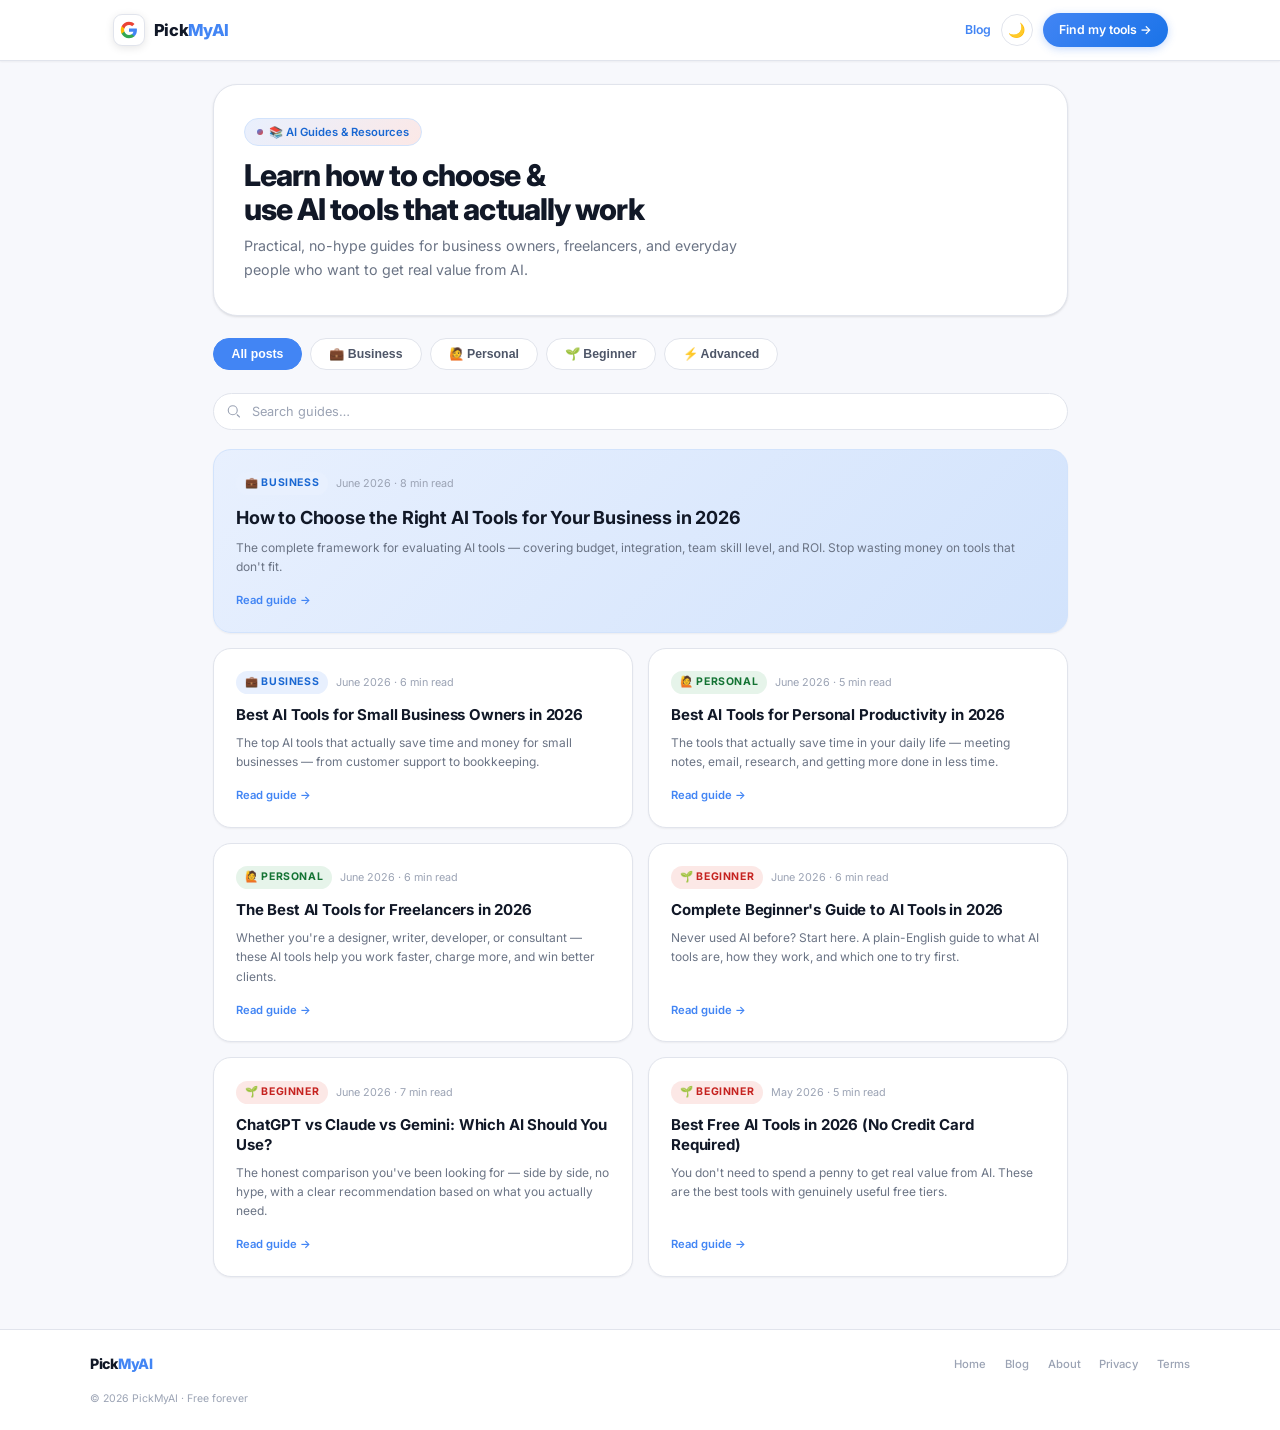
==== blog/index.html @ e5485ba3 "fixes" ====
<!DOCTYPE html>
<html lang="en">
<head>
<meta charset="UTF-8"/>
<meta name="viewport" content="width=device-width,initial-scale=1.0"/>
<title>AI Tools Blog — Business & Personal AI Guides | PickMyAI</title>
<meta name="description" content="Practical guides on choosing and using AI tools for business and personal productivity. Real advice, no hype."/>
<meta name="keywords" content="AI tools for business, best AI tools 2026, how to use AI, AI for productivity, AI for small business"/>
<link rel="canonical" href="https://pickmyai.vercel.app/blog/"/>
<meta property="og:title" content="AI Tools Blog — PickMyAI"/>
<meta property="og:description" content="Practical guides on choosing and using AI tools for business and personal productivity."/>
<meta property="og:type" content="website"/>
<link rel="preconnect" href="https://fonts.googleapis.com"/>
<link href="https://fonts.googleapis.com/css2?family=Inter:wght@300;400;500;600;700;800&family=JetBrains+Mono:wght@400;500&display=swap" rel="stylesheet"/>
<link rel="stylesheet" href="../css/style.css"/>
<style>
.blog-hero{background:var(--white);border:1px solid var(--gray-200);border-radius:var(--radius-2xl);padding:2.25rem 2rem;margin-bottom:1.5rem;box-shadow:var(--shadow-sm)}
.blog-hero h1{font-size:clamp(1.5rem,3vw,2rem);font-weight:800;color:var(--gray-900);letter-spacing:-0.03em;margin-bottom:0.5rem}
.blog-hero p{font-size:0.95rem;color:var(--gray-500);max-width:520px;line-height:1.65}
.cat-tabs{display:flex;gap:8px;margin-bottom:1.5rem;flex-wrap:wrap}
.cat-tab{padding:8px 18px;border-radius:100px;font-size:0.82rem;font-weight:600;cursor:pointer;border:1.5px solid var(--gray-200);background:var(--white);color:var(--gray-600);transition:all 0.15s var(--ease)}
.cat-tab:hover{border-color:var(--brand);color:var(--brand)}
.cat-tab.active{background:var(--brand);color:#fff;border-color:var(--brand)}
.posts-grid{display:grid;grid-template-columns:repeat(auto-fill,minmax(300px,1fr));gap:1rem}
.post-card{background:var(--white);border:1px solid var(--gray-200);border-radius:var(--radius-xl);padding:1.5rem;box-shadow:var(--shadow-xs);transition:all 0.18s var(--ease);display:flex;flex-direction:column;text-decoration:none;color:inherit}
.post-card:hover{border-color:var(--brand);transform:translateY(-2px);box-shadow:var(--shadow-md);text-decoration:none}
.post-meta{display:flex;align-items:center;gap:8px;margin-bottom:0.75rem;flex-wrap:wrap}
.post-cat{font-size:0.7rem;font-weight:700;letter-spacing:0.06em;text-transform:uppercase;padding:3px 9px;border-radius:100px}
.cat-business{background:#e8f0fe;color:#1967d2}
.cat-personal{background:#e6f4ea;color:#137333}
.cat-beginner{background:#fce8e6;color:#c5221f}
.cat-advanced{background:#fef7e0;color:#b05a00}
.post-date{font-size:0.72rem;color:var(--gray-400)}
.post-title{font-size:1rem;font-weight:700;color:var(--gray-900);line-height:1.35;margin-bottom:0.5rem;letter-spacing:-0.01em}
.post-excerpt{font-size:0.8rem;color:var(--gray-500);line-height:1.6;flex:1;margin-bottom:1rem}
.post-read{font-size:0.75rem;font-weight:600;color:var(--brand);display:flex;align-items:center;gap:4px;margin-top:auto}
.post-card[data-cat="business"]{}.post-card[data-cat="personal"]{}
.post-card.hidden{display:none}
.featured-post{background:linear-gradient(135deg,var(--brand-light),var(--brand-mid));border:1.5px solid var(--brand-mid);grid-column:1/-1}
.featured-post .post-title{font-size:1.2rem}
</style>
<script>(function(){try{var ct=localStorage.getItem('pickmyai_color')||'google';var dt=localStorage.getItem('pickmyai_theme')||(window.matchMedia('(prefers-color-scheme: dark)').matches?'dark':'light');document.documentElement.setAttribute('data-theme-color',ct);document.documentElement.setAttribute('data-theme',dt);}catch(e){}})();</script>
</head>
<body>

<header class="site-header">
  <div class="header-inner">
    <a class="logo" href="/">
      <div class="logo-mark">
        <svg width="18" height="18" viewBox="0 0 24 24" fill="none"><path d="M22.56 12.25c0-.78-.07-1.53-.2-2.25H12v4.26h5.92c-.26 1.37-1.04 2.53-2.21 3.31v2.77h3.57c2.08-1.92 3.28-4.74 3.28-8.09z" fill="#4285F4"/><path d="M12 23c2.97 0 5.46-.98 7.28-2.66l-3.57-2.77c-.98.66-2.23 1.06-3.71 1.06-2.86 0-5.29-1.93-6.16-4.53H2.18v2.84C3.99 20.53 7.7 23 12 23z" fill="#34A853"/><path d="M5.84 14.09c-.22-.66-.35-1.36-.35-2.09s.13-1.43.35-2.09V7.07H2.18C1.43 8.55 1 10.22 1 12s.43 3.45 1.18 4.93l3.66-2.84z" fill="#FBBC05"/><path d="M12 5.38c1.62 0 3.06.56 4.21 1.64l3.15-3.15C17.45 2.09 14.97 1 12 1 7.7 1 3.99 3.47 2.18 7.07l3.66 2.84c.87-2.6 3.3-4.53 6.16-4.53z" fill="#EA4335"/></svg>
      </div>
      <div class="logo-name">Pick<span>MyAI</span></div>
    </a>
    <div class="header-right">
      <a href="/blog/" style="font-size:0.82rem;font-weight:600;color:var(--brand);text-decoration:none">Blog</a>
      <button class="theme-btn" id="theme-btn">🌙</button>
      <a href="/" class="btn-cta" style="text-decoration:none">Find my tools →</a>
    </div>
  </div>
</header>

<div class="page-wrap" style="max-width:900px">

  <div class="blog-hero">
    <div class="hero-badge" style="margin-bottom:0.75rem">📚 AI Guides & Resources</div>
    <h1>Learn how to choose &amp;<br>use AI tools that actually work</h1>
    <p>Practical, no-hype guides for business owners, freelancers, and everyday people who want to get real value from AI.</p>
  </div>

  <div class="cat-tabs">
    <button class="cat-tab active" onclick="filterPosts('all',this)">All posts</button>
    <button class="cat-tab" onclick="filterPosts('business',this)">💼 Business</button>
    <button class="cat-tab" onclick="filterPosts('personal',this)">🙋 Personal</button>
    <button class="cat-tab" onclick="filterPosts('beginner',this)">🌱 Beginner</button>
    <button class="cat-tab" onclick="filterPosts('advanced',this)">⚡ Advanced</button>
  </div>

  <div class="blog-search">
    <svg width="15" height="15" viewBox="0 0 20 20" fill="none"><circle cx="9" cy="9" r="6" stroke="currentColor" stroke-width="1.5"/><path d="M15 15l3 3" stroke="currentColor" stroke-width="1.5" stroke-linecap="round"/></svg>
    <input type="text" id="blog-search-input" placeholder="Search guides…"/>
  </div>

  <div class="posts-grid" id="posts-grid">

    <!-- FEATURED -->
    <a class="post-card featured-post" href="how-to-choose-ai-tools-for-business.html" data-cat="business">
      <div class="post-meta">
        <span class="post-cat cat-business">💼 Business</span>
        <span class="post-date">June 2026 · 8 min read</span>
      </div>
      <div class="post-title">How to Choose the Right AI Tools for Your Business in 2026</div>
      <div class="post-excerpt">The complete framework for evaluating AI tools — covering budget, integration, team skill level, and ROI. Stop wasting money on tools that don't fit.</div>
      <div class="post-read">Read guide →</div>
    </a>

    <!-- BUSINESS -->
    <a class="post-card" href="best-ai-tools-small-business.html" data-cat="business">
      <div class="post-meta"><span class="post-cat cat-business">💼 Business</span><span class="post-date">June 2026 · 6 min read</span></div>
      <div class="post-title">Best AI Tools for Small Business Owners in 2026</div>
      <div class="post-excerpt">The top AI tools that actually save time and money for small businesses — from customer support to bookkeeping.</div>
      <div class="post-read">Read guide →</div>
    </a>

    <!-- PERSONAL -->
    <a class="post-card" href="best-ai-tools-personal-productivity.html" data-cat="personal">
      <div class="post-meta"><span class="post-cat cat-personal">🙋 Personal</span><span class="post-date">June 2026 · 5 min read</span></div>
      <div class="post-title">Best AI Tools for Personal Productivity in 2026</div>
      <div class="post-excerpt">The tools that actually save time in your daily life — meeting notes, email, research, and getting more done in less time.</div>
      <div class="post-read">Read guide →</div>
    </a>

    <a class="post-card" href="ai-tools-freelancers.html" data-cat="personal">
      <div class="post-meta"><span class="post-cat cat-personal">🙋 Personal</span><span class="post-date">June 2026 · 6 min read</span></div>
      <div class="post-title">The Best AI Tools for Freelancers in 2026</div>
      <div class="post-excerpt">Whether you're a designer, writer, developer, or consultant — these AI tools help you work faster, charge more, and win better clients.</div>
      <div class="post-read">Read guide →</div>
    </a>

    <!-- BEGINNER -->
    <a class="post-card" href="ai-tools-beginners-guide.html" data-cat="beginner">
      <div class="post-meta"><span class="post-cat cat-beginner">🌱 Beginner</span><span class="post-date">June 2026 · 6 min read</span></div>
      <div class="post-title">Complete Beginner's Guide to AI Tools in 2026</div>
      <div class="post-excerpt">Never used AI before? Start here. A plain-English guide to what AI tools are, how they work, and which one to try first.</div>
      <div class="post-read">Read guide →</div>
    </a>

    <a class="post-card" href="chatgpt-vs-claude-vs-gemini.html" data-cat="beginner">
      <div class="post-meta"><span class="post-cat cat-beginner">🌱 Beginner</span><span class="post-date">June 2026 · 7 min read</span></div>
      <div class="post-title">ChatGPT vs Claude vs Gemini: Which AI Should You Use?</div>
      <div class="post-excerpt">The honest comparison you've been looking for — side by side, no hype, with a clear recommendation based on what you actually need.</div>
      <div class="post-read">Read guide →</div>
    </a>

    <a class="post-card" href="free-ai-tools-2026.html" data-cat="beginner">
      <div class="post-meta"><span class="post-cat cat-beginner">🌱 Beginner</span><span class="post-date">May 2026 · 5 min read</span></div>
      <div class="post-title">Best Free AI Tools in 2026 (No Credit Card Required)</div>
      <div class="post-excerpt">You don't need to spend a penny to get real value from AI. These are the best tools with genuinely useful free tiers.</div>
      <div class="post-read">Read guide →</div>
    </a>

  </div>
</div>

<footer class="site-footer">
  <div class="footer-inner">
    <div class="footer-logo">Pick<span>MyAI</span></div>
    <div class="footer-links">
      <a href="/">Home</a>
      <a href="/blog/">Blog</a>
      <a href="/about.html">About</a>
      <a href="/privacy.html">Privacy</a>
      <a href="/terms.html">Terms</a>
    </div>
    <div class="footer-copy">© 2026 PickMyAI · Free forever</div>
  </div>
</footer>

<script src="../js/main.js"></script>
<script>
function filterPosts(cat, btn) {
  document.querySelectorAll('.cat-tab').forEach(t => t.classList.remove('active'));
  btn.classList.add('active');
  document.querySelectorAll('.post-card').forEach(card => {
    if (cat === 'all' || card.dataset.cat === cat) {
      card.classList.remove('hidden');
    } else {
      card.classList.add('hidden');
    }
  });
}
</script>
</body>
</html>
---- css/style.css ----
/* ============================================================
   PickMyAI — Design System v1 (2026)
   Matches CalcHub quality standard
   ============================================================ */

/* ── THEME TOKENS ── */

/* Google theme (default) — uses Google's 4 brand colours */
:root,
[data-theme-color="google"] {
  --brand:       #4285f4;
  --brand-dark:  #1a73e8;
  --brand-light: #e8f0fe;
  --brand-mid:   #d2e3fc;
  --brand-text:  #1967d2;
  --brand-rgb:   66,133,244;
  --g-blue:      #4285f4;
  --g-green:     #34a853;
  --g-yellow:    #fbbc04;
  --g-red:       #ea4335;
}
[data-theme-color="violet"] {
  --brand:      #7c3aed; --brand-dark:#6d28d9;
  --brand-light:#f5f3ff; --brand-mid:#ede9fe;
  --brand-text: #5b21b6; --brand-rgb:124,58,237;
}
[data-theme-color="rose"] {
  --brand:      #e11d48; --brand-dark:#be123c;
  --brand-light:#fff1f2; --brand-mid:#ffe4e6;
  --brand-text: #9f1239; --brand-rgb:225,29,72;
}
[data-theme-color="ocean"] {
  --brand:      #2563eb; --brand-dark:#1d4ed8;
  --brand-light:#eff6ff; --brand-mid:#dbeafe;
  --brand-text: #1e40af; --brand-rgb:37,99,235;
}
[data-theme-color="forest"] {
  --brand:      #059669; --brand-dark:#047857;
  --brand-light:#ecfdf5; --brand-mid:#d1fae5;
  --brand-text: #065f46; --brand-rgb:5,150,105;
}

*,*::before,*::after { box-sizing:border-box; margin:0; padding:0; }

/* ── ROOT VARIABLES ── */
:root {
  --white:#ffffff; --bg:#f7f8fc;
  --gray-50:#f7f8fc; --gray-100:#eef0f5; --gray-200:#e1e4ec;
  --gray-300:#cdd1db; --gray-400:#9ba3b4; --gray-500:#6b7485;
  --gray-600:#4e5668; --gray-700:#374151; --gray-800:#1f2937; --gray-900:#111827;
  --green:#16a34a; --green-light:#f0fdf4; --green-mid:#bbf7d0;
  --red:#dc2626; --red-light:#fef2f2;
  --gold:#d97706; --gold-light:#fffbeb;
  --pink:#ec4899; --pink-light:#fdf2f8;
  --teal:#0891b2; --teal-light:#ecfeff;
  --shadow-xs:0 1px 2px rgba(0,0,0,0.05);
  --shadow-sm:0 1px 3px rgba(0,0,0,0.08),0 1px 2px rgba(0,0,0,0.04);
  --shadow:0 4px 6px -1px rgba(0,0,0,0.07),0 2px 4px -1px rgba(0,0,0,0.04);
  --shadow-md:0 10px 15px -3px rgba(0,0,0,0.07),0 4px 6px -2px rgba(0,0,0,0.04);
  --shadow-lg:0 20px 25px -5px rgba(0,0,0,0.07),0 10px 10px -5px rgba(0,0,0,0.03);
  --radius-sm:6px; --radius:10px; --radius-lg:14px;
  --radius-xl:18px; --radius-2xl:24px;
  --ease:cubic-bezier(0.4,0,0.2,1);
}

/* ── BASE ── */
html { font-size:15px; scroll-behavior:smooth; }
body {
  font-family:'Inter',-apple-system,BlinkMacSystemFont,sans-serif;
  background:var(--bg); color:var(--gray-800);
  line-height:1.6; -webkit-font-smoothing:antialiased;
}
a { color:var(--brand); text-decoration:none; }
a:hover { text-decoration:underline; }

/* ── HEADER ── */
.site-header {
  background:rgba(255,255,255,0.92);
  backdrop-filter:blur(12px); -webkit-backdrop-filter:blur(12px);
  border-bottom:1px solid var(--gray-200);
  position:sticky; top:0; z-index:200;
  box-shadow:var(--shadow-xs);
}
.header-inner {
  max-width:1100px; margin:0 auto; padding:0 1.5rem;
  display:flex; align-items:center; gap:1rem; height:60px;
}
.logo { display:flex; align-items:center; gap:9px; text-decoration:none; flex-shrink:0; }
.logo-mark {
  width:32px; height:32px;
  background:white;
  border:1.5px solid var(--gray-200);
  border-radius:9px; display:flex; align-items:center; justify-content:center;
  font-size:16px; box-shadow:0 2px 8px rgba(0,0,0,0.1);
  font-weight:800; letter-spacing:-1px; font-family:'Inter',sans-serif;
}
/* Google multicolour text inside logo */
[data-theme-color="google"] .logo-mark { background:white; border-color:var(--gray-200); }

.logo-name { font-size:1.1rem; font-weight:800; color:var(--gray-900); letter-spacing:-0.02em; }
.logo-name span { color:var(--brand); }

/* Google theme logo name uses multicolour */
[data-theme-color="google"] .logo-name .g-blue { color:#4285f4; }
[data-theme-color="google"] .logo-name .g-red  { color:#ea4335; }

.header-right { display:flex; align-items:center; gap:10px; margin-left:auto; }

.nav-link {
  font-size:0.82rem; font-weight:600; color:var(--gray-600);
  text-decoration:none; padding:6px 2px;
  transition:color 0.15s var(--ease);
}
.nav-link:hover { color:var(--brand); text-decoration:none; }

/* ── COLOR SWITCHER ── */
.color-switcher {
  display:flex; align-items:center; gap:5px;
  background:var(--gray-50); border:1px solid var(--gray-200);
  border-radius:100px; padding:5px 8px;
}
.color-dot {
  width:14px; height:14px; border-radius:50%;
  border:2px solid transparent;
  cursor:pointer; transition:all 0.15s var(--ease);
  padding:0; flex-shrink:0; display:block;
  box-shadow:0 1px 3px rgba(0,0,0,0.2);
}
.color-dot:hover { transform:scale(1.25); }
.color-dot.active { border-color:var(--gray-600); transform:scale(1.2); box-shadow:0 0 0 2px white, 0 0 0 3px var(--gray-400); }
[data-theme="dark"] .color-dot.active { border-color:var(--gray-300); box-shadow:0 0 0 2px var(--gray-100), 0 0 0 3px var(--gray-300); }
[data-theme="dark"] .color-switcher { background:var(--gray-100); border-color:var(--gray-200); }
.theme-btn {
  width:32px; height:32px; border-radius:50%;
  display:flex; align-items:center; justify-content:center;
  background:transparent; border:1px solid var(--gray-200);
  cursor:pointer; font-size:14px; color:var(--gray-500);
  transition:all 0.15s var(--ease);
}
.theme-btn:hover { background:var(--gray-100); }
.btn-cta {
  background:var(--brand); color:#fff; border:none;
  padding:7px 16px; border-radius:20px;
  font-size:0.82rem; font-weight:600; cursor:pointer;
  font-family:'Inter',sans-serif;
  box-shadow:0 2px 8px rgba(var(--brand-rgb),0.3);
  transition:all 0.15s var(--ease);
}
.btn-cta:hover { background:var(--brand-dark); transform:translateY(-1px); }

/* ── TRUST BAR ── */
.trust-bar {
  background:var(--brand-light); border-bottom:1px solid var(--brand-mid);
  padding:7px 1.5rem; display:flex; align-items:center;
  justify-content:center; gap:1.5rem; flex-wrap:wrap;
  font-size:0.76rem; color:var(--brand-text); font-weight:500;
}
.trust-item { display:flex; align-items:center; gap:4px; }

/* ── LAYOUT ── */
.page-wrap { max-width:1100px; margin:0 auto; padding:1.5rem; }
.two-col {
  display:grid; grid-template-columns:1fr 400px;
  gap:1.5rem; align-items:start;
}

/* ── BUTTONS ── */
.btn {
  display:inline-flex; align-items:center; gap:7px;
  padding:10px 22px; border-radius:100px;
  font-family:'Inter',sans-serif; font-size:0.88rem; font-weight:600;
  cursor:pointer; border:none; transition:all 0.18s var(--ease);
  white-space:nowrap; text-decoration:none;
}
.btn-primary {
  background:var(--brand); color:#fff;
  box-shadow:0 3px 12px rgba(var(--brand-rgb),0.3);
}
.btn-primary:hover { background:var(--brand-dark); transform:translateY(-1px); text-decoration:none; color:#fff; }
.btn-secondary {
  background:var(--white); color:var(--gray-700);
  border:1.5px solid var(--gray-200); box-shadow:var(--shadow-xs);
}
.btn-secondary:hover { border-color:var(--gray-300); background:var(--gray-50); text-decoration:none; }
.btn-lg { padding:13px 30px; font-size:0.95rem; }

/* ── BADGES ── */
.badge {
  display:inline-flex; align-items:center; gap:4px;
  padding:3px 10px; border-radius:100px;
  font-size:0.7rem; font-weight:700; letter-spacing:0.04em;
  text-transform:uppercase; white-space:nowrap;
}
.badge-best  { background:linear-gradient(135deg,var(--brand-light),var(--brand-mid)); color:var(--brand-text); }
.badge-alt   { background:var(--green-light); color:var(--green); }
.badge-power { background:var(--pink-light); color:var(--pink); }

/* ── MATCHER CARD ── */
.matcher-card {
  background:var(--white); border:1px solid var(--gray-200);
  border-radius:var(--radius-2xl); box-shadow:var(--shadow-md);
  overflow:hidden; position:sticky; top:76px;
}
.matcher-prog { height:3px; background:var(--gray-100); }
.matcher-prog-fill {
  height:3px;
  background:linear-gradient(90deg,var(--brand),#a78bfa);
  width:0%; transition:width 0.4s var(--ease);
}
[data-theme-color="google"] .matcher-prog-fill {
  background:linear-gradient(90deg,#4285f4,#34a853,#fbbc04,#ea4335);
}
[data-theme-color="google"] .btn-next {
  background:linear-gradient(135deg,#4285f4,#1a73e8);
}
[data-theme-color="google"] .btn-cta {
  background:linear-gradient(135deg,#4285f4,#1a73e8);
}
[data-theme-color="google"] .btn-primary {
  background:linear-gradient(135deg,#4285f4,#1a73e8);
}
[data-theme-color="google"] .hero-badge {
  background:linear-gradient(135deg,#e8f0fe,#fce8e6);
  border-color:#d2e3fc;
}
[data-theme-color="google"] .hero-badge::before {
  background:linear-gradient(135deg,#4285f4,#ea4335);
}
.matcher-body { padding:1.6rem; }

.step { display:none; }
.step.active { display:block; animation:stepIn 0.25s var(--ease); }
@keyframes stepIn { from{opacity:0;transform:translateY(8px)} to{opacity:1;transform:translateY(0)} }

.step-meta {
  display:flex; justify-content:space-between; align-items:center;
  margin-bottom:1.1rem;
}
.step-label {
  font-size:0.7rem; font-weight:700; letter-spacing:0.1em;
  text-transform:uppercase; color:var(--gray-400);
}
.step-back {
  background:none; border:none; cursor:pointer;
  font-size:0.78rem; color:var(--gray-400);
  font-family:'Inter',sans-serif; padding:0;
  transition:color 0.15s;
}
.step-back:hover { color:var(--gray-700); }
.step-back[hidden] { visibility:hidden; pointer-events:none; }
.step-q { font-size:1.05rem; font-weight:700; color:var(--gray-900); margin-bottom:3px; letter-spacing:-0.02em; line-height:1.3; }
.step-hint { font-size:0.78rem; color:var(--gray-400); margin-bottom:1rem; }

/* Options */
.opts { display:flex; flex-direction:column; gap:6px; margin-bottom:1rem; }
.opts-2 { display:grid; grid-template-columns:1fr 1fr; gap:6px; margin-bottom:1rem; }
.opt {
  display:flex; align-items:center; gap:10px; padding:10px 13px;
  border:1.5px solid var(--gray-200); border-radius:var(--radius-lg);
  cursor:pointer; background:var(--white); color:var(--gray-700);
  font-family:'Inter',sans-serif; text-align:left; width:100%;
  transition:all 0.15s var(--ease);
}
.opt:hover { border-color:var(--brand); background:var(--brand-light); transform:translateX(2px); }
.opt.sel { border-color:var(--brand); background:var(--brand-light); box-shadow:0 0 0 3px rgba(var(--brand-rgb),0.1); }
.opt-ico { font-size:16px; width:26px; text-align:center; flex-shrink:0; }
.opt-body { flex:1; min-width:0; }
.opt-t { font-size:0.82rem; font-weight:600; display:block; color:var(--gray-800); margin-bottom:1px; }
.opt-d { font-size:0.7rem; color:var(--gray-400); display:block; white-space:nowrap; overflow:hidden; text-overflow:ellipsis; }
.opt.sel .opt-t { color:var(--brand-text); }
.opt.sel .opt-d { color:var(--brand-text); opacity:0.7; }

.step-foot { display:flex; justify-content:flex-end; padding-top:4px; }
.btn-next {
  background:var(--brand); color:#fff; border:none;
  padding:10px 24px; border-radius:100px;
  font-family:'Inter',sans-serif; font-size:0.85rem; font-weight:600;
  cursor:pointer; transition:all 0.18s var(--ease);
  display:flex; align-items:center; gap:6px;
  box-shadow:0 3px 12px rgba(var(--brand-rgb),0.3);
}
.btn-next:hover { background:var(--brand-dark); transform:translateY(-1px); }
.btn-next:disabled { opacity:0.3; cursor:not-allowed; transform:none; box-shadow:none; }

/* Loading */
.loading { display:none; flex-direction:column; align-items:center; justify-content:center; padding:2.5rem 0; gap:1rem; text-align:center; }
.loading.on { display:flex; animation:fadeIn 0.2s ease; }
@keyframes fadeIn { from{opacity:0} to{opacity:1} }
.spinner { width:36px; height:36px; border:2px solid var(--gray-200); border-top-color:var(--brand); border-radius:50%; animation:spin 0.7s linear infinite; }
@keyframes spin { to{transform:rotate(360deg)} }
.loading-h { font-size:0.95rem; font-weight:700; color:var(--gray-900); }
.loading-p { font-size:0.78rem; color:var(--gray-400); }

/* Results */
.results { display:none; }
.results.on { display:block; animation:stepIn 0.3s ease; }
.results-h { font-size:1rem; font-weight:700; color:var(--gray-900); margin-bottom:3px; }
.results-sub { font-size:0.72rem; color:var(--gray-400); margin-bottom:1rem; }
.tool-list { display:flex; flex-direction:column; gap:8px; margin-bottom:1rem; }
.tool-item {
  background:var(--white); border:1.5px solid var(--gray-200);
  border-radius:var(--radius-lg); padding:13px 15px;
  transition:all 0.18s var(--ease);
}
.tool-item:hover { border-color:var(--brand); transform:translateY(-1px); box-shadow:var(--shadow); }
.tool-item.top { border-color:var(--brand); background:var(--brand-light); }
.tool-head { display:flex; align-items:flex-start; justify-content:space-between; gap:10px; margin-bottom:6px; }
.tool-name { font-size:0.95rem; font-weight:700; color:var(--gray-900); }
.tool-item.top .tool-name { color:var(--brand-text); }
.tool-tag { font-size:0.7rem; color:var(--gray-400); margin-top:1px; }
.tool-item.top .tool-tag { color:var(--brand-text); opacity:0.6; }
.tool-why { font-size:0.78rem; color:var(--gray-600); line-height:1.55; margin-bottom:9px; }
.tool-item.top .tool-why { color:var(--brand-text); }
.tool-foot { display:flex; align-items:center; justify-content:space-between; flex-wrap:wrap; gap:6px; }
.tool-price { font-size:0.78rem; font-weight:600; color:var(--gray-700); font-family:'JetBrains Mono',monospace; }
.tool-item.top .tool-price { color:var(--brand-text); }
.tool-link {
  font-size:0.72rem; font-weight:600; color:var(--brand);
  border:1px solid var(--brand-mid); padding:4px 11px; border-radius:100px;
  transition:all 0.15s; display:inline-flex; align-items:center; gap:3px;
}
.tool-link:hover { background:var(--brand); color:#fff; border-color:var(--brand); text-decoration:none; }
.tool-item.top .tool-link { border-color:rgba(var(--brand-rgb),0.4); color:var(--brand-text); }
.tool-item.top .tool-link:hover { background:var(--brand); color:#fff; }
.results-actions { display:flex; gap:8px; flex-wrap:wrap; }
.btn-restart {
  background:transparent; border:1px solid var(--gray-200);
  color:var(--gray-500); padding:7px 16px; border-radius:100px;
  font-family:'Inter',sans-serif; font-size:0.78rem; font-weight:600;
  cursor:pointer; transition:all 0.15s;
}
.btn-restart:hover { border-color:var(--gray-400); color:var(--gray-700); }
.btn-share {
  background:transparent; border:1px solid var(--brand-mid);
  color:var(--brand); padding:7px 16px; border-radius:100px;
  font-family:'Inter',sans-serif; font-size:0.78rem; font-weight:600;
  cursor:pointer; transition:all 0.15s;
}
.btn-share:hover { background:var(--brand); color:#fff; border-color:var(--brand); }

/* ── HERO ── */
.hero {
  background:var(--white); border:1px solid var(--gray-200);
  border-radius:var(--radius-2xl); padding:2.25rem 2rem 2rem;
  margin-bottom:1.5rem; box-shadow:var(--shadow-sm);
}
.hero-badge {
  display:inline-flex; align-items:center; gap:6px;
  background:var(--brand-light); color:var(--brand-text);
  border:1px solid var(--brand-mid); padding:4px 12px; border-radius:100px;
  font-size:0.75rem; font-weight:600; margin-bottom:1rem;
}
.hero-badge::before { content:''; width:6px; height:6px; background:var(--brand); border-radius:50%; animation:pulse 2s infinite; }
@keyframes pulse { 0%,100%{opacity:1;transform:scale(1)} 50%{opacity:0.4;transform:scale(0.7)} }
h1 {
  font-size:clamp(1.6rem,3vw,2.3rem); font-weight:800;
  color:var(--gray-900); letter-spacing:-0.03em; line-height:1.15; margin-bottom:0.75rem;
}
h1 span { color:var(--brand); }
.hero-p { font-size:0.95rem; color:var(--gray-500); line-height:1.65; margin-bottom:1.25rem; max-width:520px; }
.hero-stats {
  display:flex; gap:1.25rem; margin-top:1.5rem;
  padding-top:1.25rem; border-top:1px solid var(--gray-100); flex-wrap:wrap;
}
.hero-stat { text-align:center; }
.hero-stat span { font-size:1.35rem; font-weight:800; color:var(--gray-900); display:block; line-height:1; font-family:'JetBrains Mono',monospace; }
.hero-stat small { font-size:0.7rem; color:var(--gray-400); font-weight:500; margin-top:3px; display:block; }
.hero-divider { width:1px; background:var(--gray-200); align-self:stretch; }

/* How it works */
.how-grid { display:grid; grid-template-columns:repeat(2,1fr); gap:1rem; margin-bottom:1.5rem; }
.how-card {
  background:var(--white); border:1px solid var(--gray-200);
  border-radius:var(--radius-xl); padding:1.25rem;
  box-shadow:var(--shadow-xs); transition:all 0.18s var(--ease);
}
.how-card:hover { border-color:var(--brand-mid); box-shadow:var(--shadow); }
.how-num { font-size:1.6rem; font-weight:800; color:var(--gray-100); line-height:1; margin-bottom:0.5rem; font-family:'JetBrains Mono',monospace; }
.how-t { font-size:0.85rem; font-weight:700; color:var(--gray-800); margin-bottom:3px; }
.how-d { font-size:0.75rem; color:var(--gray-400); line-height:1.6; }

/* Features */
.features-list { display:flex; flex-direction:column; gap:8px; margin-bottom:1.5rem; }
.feature-item {
  display:flex; align-items:flex-start; gap:10px;
  background:var(--white); border:1px solid var(--gray-200);
  border-radius:var(--radius-lg); padding:1rem 1.1rem; box-shadow:var(--shadow-xs);
}
.feature-ico { width:34px; height:34px; border-radius:9px; display:flex; align-items:center; justify-content:center; font-size:17px; flex-shrink:0; background:var(--brand-light); }
.feature-t { font-size:0.85rem; font-weight:700; color:var(--gray-900); margin-bottom:2px; }
.feature-d { font-size:0.76rem; color:var(--gray-500); line-height:1.55; }

/* FAQ */
.faq-list { display:flex; flex-direction:column; gap:7px; margin-bottom:1.5rem; }
.faq-item {
  background:var(--white); border:1px solid var(--gray-200);
  border-radius:var(--radius-lg); overflow:hidden; box-shadow:var(--shadow-xs);
}
.faq-q {
  padding:0.9rem 1.1rem; font-size:0.85rem; font-weight:600;
  color:var(--gray-800); cursor:pointer;
  display:flex; align-items:center; justify-content:space-between;
  gap:10px; transition:background 0.15s; list-style:none;
}
.faq-q:hover { background:var(--gray-50); }
.faq-q::after { content:'+'; font-size:1.1rem; color:var(--gray-400); flex-shrink:0; transition:transform 0.2s; }
.faq-item.open .faq-q::after { transform:rotate(45deg); }
.faq-a { max-height:0; overflow:hidden; transition:max-height 0.3s var(--ease); font-size:0.8rem; color:var(--gray-600); line-height:1.7; }
.faq-item.open .faq-a { max-height:400px; }
.faq-a-inner { padding:0 1.1rem 1rem; }

/* Email */
.email-box {
  background:linear-gradient(135deg,var(--gray-900),#2d1b5e);
  border-radius:var(--radius-2xl); padding:1.75rem;
  text-align:center; margin-bottom:1.5rem; color:#fff;
}
.email-box h3 { font-size:1.1rem; font-weight:800; margin-bottom:6px; letter-spacing:-0.02em; }
.email-box p { font-size:0.82rem; opacity:0.5; margin-bottom:1.1rem; line-height:1.6; }
.email-row { display:flex; gap:8px; max-width:360px; margin:0 auto; flex-wrap:wrap; }
.email-in {
  flex:1; min-width:160px;
  background:rgba(255,255,255,0.08); border:1px solid rgba(255,255,255,0.15);
  color:#fff; padding:9px 15px; border-radius:100px;
  font-family:'Inter',sans-serif; font-size:0.82rem; outline:none;
}
.email-in::placeholder { color:rgba(255,255,255,0.3); }
.email-in:focus { border-color:rgba(255,255,255,0.4); }
.email-btn {
  background:var(--brand); color:#fff; border:none;
  padding:9px 18px; border-radius:100px;
  font-family:'Inter',sans-serif; font-size:0.82rem; font-weight:600;
  cursor:pointer; white-space:nowrap; transition:all 0.15s;
}
.email-btn:hover { background:var(--brand-dark); }
.email-note { font-size:0.68rem; opacity:0.3; margin-top:8px; }

/* Section headings */
.section-header { display:flex; align-items:center; gap:10px; margin-bottom:1rem; }
.section-title { font-size:0.95rem; font-weight:700; color:var(--gray-900); flex:1; }
.section-title span { font-size:0.75rem; font-weight:400; color:var(--gray-400); margin-left:6px; }

/* ── DARK MODE ── */
[data-theme="dark"] {
  --bg:#0f1117; --white:#1a1d27;
  --gray-50:#1a1d27; --gray-100:#21253a; --gray-200:#2a2f45;
  --gray-300:#373d56; --gray-400:#6b7280; --gray-500:#9ca3af;
  --gray-600:#d1d5db; --gray-700:#e5e7eb; --gray-800:#f3f4f6; --gray-900:#f9fafb;
}
[data-theme="dark"] .site-header { background:rgba(15,17,23,0.92); border-color:var(--gray-200); }
[data-theme="dark"] .trust-bar { background:rgba(var(--brand-rgb),0.12); border-color:rgba(var(--brand-rgb),0.2); }
[data-theme="dark"] .opt:hover { background:rgba(var(--brand-rgb),0.12); }
[data-theme="dark"] .opt.sel { background:rgba(var(--brand-rgb),0.15); }
[data-theme="dark"] .tool-item.top { background:rgba(var(--brand-rgb),0.12); }
[data-theme="dark"] .email-box { background:linear-gradient(135deg,#1a1d27,#2d1b5e); }

/* ── FOOTER ── */
.site-footer { background:var(--white); border-top:1px solid var(--gray-200); padding:1.5rem; margin-top:2rem; }
.footer-inner { max-width:1100px; margin:0 auto; display:flex; align-items:center; justify-content:space-between; flex-wrap:wrap; gap:1rem; }
.footer-logo { font-size:0.95rem; font-weight:800; color:var(--gray-900); letter-spacing:-0.02em; }
.footer-logo span { color:var(--brand); }
.footer-links { display:flex; gap:1.25rem; flex-wrap:wrap; }
.footer-links a { font-size:0.75rem; color:var(--gray-400); font-weight:500; }
.footer-links a:hover { color:var(--brand); text-decoration:none; }
.footer-copy { font-size:0.7rem; color:var(--gray-400); width:100%; }

/* ── RESPONSIVE ── */
@media(max-width:900px) { .two-col{grid-template-columns:1fr} .matcher-card{position:static} }
@media(max-width:600px) {
  .header-inner{padding:0 1rem} .page-wrap{padding:1rem} .hero{padding:1.5rem 1.1rem}
  .hero-stats{gap:1rem} .how-grid{grid-template-columns:1fr} .matcher-body{padding:1.1rem}
  .opts-2{grid-template-columns:1fr} .trust-bar{gap:0.75rem;font-size:0.7rem}
  .footer-inner{flex-direction:column;align-items:flex-start}
}
@media(prefers-reduced-motion:reduce) { *,*::before,*::after{animation-duration:0.01ms!important;transition-duration:0.01ms!important} }

/* ============================================================
   ADDITIONS — Final polish
   ============================================================ */

/* ── BACK TO TOP ── */
.back-top {
  position:fixed; bottom:1.5rem; right:1.5rem; z-index:500;
  width:40px; height:40px; border-radius:50%;
  background:var(--brand); color:#fff; border:none;
  display:flex; align-items:center; justify-content:center;
  font-size:16px; cursor:pointer;
  box-shadow:0 4px 16px rgba(var(--brand-rgb),0.35);
  opacity:0; pointer-events:none;
  transition:all 0.25s var(--ease);
}
.back-top.show { opacity:1; pointer-events:all; }
.back-top:hover { transform:translateY(-2px); box-shadow:0 6px 20px rgba(var(--brand-rgb),0.45); }

/* ── READING PROGRESS ── */
.reading-prog {
  position:fixed; top:0; left:0; z-index:300;
  height:3px; width:0%;
  background:linear-gradient(90deg,var(--brand),#a78bfa);
  transition:width 0.1s linear;
  pointer-events:none;
}
[data-theme-color="google"] .reading-prog {
  background:linear-gradient(90deg,#4285f4,#34a853,#fbbc04,#ea4335);
}

/* ── COPY RESULTS BUTTON ── */
.btn-copy {
  background:transparent; border:1px solid var(--gray-200);
  color:var(--gray-500); padding:7px 16px; border-radius:100px;
  font-family:'Inter',sans-serif; font-size:0.78rem; font-weight:600;
  cursor:pointer; transition:all 0.15s; display:flex; align-items:center; gap:5px;
}
.btn-copy:hover { border-color:var(--brand); color:var(--brand); }
.btn-copy.copied { border-color:var(--green); color:var(--green); background:var(--green-light); }

/* ── SKELETON LOADER ── */
.skeleton {
  background:linear-gradient(90deg,var(--gray-100) 25%,var(--gray-50) 50%,var(--gray-100) 75%);
  background-size:200% 100%;
  animation:shimmer 1.4s infinite;
  border-radius:6px;
}
@keyframes shimmer { 0%{background-position:200% 0} 100%{background-position:-200% 0} }
.skeleton-card {
  background:var(--white); border:1.5px solid var(--gray-200);
  border-radius:var(--radius-lg); padding:13px 15px; margin-bottom:8px;
}
.skeleton-line { height:12px; margin-bottom:8px; }
.skeleton-line.w-60 { width:60%; }
.skeleton-line.w-80 { width:80%; }
.skeleton-line.w-40 { width:40%; }
.skeleton-line.w-100 { width:100%; }

/* ── API ERROR STATE ── */
.error-state {
  text-align:center; padding:1.5rem 0;
  display:none;
}
.error-state.show { display:block; animation:stepIn 0.25s ease; }
.error-emoji { font-size:2rem; margin-bottom:0.75rem; }
.error-title { font-size:0.95rem; font-weight:700; color:var(--gray-900); margin-bottom:0.4rem; }
.error-msg { font-size:0.8rem; color:var(--gray-400); margin-bottom:1.25rem; line-height:1.55; }
.btn-retry {
  background:var(--brand); color:#fff; border:none;
  padding:10px 24px; border-radius:100px;
  font-family:'Inter',sans-serif; font-size:0.85rem; font-weight:600;
  cursor:pointer; transition:all 0.15s;
  box-shadow:0 3px 12px rgba(var(--brand-rgb),0.3);
}
.btn-retry:hover { background:var(--brand-dark); transform:translateY(-1px); }

/* ── TESTIMONIALS ── */
.testimonials { margin-bottom:1.5rem; }
.testi-grid { display:grid; grid-template-columns:1fr 1fr; gap:1rem; }
.testi-card {
  background:var(--white); border:1px solid var(--gray-200);
  border-radius:var(--radius-xl); padding:1.25rem;
  box-shadow:var(--shadow-xs); transition:all 0.18s var(--ease);
}
.testi-card:hover { border-color:var(--brand-mid); box-shadow:var(--shadow); }
.testi-stars { color:#fbbc04; font-size:0.75rem; margin-bottom:0.6rem; letter-spacing:1px; }
.testi-text { font-size:0.82rem; color:var(--gray-600); line-height:1.65; margin-bottom:0.75rem; font-style:italic; }
.testi-author { display:flex; align-items:center; gap:8px; }
.testi-avatar {
  width:28px; height:28px; border-radius:50%;
  background:var(--brand-light); color:var(--brand-text);
  display:flex; align-items:center; justify-content:center;
  font-size:0.72rem; font-weight:700; flex-shrink:0;
}
.testi-name { font-size:0.78rem; font-weight:600; color:var(--gray-800); }
.testi-role { font-size:0.7rem; color:var(--gray-400); }

/* ── BLOG PROMO CARD ── */
.blog-promo {
  background:linear-gradient(135deg,var(--brand-light),var(--brand-mid));
  border:1px solid var(--brand-mid); border-radius:var(--radius-xl);
  padding:1.5rem; margin-bottom:1.5rem;
  display:flex; align-items:center; gap:1.25rem; flex-wrap:wrap;
}
.blog-promo-icon { font-size:2.2rem; flex-shrink:0; }
.blog-promo-body { flex:1; min-width:200px; }
.blog-promo-title { font-size:0.95rem; font-weight:700; color:var(--gray-900); margin-bottom:4px; }
.blog-promo-desc { font-size:0.8rem; color:var(--gray-600); line-height:1.55; }
.blog-promo-links { display:flex; gap:8px; flex-wrap:wrap; margin-top:0.75rem; }
.blog-promo-link {
  font-size:0.75rem; font-weight:600; color:var(--brand-text);
  background:white; border:1px solid var(--brand-mid);
  padding:5px 12px; border-radius:100px; text-decoration:none;
  transition:all 0.15s;
}
.blog-promo-link:hover { background:var(--brand); color:#fff; border-color:var(--brand); text-decoration:none; }

/* ── MOBILE NAV ── */
@media(max-width:680px) {
  .color-switcher { display:none; }
  .nav-link { display:none; }
  .header-inner { gap:8px; }
}
@media(max-width:480px) {
  .theme-btn { display:none; }
}

/* ── SEARCH BAR (blog) ── */
.blog-search {
  position:relative; margin-bottom:1.25rem;
}
.blog-search input {
  width:100%; padding:10px 16px 10px 38px;
  border:1.5px solid var(--gray-200); border-radius:100px;
  font-family:'Inter',sans-serif; font-size:0.85rem;
  background:var(--white); color:var(--gray-800);
  outline:none; transition:border-color 0.15s;
}
.blog-search input:focus { border-color:var(--brand); }
.blog-search input::placeholder { color:var(--gray-400); }
.blog-search svg {
  position:absolute; left:13px; top:50%;
  transform:translateY(-50%); color:var(--gray-400);
  pointer-events:none;
}

/* ── AUTHOR BIO ── */
.author-bio {
  background:var(--white); border:1px solid var(--gray-200);
  border-radius:var(--radius-xl); padding:1.25rem;
  display:flex; gap:1rem; align-items:flex-start;
  margin-top:2rem; box-shadow:var(--shadow-xs);
}
.author-avatar {
  width:48px; height:48px; border-radius:50%;
  background:linear-gradient(135deg,var(--brand),#a78bfa);
  display:flex; align-items:center; justify-content:center;
  font-size:1.2rem; flex-shrink:0; color:white; font-weight:700;
}
.author-name { font-size:0.88rem; font-weight:700; color:var(--gray-900); margin-bottom:3px; }
.author-title { font-size:0.75rem; color:var(--brand); font-weight:500; margin-bottom:6px; }
.author-desc { font-size:0.78rem; color:var(--gray-500); line-height:1.6; }
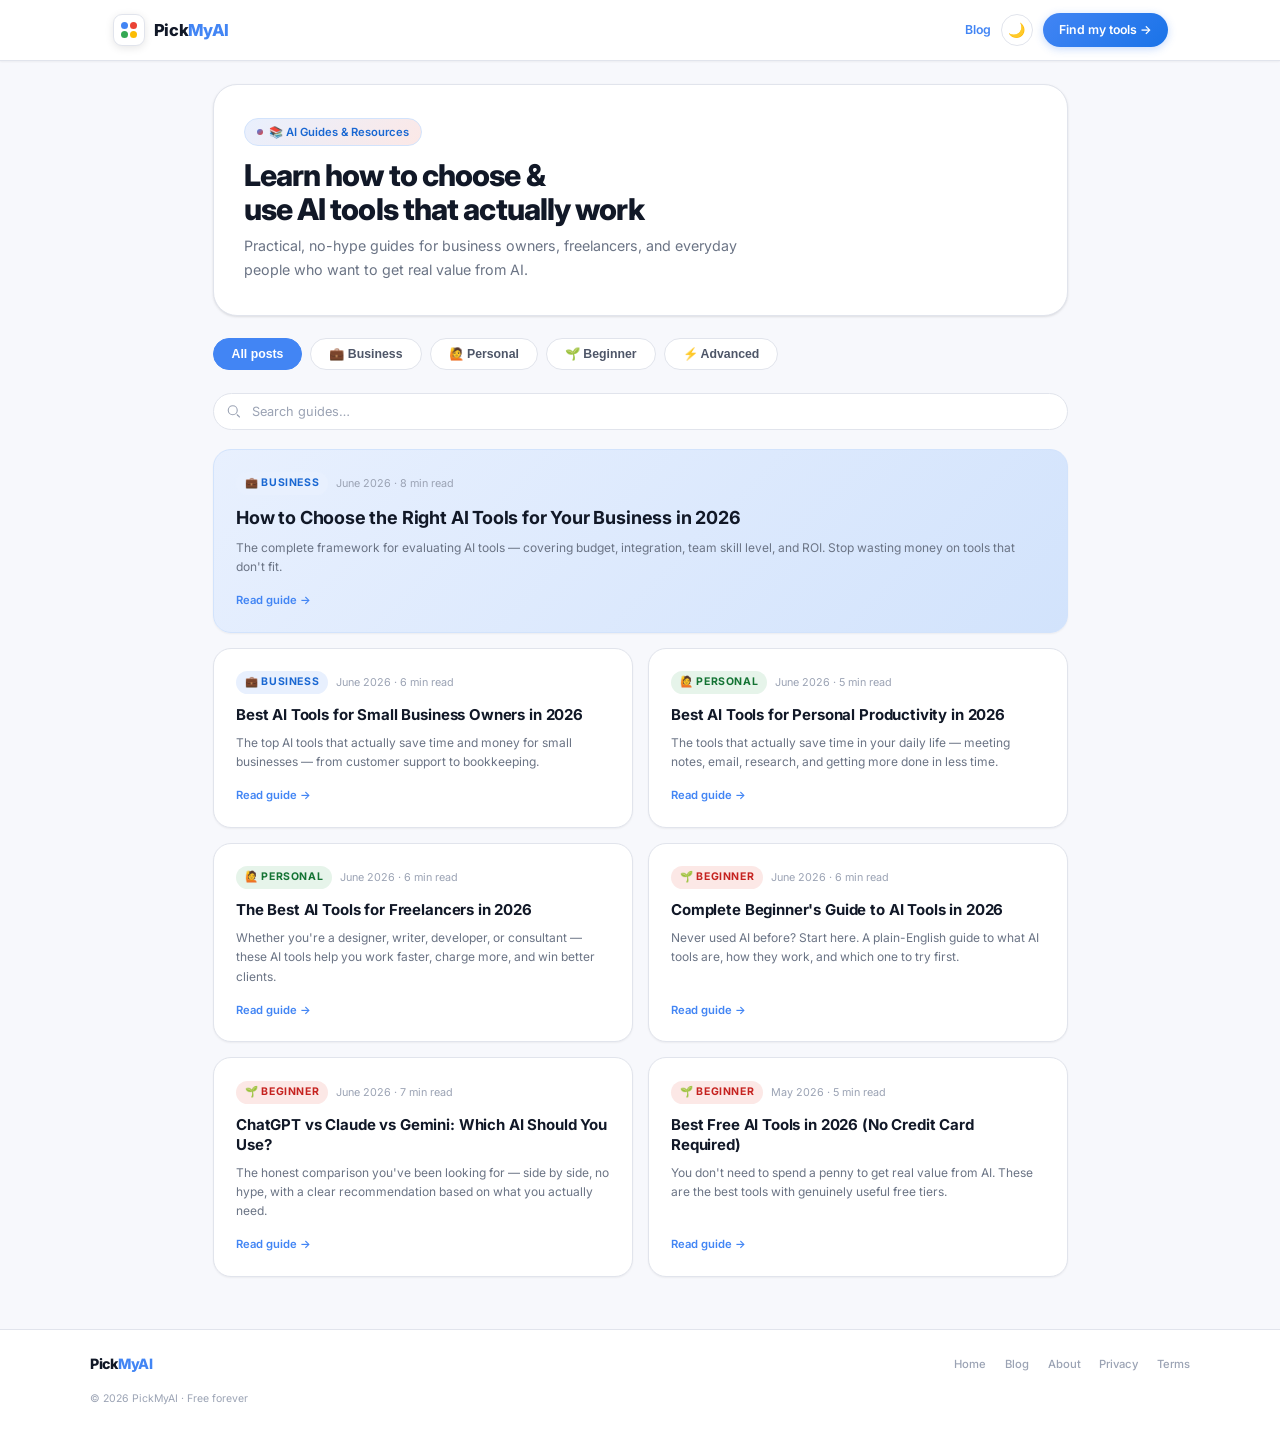
==== commit fcc85de2: "Security hardening (CTO level)" ====
--- a/blog/index.html
+++ b/blog/index.html
@@ -12,7 +12,7 @@
 <meta property="og:type" content="website"/>
 <link rel="preconnect" href="https://fonts.googleapis.com"/>
 <link href="https://fonts.googleapis.com/css2?family=Inter:wght@300;400;500;600;700;800&family=JetBrains+Mono:wght@400;500&display=swap" rel="stylesheet"/>
-<link rel="stylesheet" href="../css/style.css"/>
+<link rel="stylesheet" href="../css/style.min.css"/>
 <style>
 .blog-hero{background:var(--white);border:1px solid var(--gray-200);border-radius:var(--radius-2xl);padding:2.25rem 2rem;margin-bottom:1.5rem;box-shadow:var(--shadow-sm)}
 .blog-hero h1{font-size:clamp(1.5rem,3vw,2rem);font-weight:800;color:var(--gray-900);letter-spacing:-0.03em;margin-bottom:0.5rem}
@@ -47,7 +47,7 @@
   <div class="header-inner">
     <a class="logo" href="/">
       <div class="logo-mark">
-        <svg width="18" height="18" viewBox="0 0 24 24" fill="none"><path d="M22.56 12.25c0-.78-.07-1.53-.2-2.25H12v4.26h5.92c-.26 1.37-1.04 2.53-2.21 3.31v2.77h3.57c2.08-1.92 3.28-4.74 3.28-8.09z" fill="#4285F4"/><path d="M12 23c2.97 0 5.46-.98 7.28-2.66l-3.57-2.77c-.98.66-2.23 1.06-3.71 1.06-2.86 0-5.29-1.93-6.16-4.53H2.18v2.84C3.99 20.53 7.7 23 12 23z" fill="#34A853"/><path d="M5.84 14.09c-.22-.66-.35-1.36-.35-2.09s.13-1.43.35-2.09V7.07H2.18C1.43 8.55 1 10.22 1 12s.43 3.45 1.18 4.93l3.66-2.84z" fill="#FBBC05"/><path d="M12 5.38c1.62 0 3.06.56 4.21 1.64l3.15-3.15C17.45 2.09 14.97 1 12 1 7.7 1 3.99 3.47 2.18 7.07l3.66 2.84c.87-2.6 3.3-4.53 6.16-4.53z" fill="#EA4335"/></svg>
+        <svg width="18" height="18" viewBox="0 0 18 18" fill="none" xmlns="http://www.w3.org/2000/svg"><circle cx="4.5" cy="4.5" r="3.5" fill="#4285F4"/><circle cx="13.5" cy="4.5" r="3.5" fill="#EA4335"/><circle cx="4.5" cy="13.5" r="3.5" fill="#34A853"/><circle cx="13.5" cy="13.5" r="3.5" fill="#FBBC04"/></svg>
       </div>
       <div class="logo-name">Pick<span>MyAI</span></div>
     </a>
@@ -155,7 +155,7 @@
   </div>
 </footer>
 
-<script src="../js/main.js"></script>
+<script src="../js/main.min.js"></script>
 <script>
 function filterPosts(cat, btn) {
   document.querySelectorAll('.cat-tab').forEach(t => t.classList.remove('active'));
--- a/css/style.min.css
+++ b/css/style.min.css
@@ -0,0 +1 @@
+@keyframes stepIn{0%{opacity:0;transform:translateY(8px)}to{opacity:1;transform:translateY(0)}}@keyframes fadeIn{0%{opacity:0}to{opacity:1}}@keyframes spin{to{transform:rotate(360deg)}}@keyframes pulse{0%,to{opacity:1;transform:scale(1)}50%{opacity:.4;transform:scale(.7)}}@keyframes shimmer{0%{background-position:200%0}to{background-position:-200%0}}:root,[data-theme-color=google]{--brand:#4285f4;--brand-dark:#1a73e8;--brand-light:#e8f0fe;--brand-mid:#d2e3fc;--brand-text:#1967d2;--brand-rgb:66,133,244;--g-blue:#4285f4;--g-green:#34a853;--g-yellow:#fbbc04;--g-red:#ea4335}[data-theme-color=violet]{--brand:#7c3aed;--brand-dark:#6d28d9;--brand-light:#f5f3ff;--brand-mid:#ede9fe;--brand-text:#5b21b6;--brand-rgb:124,58,237}[data-theme-color=rose]{--brand:#e11d48;--brand-dark:#be123c;--brand-light:#fff1f2;--brand-mid:#ffe4e6;--brand-text:#9f1239;--brand-rgb:225,29,72}[data-theme-color=ocean]{--brand:#2563eb;--brand-dark:#1d4ed8;--brand-light:#eff6ff;--brand-mid:#dbeafe;--brand-text:#1e40af;--brand-rgb:37,99,235}[data-theme-color=forest]{--brand:#059669;--brand-dark:#047857;--brand-light:#ecfdf5;--brand-mid:#d1fae5;--brand-text:#065f46;--brand-rgb:5,150,105}*,::after,::before{box-sizing:border-box;margin:0;padding:0}:root{--white:#ffffff;--bg:#f7f8fc;--gray-50:#f7f8fc;--gray-100:#eef0f5;--gray-200:#e1e4ec;--gray-300:#cdd1db;--gray-400:#9ba3b4;--gray-500:#6b7485;--gray-600:#4e5668;--gray-700:#374151;--gray-800:#1f2937;--gray-900:#111827;--green:#16a34a;--green-light:#f0fdf4;--green-mid:#bbf7d0;--red:#dc2626;--red-light:#fef2f2;--gold:#d97706;--gold-light:#fffbeb;--pink:#ec4899;--pink-light:#fdf2f8;--teal:#0891b2;--teal-light:#ecfeff;--shadow-xs:0 1px 2px rgba(0,0,0,0.05);--shadow-sm:0 1px 3px rgba(0,0,0,0.08),0 1px 2px rgba(0,0,0,0.04);--shadow:0 4px 6px -1px rgba(0,0,0,0.07),0 2px 4px -1px rgba(0,0,0,0.04);--shadow-md:0 10px 15px -3px rgba(0,0,0,0.07),0 4px 6px -2px rgba(0,0,0,0.04);--shadow-lg:0 20px 25px -5px rgba(0,0,0,0.07),0 10px 10px -5px rgba(0,0,0,0.03);--radius-sm:6px;--radius:10px;--radius-lg:14px;--radius-xl:18px;--radius-2xl:24px;--ease:cubic-bezier(0.4,0,0.2,1)}html{font-size:15px;scroll-behavior:smooth}body{font-family:"Inter",-apple-system,BlinkMacSystemFont,sans-serif;background:var(--bg);color:var(--gray-800);line-height:1.6;-webkit-font-smoothing:antialiased}a{text-decoration:none}a:hover{text-decoration:underline}.site-header{background:rgba(255,255,255,.92);backdrop-filter:blur(12px);-webkit-backdrop-filter:blur(12px);border-bottom:1px solid var(--gray-200);position:sticky;top:0;z-index:200;box-shadow:var(--shadow-xs)}.header-inner{max-width:1100px;margin:0 auto;padding:0 1.5rem;gap:1rem;height:60px}.header-inner,.logo,.logo-mark{display:flex;align-items:center}.logo{gap:9px;text-decoration:none;flex-shrink:0}.logo-mark{width:32px;height:32px;background:#fff;border:1.5px solid var(--gray-200);border-radius:9px;justify-content:center;font-size:16px;box-shadow:0 2px 8px rgba(0,0,0,.1);font-weight:800;letter-spacing:-1px;font-family:"Inter",sans-serif}[data-theme-color=google] .logo-mark{background:#fff;border-color:var(--gray-200)}.logo-name{font-size:1.1rem;font-weight:800;color:var(--gray-900);letter-spacing:-.02em}.logo-name span,a,h1 span{color:var(--brand)}[data-theme-color=google] .logo-name .g-blue{color:#4285f4}[data-theme-color=google] .logo-name .g-red{color:#ea4335}.header-right{display:flex;align-items:center;gap:10px;margin-left:auto}.nav-link{font-size:.82rem;font-weight:600;color:var(--gray-600);text-decoration:none;padding:6px 2px;transition:color .15s var(--ease)}.footer-links a:hover,.nav-link:hover{color:var(--brand);text-decoration:none}.color-switcher{display:flex;align-items:center;gap:5px;background:var(--gray-50);border:1px solid var(--gray-200);border-radius:100px;padding:5px 8px}.color-dot{width:14px;height:14px;border-radius:50%;border:2px solid transparent;padding:0;flex-shrink:0;display:block;box-shadow:0 1px 3px rgba(0,0,0,.2)}.color-dot:hover{transform:scale(1.25)}.color-dot.active{border-color:var(--gray-600);transform:scale(1.2);box-shadow:0 0 0 2px white,0 0 0 3px var(--gray-400)}[data-theme=dark] .color-dot.active{border-color:var(--gray-300);box-shadow:0 0 0 2px var(--gray-100),0 0 0 3px var(--gray-300)}[data-theme=dark] .color-switcher{background:var(--gray-100);border-color:var(--gray-200)}.btn-cta,.color-dot,.theme-btn{cursor:pointer;transition:all .15s var(--ease)}.theme-btn{width:32px;height:32px;border-radius:50%;display:flex;align-items:center;justify-content:center;background:0 0;border:1px solid var(--gray-200);font-size:14px;color:var(--gray-500)}.theme-btn:hover{background:var(--gray-100)}.btn-cta{background:var(--brand);color:#fff;border:0;padding:7px 16px;border-radius:20px;font-size:.82rem;font-weight:600;font-family:"Inter",sans-serif;box-shadow:0 2px 8px rgba(var(--brand-rgb),.3)}.btn-cta:hover,.btn-primary:hover{background:var(--brand-dark);transform:translateY(-1px)}.trust-bar,.trust-item{display:flex;align-items:center}.trust-bar{background:var(--brand-light);border-bottom:1px solid var(--brand-mid);padding:7px 1.5rem;justify-content:center;gap:1.5rem;flex-wrap:wrap;font-size:.76rem;color:var(--brand-text);font-weight:500}.trust-item{gap:4px}.page-wrap{max-width:1100px;margin:0 auto;padding:1.5rem}.two-col{display:grid;grid-template-columns:1fr 400px;gap:1.5rem;align-items:start}.btn{display:inline-flex;align-items:center;gap:7px;padding:10px 22px;border-radius:100px;font-family:"Inter",sans-serif;font-size:.88rem;font-weight:600;cursor:pointer;border:0;transition:all .18s var(--ease);white-space:nowrap;text-decoration:none}.btn-primary{background:var(--brand);color:#fff;box-shadow:0 3px 12px rgba(var(--brand-rgb),.3)}.btn-primary:hover{text-decoration:none;color:#fff}.btn-secondary{background:var(--white);color:var(--gray-700);border:1.5px solid var(--gray-200);box-shadow:var(--shadow-xs)}.btn-secondary:hover{border-color:var(--gray-300);background:var(--gray-50);text-decoration:none}.btn-lg{padding:13px 30px;font-size:.95rem}.badge{display:inline-flex;align-items:center;gap:4px;padding:3px 10px;border-radius:100px;font-size:.7rem;font-weight:700;letter-spacing:.04em;text-transform:uppercase;white-space:nowrap}.badge-best{background:linear-gradient(135deg,var(--brand-light),var(--brand-mid));color:var(--brand-text)}.badge-alt{background:var(--green-light);color:var(--green)}.badge-power{background:var(--pink-light);color:var(--pink)}.matcher-card{background:var(--white);border:1px solid var(--gray-200);border-radius:var(--radius-2xl);box-shadow:var(--shadow-md);overflow:hidden;position:sticky;top:76px}.matcher-prog{height:3px;background:var(--gray-100)}.matcher-prog-fill{height:3px;background:linear-gradient(90deg,var(--brand),#a78bfa);width:0%;transition:width .4s var(--ease)}[data-theme-color=google] .matcher-prog-fill{background:linear-gradient(90deg,#4285f4,#34a853,#fbbc04,#ea4335)}[data-theme-color=google] .btn-cta,[data-theme-color=google] .btn-next,[data-theme-color=google] .btn-primary{background:linear-gradient(135deg,#4285f4,#1a73e8)}[data-theme-color=google] .hero-badge{background:linear-gradient(135deg,#e8f0fe,#fce8e6);border-color:#d2e3fc}[data-theme-color=google] .hero-badge::before{background:linear-gradient(135deg,#4285f4,#ea4335)}.matcher-body{padding:1.6rem}.step{display:none}.step.active{display:block;animation:stepIn .25s var(--ease)}.step-meta{display:flex;justify-content:space-between;align-items:center;margin-bottom:1.1rem}.step-label{font-size:.7rem;font-weight:700;letter-spacing:.1em;text-transform:uppercase;color:var(--gray-400)}.step-back{background:0 0;border:0;cursor:pointer;font-size:.78rem;color:var(--gray-400);font-family:"Inter",sans-serif;padding:0;transition:color .15s}.step-back:hover{color:var(--gray-700)}.step-back[hidden]{visibility:hidden;pointer-events:none}.step-q{font-size:1.05rem;font-weight:700;color:var(--gray-900);margin-bottom:3px;letter-spacing:-.02em;line-height:1.3}.step-hint{font-size:.78rem;color:var(--gray-400);margin-bottom:1rem}.opts,.opts-2{gap:6px;margin-bottom:1rem}.opts{display:flex;flex-direction:column}.opts-2{display:grid;grid-template-columns:1fr 1fr}.opt{display:flex;align-items:center;gap:10px;padding:10px 13px;border:1.5px solid var(--gray-200);border-radius:var(--radius-lg);cursor:pointer;background:var(--white);color:var(--gray-700);font-family:"Inter",sans-serif;text-align:left;width:100%;transition:all .15s var(--ease)}.opt.sel,.opt:hover{border-color:var(--brand);background:var(--brand-light)}.opt:hover{transform:translateX(2px)}.opt.sel{box-shadow:0 0 0 3px rgba(var(--brand-rgb),.1)}.opt-ico{font-size:16px;width:26px;text-align:center;flex-shrink:0}.opt-body{flex:1;min-width:0}.opt-t{font-size:.82rem;font-weight:600;display:block;color:var(--gray-800);margin-bottom:1px}.opt-d{font-size:.7rem;color:var(--gray-400);display:block;white-space:nowrap;overflow:hidden;text-overflow:ellipsis}.opt.sel .opt-d,.opt.sel .opt-t{color:var(--brand-text)}.opt.sel .opt-d{opacity:.7}.step-foot{display:flex;justify-content:flex-end;padding-top:4px}.btn-next{background:var(--brand);color:#fff;border:0;padding:10px 24px;border-radius:100px;font-family:"Inter",sans-serif;font-size:.85rem;font-weight:600;cursor:pointer;transition:all .18s var(--ease);display:flex;align-items:center;gap:6px;box-shadow:0 3px 12px rgba(var(--brand-rgb),.3)}.btn-next:hover{background:var(--brand-dark);transform:translateY(-1px)}.btn-next:disabled{opacity:.3;cursor:not-allowed;transform:none;box-shadow:none}.loading{display:none;flex-direction:column;align-items:center;justify-content:center;padding:2.5rem 0;gap:1rem;text-align:center}.loading.on{display:flex;animation:fadeIn .2s ease}.spinner{width:36px;height:36px;border:2px solid var(--gray-200);border-top-color:var(--brand);border-radius:50%;animation:spin .7s linear infinite}.loading-h{font-size:.95rem;font-weight:700;color:var(--gray-900)}.loading-p{font-size:.78rem;color:var(--gray-400)}.results{display:none}.results.on{display:block;animation:stepIn .3s ease}.results-h{font-size:1rem;font-weight:700;color:var(--gray-900);margin-bottom:3px}.results-sub{font-size:.72rem;color:var(--gray-400);margin-bottom:1rem}.tool-list{display:flex;flex-direction:column;gap:8px;margin-bottom:1rem}.tool-item{background:var(--white);border:1.5px solid var(--gray-200);border-radius:var(--radius-lg);padding:13px 15px;transition:all .18s var(--ease)}.tool-item:hover{border-color:var(--brand);transform:translateY(-1px);box-shadow:var(--shadow)}.tool-item.top{border-color:var(--brand);background:var(--brand-light)}.tool-head{display:flex;align-items:flex-start;justify-content:space-between;gap:10px;margin-bottom:6px}.tool-name{font-size:.95rem;font-weight:700;color:var(--gray-900)}.tool-item.top .tool-name{color:var(--brand-text)}.hero-stat small,.tool-tag{font-size:.7rem;color:var(--gray-400);margin-top:1px}.tool-item.top .tool-tag{color:var(--brand-text);opacity:.6}.tool-why{font-size:.78rem;color:var(--gray-600);line-height:1.55;margin-bottom:9px}.tool-item.top .tool-price,.tool-item.top .tool-why{color:var(--brand-text)}.tool-foot{display:flex;align-items:center;justify-content:space-between;flex-wrap:wrap;gap:6px}.tool-price{font-size:.78rem;font-weight:600;color:var(--gray-700);font-family:"JetBrains Mono",monospace}.tool-link{font-size:.72rem;font-weight:600;color:var(--brand);border:1px solid var(--brand-mid);padding:4px 11px;border-radius:100px;transition:all .15s;display:inline-flex;align-items:center;gap:3px}.tool-link:hover{border-color:var(--brand);text-decoration:none}.tool-item.top .tool-link{border-color:rgba(var(--brand-rgb),.4);color:var(--brand-text)}.tool-item.top .tool-link:hover,.tool-link:hover{background:var(--brand);color:#fff}.results-actions{display:flex;gap:8px;flex-wrap:wrap}.btn-restart,.btn-share{background:0 0;border:1px solid var(--gray-200);color:var(--gray-500);padding:7px 16px;border-radius:100px;font-family:"Inter",sans-serif;font-size:.78rem;font-weight:600;cursor:pointer;transition:all .15s}.btn-restart:hover{border-color:var(--gray-400);color:var(--gray-700)}.btn-share{border:1px solid var(--brand-mid);color:var(--brand)}.btn-share:hover{background:var(--brand);color:#fff;border-color:var(--brand)}.hero{background:var(--white);border:1px solid var(--gray-200);border-radius:var(--radius-2xl);padding:2.25rem 2rem 2rem;margin-bottom:1.5rem;box-shadow:var(--shadow-sm)}.hero-badge{display:inline-flex;align-items:center;gap:6px;background:var(--brand-light);color:var(--brand-text);border:1px solid var(--brand-mid);padding:4px 12px;border-radius:100px;font-size:.75rem;font-weight:600;margin-bottom:1rem}.hero-badge::before{content:"";width:6px;height:6px;background:var(--brand);border-radius:50%;animation:pulse 2s infinite}.hero-stat span,h1{font-weight:800;color:var(--gray-900)}h1{font-size:clamp(1.6rem,3vw,2.3rem);letter-spacing:-.03em;line-height:1.15;margin-bottom:.75rem}.hero-p{font-size:.95rem;color:var(--gray-500);line-height:1.65;margin-bottom:1.25rem;max-width:520px}.hero-stats{display:flex;gap:1.25rem;margin-top:1.5rem;padding-top:1.25rem;border-top:1px solid var(--gray-100);flex-wrap:wrap}.hero-stat{text-align:center}.hero-stat span{font-size:1.35rem;display:block;line-height:1;font-family:"JetBrains Mono",monospace}.hero-stat small{font-weight:500;margin-top:3px;display:block}.hero-divider{width:1px;background:var(--gray-200);align-self:stretch}.how-grid{display:grid;grid-template-columns:repeat(2,1fr);gap:1rem;margin-bottom:1.5rem}.how-card{background:var(--white);border:1px solid var(--gray-200);border-radius:var(--radius-xl);padding:1.25rem;box-shadow:var(--shadow-xs);transition:all .18s var(--ease)}.how-card:hover{border-color:var(--brand-mid);box-shadow:var(--shadow)}.how-num{font-size:1.6rem;font-weight:800;color:var(--gray-100);line-height:1;margin-bottom:.5rem;font-family:"JetBrains Mono",monospace}.how-t{font-size:.85rem;font-weight:700;color:var(--gray-800);margin-bottom:3px}.how-d{font-size:.75rem;color:var(--gray-400);line-height:1.6}.features-list{display:flex;flex-direction:column;gap:8px;margin-bottom:1.5rem}.feature-item{display:flex;align-items:flex-start;gap:10px;background:var(--white);border:1px solid var(--gray-200);border-radius:var(--radius-lg);padding:1rem 1.1rem;box-shadow:var(--shadow-xs)}.feature-ico{width:34px;height:34px;border-radius:9px;display:flex;align-items:center;justify-content:center;font-size:17px;flex-shrink:0;background:var(--brand-light)}.feature-t{font-size:.85rem;font-weight:700;color:var(--gray-900);margin-bottom:2px}.feature-d{font-size:.76rem;color:var(--gray-500);line-height:1.55}.faq-list{display:flex;flex-direction:column;gap:7px;margin-bottom:1.5rem}.faq-item{background:var(--white);border:1px solid var(--gray-200);border-radius:var(--radius-lg);overflow:hidden;box-shadow:var(--shadow-xs)}.faq-q{padding:.9rem 1.1rem;font-size:.85rem;font-weight:600;color:var(--gray-800);cursor:pointer;display:flex;align-items:center;justify-content:space-between;gap:10px;transition:background .15s;list-style:none}.faq-q:hover{background:var(--gray-50)}.faq-q::after{content:"+";font-size:1.1rem;color:var(--gray-400);flex-shrink:0;transition:transform .2s}.faq-item.open .faq-q::after{transform:rotate(45deg)}.faq-a{max-height:0;overflow:hidden;transition:max-height .3s var(--ease);font-size:.8rem;color:var(--gray-600);line-height:1.7}.faq-item.open .faq-a{max-height:400px}.faq-a-inner{padding:0 1.1rem 1rem}.email-box{background:linear-gradient(135deg,var(--gray-900),#2d1b5e);border-radius:var(--radius-2xl);padding:1.75rem;text-align:center;margin-bottom:1.5rem;color:#fff}.email-box h3{font-size:1.1rem;font-weight:800;margin-bottom:6px;letter-spacing:-.02em}.email-box p{font-size:.82rem;opacity:.5;margin-bottom:1.1rem;line-height:1.6}.email-row{display:flex;gap:8px;max-width:360px;margin:0 auto;flex-wrap:wrap}.email-in{flex:1;min-width:160px;background:rgba(255,255,255,.08);border:1px solid rgba(255,255,255,.15);color:#fff;padding:9px 15px;border-radius:100px;font-family:"Inter",sans-serif;font-size:.82rem;outline:0}.email-in::placeholder{color:rgba(255,255,255,.3)}.email-in:focus{border-color:rgba(255,255,255,.4)}.email-btn{background:var(--brand);color:#fff;border:0;padding:9px 18px;border-radius:100px;font-family:"Inter",sans-serif;font-size:.82rem;font-weight:600;cursor:pointer;white-space:nowrap;transition:all .15s}.email-btn:hover{background:var(--brand-dark)}.email-note{font-size:.68rem;opacity:.3;margin-top:8px}.section-header{display:flex;align-items:center;gap:10px;margin-bottom:1rem}.section-title{font-size:.95rem;font-weight:700;color:var(--gray-900);flex:1}.footer-links a,.section-title span{font-size:.75rem;color:var(--gray-400)}.section-title span{font-weight:400;margin-left:6px}[data-theme=dark]{--bg:#0f1117;--white:#1a1d27;--gray-50:#1a1d27;--gray-100:#21253a;--gray-200:#2a2f45;--gray-300:#373d56;--gray-400:#6b7280;--gray-500:#9ca3af;--gray-600:#d1d5db;--gray-700:#e5e7eb;--gray-800:#f3f4f6;--gray-900:#f9fafb}[data-theme=dark] .site-header{background:rgba(15,17,23,.92);border-color:var(--gray-200)}[data-theme=dark] .trust-bar{border-color:rgba(var(--brand-rgb),.2)}[data-theme=dark] .opt:hover,[data-theme=dark] .trust-bar{background:rgba(var(--brand-rgb),.12)}[data-theme=dark] .opt.sel{background:rgba(var(--brand-rgb),.15)}[data-theme=dark] .tool-item.top{background:rgba(var(--brand-rgb),.12)}[data-theme=dark] .email-box{background:linear-gradient(135deg,#1a1d27,#2d1b5e)}.site-footer{background:var(--white);border-top:1px solid var(--gray-200);padding:1.5rem;margin-top:2rem}.footer-inner{max-width:1100px;margin:0 auto;display:flex;align-items:center;justify-content:space-between;flex-wrap:wrap;gap:1rem}.footer-logo{font-size:.95rem;font-weight:800;color:var(--gray-900);letter-spacing:-.02em}.footer-logo span{color:var(--brand)}.footer-links{display:flex;gap:1.25rem;flex-wrap:wrap}.footer-links a{font-weight:500}.footer-copy{font-size:.7rem;color:var(--gray-400);width:100%}@media (max-width:900px){.two-col{grid-template-columns:1fr}.matcher-card{position:static}}@media (max-width:600px){.header-inner{padding:0 1rem}.page-wrap{padding:1rem}.hero{padding:1.5rem 1.1rem}.hero-stats{gap:1rem}.how-grid{grid-template-columns:1fr}.matcher-body{padding:1.1rem}.opts-2{grid-template-columns:1fr}.trust-bar{gap:.75rem;font-size:.7rem}.footer-inner{flex-direction:column;align-items:flex-start}}@media (prefers-reduced-motion:reduce){*,::after,::before{animation-duration:.01ms!important;transition-duration:.01ms!important}}.back-top,.reading-prog{position:fixed;pointer-events:none}.back-top{bottom:1.5rem;right:1.5rem;z-index:500;width:40px;height:40px;border-radius:50%;background:var(--brand);color:#fff;border:0;display:flex;align-items:center;justify-content:center;font-size:16px;cursor:pointer;box-shadow:0 4px 16px rgba(var(--brand-rgb),.35);opacity:0;transition:all .25s var(--ease)}.back-top.show{opacity:1;pointer-events:all}.back-top:hover{transform:translateY(-2px);box-shadow:0 6px 20px rgba(var(--brand-rgb),.45)}.reading-prog{top:0;left:0;z-index:300;height:3px;width:0%;background:linear-gradient(90deg,var(--brand),#a78bfa);transition:width .1s linear}[data-theme-color=google] .reading-prog{background:linear-gradient(90deg,#4285f4,#34a853,#fbbc04,#ea4335)}.btn-copy{background:0 0;border:1px solid var(--gray-200);color:var(--gray-500);padding:7px 16px;border-radius:100px;font-family:"Inter",sans-serif;font-size:.78rem;font-weight:600;cursor:pointer;transition:all .15s;display:flex;align-items:center;gap:5px}.btn-copy:hover{border-color:var(--brand);color:var(--brand)}.btn-copy.copied{border-color:var(--green);color:var(--green);background:var(--green-light)}.skeleton{background:linear-gradient(90deg,var(--gray-100) 25%,var(--gray-50) 50%,var(--gray-100) 75%);background-size:200% 100%;animation:shimmer 1.4s infinite;border-radius:6px}.skeleton-card{background:var(--white);border:1.5px solid var(--gray-200);border-radius:var(--radius-lg);padding:13px 15px;margin-bottom:8px}.skeleton-line{height:12px;margin-bottom:8px}.skeleton-line.w-60{width:60%}.skeleton-line.w-80{width:80%}.skeleton-line.w-40{width:40%}.skeleton-line.w-100{width:100%}.error-state{text-align:center;padding:1.5rem 0;display:none}.error-state.show{display:block;animation:stepIn .25s ease}.error-emoji{font-size:2rem;margin-bottom:.75rem}.error-title{font-size:.95rem;font-weight:700;color:var(--gray-900);margin-bottom:.4rem}.error-msg{font-size:.8rem;color:var(--gray-400);margin-bottom:1.25rem;line-height:1.55}.blog-search input,.btn-retry{border-radius:100px;font-family:"Inter",sans-serif;font-size:.85rem}.btn-retry{background:var(--brand);color:#fff;border:0;padding:10px 24px;font-weight:600;cursor:pointer;transition:all .15s;box-shadow:0 3px 12px rgba(var(--brand-rgb),.3)}.btn-retry:hover{background:var(--brand-dark);transform:translateY(-1px)}.testimonials{margin-bottom:1.5rem}.testi-grid{display:grid;grid-template-columns:1fr 1fr;gap:1rem}.testi-card{background:var(--white);border:1px solid var(--gray-200);border-radius:var(--radius-xl);padding:1.25rem;box-shadow:var(--shadow-xs);transition:all .18s var(--ease)}.testi-card:hover{border-color:var(--brand-mid);box-shadow:var(--shadow)}.testi-stars{color:#fbbc04;font-size:.75rem;margin-bottom:.6rem;letter-spacing:1px}.testi-text{font-size:.82rem;color:var(--gray-600);line-height:1.65;margin-bottom:.75rem;font-style:italic}.testi-author,.testi-avatar{display:flex;align-items:center}.testi-author{gap:8px}.testi-avatar{width:28px;height:28px;border-radius:50%;background:var(--brand-light);color:var(--brand-text);justify-content:center;font-size:.72rem;font-weight:700;flex-shrink:0}.testi-name{font-size:.78rem;font-weight:600;color:var(--gray-800)}.testi-role{font-size:.7rem;color:var(--gray-400)}.blog-promo{background:linear-gradient(135deg,var(--brand-light),var(--brand-mid));border:1px solid var(--brand-mid);border-radius:var(--radius-xl);padding:1.5rem;margin-bottom:1.5rem;display:flex;align-items:center;gap:1.25rem;flex-wrap:wrap}.blog-promo-icon{font-size:2.2rem;flex-shrink:0}.blog-promo-body{flex:1;min-width:200px}.blog-promo-title{font-size:.95rem;font-weight:700;color:var(--gray-900);margin-bottom:4px}.blog-promo-desc{font-size:.8rem;color:var(--gray-600);line-height:1.55}.blog-promo-links{display:flex;gap:8px;flex-wrap:wrap;margin-top:.75rem}.blog-promo-link{font-size:.75rem;font-weight:600;color:var(--brand-text);background:#fff;border:1px solid var(--brand-mid);padding:5px 12px;border-radius:100px;text-decoration:none;transition:all .15s}.blog-promo-link:hover{background:var(--brand);color:#fff;border-color:var(--brand);text-decoration:none}@media (max-width:680px){.color-switcher,.nav-link{display:none}.header-inner{gap:8px}}@media (max-width:480px){.theme-btn{display:none}}.blog-search{position:relative;margin-bottom:1.25rem}.blog-search input{width:100%;padding:10px 16px 10px 38px;border:1.5px solid var(--gray-200);background:var(--white);color:var(--gray-800);outline:0;transition:border-color .15s}.blog-search input:focus{border-color:var(--brand)}.blog-search input::placeholder{color:var(--gray-400)}.blog-search svg{position:absolute;left:13px;top:50%;transform:translateY(-50%);color:var(--gray-400);pointer-events:none}.author-bio{background:var(--white);border:1px solid var(--gray-200);border-radius:var(--radius-xl);padding:1.25rem;display:flex;gap:1rem;align-items:flex-start;margin-top:2rem;box-shadow:var(--shadow-xs)}.author-avatar{width:48px;height:48px;border-radius:50%;background:linear-gradient(135deg,var(--brand),#a78bfa);display:flex;align-items:center;justify-content:center;font-size:1.2rem;flex-shrink:0;color:#fff;font-weight:700}.author-name{font-size:.88rem;font-weight:700;color:var(--gray-900);margin-bottom:3px}.author-title{font-size:.75rem;color:var(--brand);font-weight:500;margin-bottom:6px}.author-desc{font-size:.78rem;color:var(--gray-500);line-height:1.6}
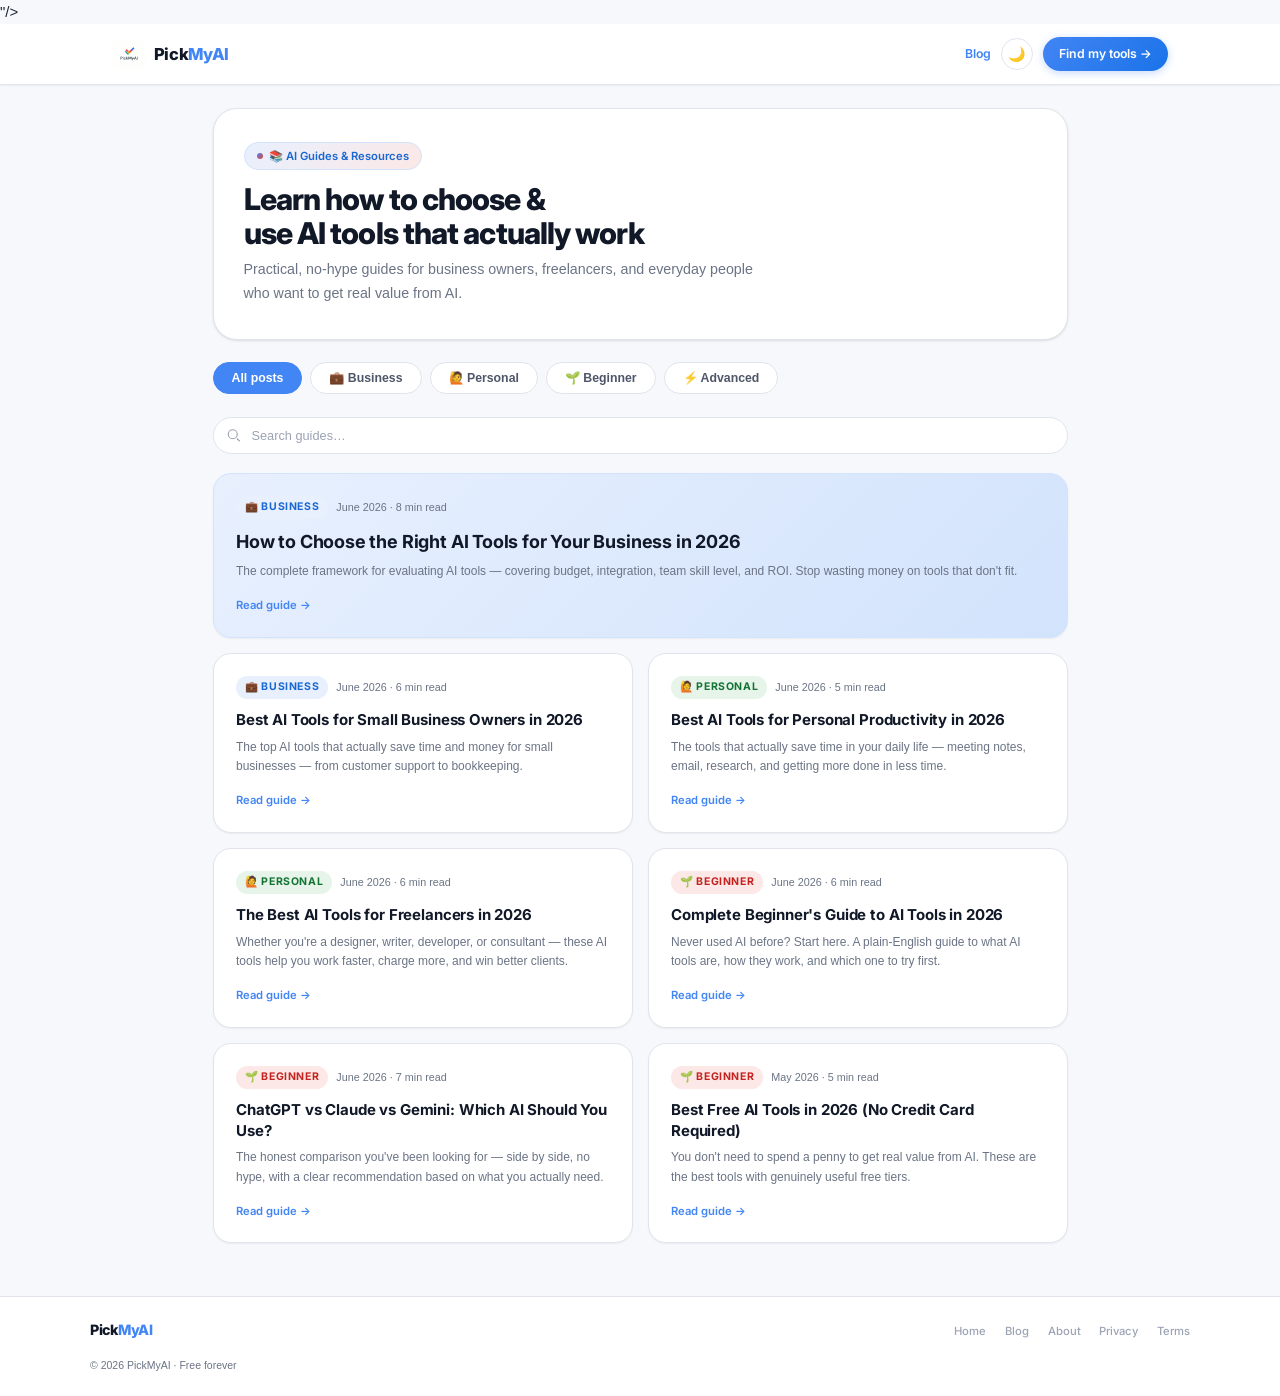
==== commit 7ca9a941: "purge and fix, icons" ====
--- a/blog/index.html
+++ b/blog/index.html
@@ -40,19 +40,19 @@
 .featured-post .post-title{font-size:1.2rem}
 </style>
 <script>(function(){try{var ct=localStorage.getItem('pickmyai_color')||'google';var dt=localStorage.getItem('pickmyai_theme')||(window.matchMedia('(prefers-color-scheme: dark)').matches?'dark':'light');document.documentElement.setAttribute('data-theme-color',ct);document.documentElement.setAttribute('data-theme',dt);}catch(e){}})();</script>
+<link rel="apple-touch-icon" href="/icons/logo.png"/>
+<link rel="icon" type="image/png" href="/icons/logo.png"/><rect width='100' height='100' rx='22' fill='%234285f4'/><circle cx='30' cy='30' r='16' fill='%23fff'/><circle cx='70' cy='30' r='16' fill='%23ea4335'/><circle cx='30' cy='70' r='16' fill='%2334a853'/><circle cx='70' cy='70' r='16' fill='%23fbbc04'/></svg>"/>
 </head>
 <body>
 
 <header class="site-header">
   <div class="header-inner">
     <a class="logo" href="/">
-      <div class="logo-mark">
-        <svg width="18" height="18" viewBox="0 0 18 18" fill="none" xmlns="http://www.w3.org/2000/svg"><circle cx="4.5" cy="4.5" r="3.5" fill="#4285F4"/><circle cx="13.5" cy="4.5" r="3.5" fill="#EA4335"/><circle cx="4.5" cy="13.5" r="3.5" fill="#34A853"/><circle cx="13.5" cy="13.5" r="3.5" fill="#FBBC04"/></svg>
-      </div>
+      <img src="../icons/logo.png" alt="PickMyAI logo" height="32" width="32" style="border-radius:8px;object-fit:contain"/>
       <div class="logo-name">Pick<span>MyAI</span></div>
     </a>
     <div class="header-right">
-      <a href="/blog/" style="font-size:0.82rem;font-weight:600;color:var(--brand);text-decoration:none">Blog</a>
+      <a href="/blog" style="font-size:0.82rem;font-weight:600;color:var(--brand);text-decoration:none">Blog</a>
       <button class="theme-btn" id="theme-btn">🌙</button>
       <a href="/" class="btn-cta" style="text-decoration:none">Find my tools →</a>
     </div>
@@ -146,16 +146,16 @@
     <div class="footer-logo">Pick<span>MyAI</span></div>
     <div class="footer-links">
       <a href="/">Home</a>
-      <a href="/blog/">Blog</a>
-      <a href="/about.html">About</a>
-      <a href="/privacy.html">Privacy</a>
-      <a href="/terms.html">Terms</a>
+      <a href="/blog">Blog</a>
+      <a href="/about">About</a>
+      <a href="/privacy">Privacy</a>
+      <a href="/terms">Terms</a>
     </div>
     <div class="footer-copy">© 2026 PickMyAI · Free forever</div>
   </div>
 </footer>
 
-<script src="../js/main.min.js"></script>
+<script src="../js/main.min.js" defer></script>
 <script>
 function filterPosts(cat, btn) {
   document.querySelectorAll('.cat-tab').forEach(t => t.classList.remove('active'));
--- a/css/style.min.css
+++ b/css/style.min.css
@@ -1 +1 @@
-@keyframes stepIn{0%{opacity:0;transform:translateY(8px)}to{opacity:1;transform:translateY(0)}}@keyframes fadeIn{0%{opacity:0}to{opacity:1}}@keyframes spin{to{transform:rotate(360deg)}}@keyframes pulse{0%,to{opacity:1;transform:scale(1)}50%{opacity:.4;transform:scale(.7)}}@keyframes shimmer{0%{background-position:200%0}to{background-position:-200%0}}:root,[data-theme-color=google]{--brand:#4285f4;--brand-dark:#1a73e8;--brand-light:#e8f0fe;--brand-mid:#d2e3fc;--brand-text:#1967d2;--brand-rgb:66,133,244;--g-blue:#4285f4;--g-green:#34a853;--g-yellow:#fbbc04;--g-red:#ea4335}[data-theme-color=violet]{--brand:#7c3aed;--brand-dark:#6d28d9;--brand-light:#f5f3ff;--brand-mid:#ede9fe;--brand-text:#5b21b6;--brand-rgb:124,58,237}[data-theme-color=rose]{--brand:#e11d48;--brand-dark:#be123c;--brand-light:#fff1f2;--brand-mid:#ffe4e6;--brand-text:#9f1239;--brand-rgb:225,29,72}[data-theme-color=ocean]{--brand:#2563eb;--brand-dark:#1d4ed8;--brand-light:#eff6ff;--brand-mid:#dbeafe;--brand-text:#1e40af;--brand-rgb:37,99,235}[data-theme-color=forest]{--brand:#059669;--brand-dark:#047857;--brand-light:#ecfdf5;--brand-mid:#d1fae5;--brand-text:#065f46;--brand-rgb:5,150,105}*,::after,::before{box-sizing:border-box;margin:0;padding:0}:root{--white:#ffffff;--bg:#f7f8fc;--gray-50:#f7f8fc;--gray-100:#eef0f5;--gray-200:#e1e4ec;--gray-300:#cdd1db;--gray-400:#9ba3b4;--gray-500:#6b7485;--gray-600:#4e5668;--gray-700:#374151;--gray-800:#1f2937;--gray-900:#111827;--green:#16a34a;--green-light:#f0fdf4;--green-mid:#bbf7d0;--red:#dc2626;--red-light:#fef2f2;--gold:#d97706;--gold-light:#fffbeb;--pink:#ec4899;--pink-light:#fdf2f8;--teal:#0891b2;--teal-light:#ecfeff;--shadow-xs:0 1px 2px rgba(0,0,0,0.05);--shadow-sm:0 1px 3px rgba(0,0,0,0.08),0 1px 2px rgba(0,0,0,0.04);--shadow:0 4px 6px -1px rgba(0,0,0,0.07),0 2px 4px -1px rgba(0,0,0,0.04);--shadow-md:0 10px 15px -3px rgba(0,0,0,0.07),0 4px 6px -2px rgba(0,0,0,0.04);--shadow-lg:0 20px 25px -5px rgba(0,0,0,0.07),0 10px 10px -5px rgba(0,0,0,0.03);--radius-sm:6px;--radius:10px;--radius-lg:14px;--radius-xl:18px;--radius-2xl:24px;--ease:cubic-bezier(0.4,0,0.2,1)}html{font-size:15px;scroll-behavior:smooth}body{font-family:"Inter",-apple-system,BlinkMacSystemFont,sans-serif;background:var(--bg);color:var(--gray-800);line-height:1.6;-webkit-font-smoothing:antialiased}a{text-decoration:none}a:hover{text-decoration:underline}.site-header{background:rgba(255,255,255,.92);backdrop-filter:blur(12px);-webkit-backdrop-filter:blur(12px);border-bottom:1px solid var(--gray-200);position:sticky;top:0;z-index:200;box-shadow:var(--shadow-xs)}.header-inner{max-width:1100px;margin:0 auto;padding:0 1.5rem;gap:1rem;height:60px}.header-inner,.logo,.logo-mark{display:flex;align-items:center}.logo{gap:9px;text-decoration:none;flex-shrink:0}.logo-mark{width:32px;height:32px;background:#fff;border:1.5px solid var(--gray-200);border-radius:9px;justify-content:center;font-size:16px;box-shadow:0 2px 8px rgba(0,0,0,.1);font-weight:800;letter-spacing:-1px;font-family:"Inter",sans-serif}[data-theme-color=google] .logo-mark{background:#fff;border-color:var(--gray-200)}.logo-name{font-size:1.1rem;font-weight:800;color:var(--gray-900);letter-spacing:-.02em}.logo-name span,a,h1 span{color:var(--brand)}[data-theme-color=google] .logo-name .g-blue{color:#4285f4}[data-theme-color=google] .logo-name .g-red{color:#ea4335}.header-right{display:flex;align-items:center;gap:10px;margin-left:auto}.nav-link{font-size:.82rem;font-weight:600;color:var(--gray-600);text-decoration:none;padding:6px 2px;transition:color .15s var(--ease)}.footer-links a:hover,.nav-link:hover{color:var(--brand);text-decoration:none}.color-switcher{display:flex;align-items:center;gap:5px;background:var(--gray-50);border:1px solid var(--gray-200);border-radius:100px;padding:5px 8px}.color-dot{width:14px;height:14px;border-radius:50%;border:2px solid transparent;padding:0;flex-shrink:0;display:block;box-shadow:0 1px 3px rgba(0,0,0,.2)}.color-dot:hover{transform:scale(1.25)}.color-dot.active{border-color:var(--gray-600);transform:scale(1.2);box-shadow:0 0 0 2px white,0 0 0 3px var(--gray-400)}[data-theme=dark] .color-dot.active{border-color:var(--gray-300);box-shadow:0 0 0 2px var(--gray-100),0 0 0 3px var(--gray-300)}[data-theme=dark] .color-switcher{background:var(--gray-100);border-color:var(--gray-200)}.btn-cta,.color-dot,.theme-btn{cursor:pointer;transition:all .15s var(--ease)}.theme-btn{width:32px;height:32px;border-radius:50%;display:flex;align-items:center;justify-content:center;background:0 0;border:1px solid var(--gray-200);font-size:14px;color:var(--gray-500)}.theme-btn:hover{background:var(--gray-100)}.btn-cta{background:var(--brand);color:#fff;border:0;padding:7px 16px;border-radius:20px;font-size:.82rem;font-weight:600;font-family:"Inter",sans-serif;box-shadow:0 2px 8px rgba(var(--brand-rgb),.3)}.btn-cta:hover,.btn-primary:hover{background:var(--brand-dark);transform:translateY(-1px)}.trust-bar,.trust-item{display:flex;align-items:center}.trust-bar{background:var(--brand-light);border-bottom:1px solid var(--brand-mid);padding:7px 1.5rem;justify-content:center;gap:1.5rem;flex-wrap:wrap;font-size:.76rem;color:var(--brand-text);font-weight:500}.trust-item{gap:4px}.page-wrap{max-width:1100px;margin:0 auto;padding:1.5rem}.two-col{display:grid;grid-template-columns:1fr 400px;gap:1.5rem;align-items:start}.btn{display:inline-flex;align-items:center;gap:7px;padding:10px 22px;border-radius:100px;font-family:"Inter",sans-serif;font-size:.88rem;font-weight:600;cursor:pointer;border:0;transition:all .18s var(--ease);white-space:nowrap;text-decoration:none}.btn-primary{background:var(--brand);color:#fff;box-shadow:0 3px 12px rgba(var(--brand-rgb),.3)}.btn-primary:hover{text-decoration:none;color:#fff}.btn-secondary{background:var(--white);color:var(--gray-700);border:1.5px solid var(--gray-200);box-shadow:var(--shadow-xs)}.btn-secondary:hover{border-color:var(--gray-300);background:var(--gray-50);text-decoration:none}.btn-lg{padding:13px 30px;font-size:.95rem}.badge{display:inline-flex;align-items:center;gap:4px;padding:3px 10px;border-radius:100px;font-size:.7rem;font-weight:700;letter-spacing:.04em;text-transform:uppercase;white-space:nowrap}.badge-best{background:linear-gradient(135deg,var(--brand-light),var(--brand-mid));color:var(--brand-text)}.badge-alt{background:var(--green-light);color:var(--green)}.badge-power{background:var(--pink-light);color:var(--pink)}.matcher-card{background:var(--white);border:1px solid var(--gray-200);border-radius:var(--radius-2xl);box-shadow:var(--shadow-md);overflow:hidden;position:sticky;top:76px}.matcher-prog{height:3px;background:var(--gray-100)}.matcher-prog-fill{height:3px;background:linear-gradient(90deg,var(--brand),#a78bfa);width:0%;transition:width .4s var(--ease)}[data-theme-color=google] .matcher-prog-fill{background:linear-gradient(90deg,#4285f4,#34a853,#fbbc04,#ea4335)}[data-theme-color=google] .btn-cta,[data-theme-color=google] .btn-next,[data-theme-color=google] .btn-primary{background:linear-gradient(135deg,#4285f4,#1a73e8)}[data-theme-color=google] .hero-badge{background:linear-gradient(135deg,#e8f0fe,#fce8e6);border-color:#d2e3fc}[data-theme-color=google] .hero-badge::before{background:linear-gradient(135deg,#4285f4,#ea4335)}.matcher-body{padding:1.6rem}.step{display:none}.step.active{display:block;animation:stepIn .25s var(--ease)}.step-meta{display:flex;justify-content:space-between;align-items:center;margin-bottom:1.1rem}.step-label{font-size:.7rem;font-weight:700;letter-spacing:.1em;text-transform:uppercase;color:var(--gray-400)}.step-back{background:0 0;border:0;cursor:pointer;font-size:.78rem;color:var(--gray-400);font-family:"Inter",sans-serif;padding:0;transition:color .15s}.step-back:hover{color:var(--gray-700)}.step-back[hidden]{visibility:hidden;pointer-events:none}.step-q{font-size:1.05rem;font-weight:700;color:var(--gray-900);margin-bottom:3px;letter-spacing:-.02em;line-height:1.3}.step-hint{font-size:.78rem;color:var(--gray-400);margin-bottom:1rem}.opts,.opts-2{gap:6px;margin-bottom:1rem}.opts{display:flex;flex-direction:column}.opts-2{display:grid;grid-template-columns:1fr 1fr}.opt{display:flex;align-items:center;gap:10px;padding:10px 13px;border:1.5px solid var(--gray-200);border-radius:var(--radius-lg);cursor:pointer;background:var(--white);color:var(--gray-700);font-family:"Inter",sans-serif;text-align:left;width:100%;transition:all .15s var(--ease)}.opt.sel,.opt:hover{border-color:var(--brand);background:var(--brand-light)}.opt:hover{transform:translateX(2px)}.opt.sel{box-shadow:0 0 0 3px rgba(var(--brand-rgb),.1)}.opt-ico{font-size:16px;width:26px;text-align:center;flex-shrink:0}.opt-body{flex:1;min-width:0}.opt-t{font-size:.82rem;font-weight:600;display:block;color:var(--gray-800);margin-bottom:1px}.opt-d{font-size:.7rem;color:var(--gray-400);display:block;white-space:nowrap;overflow:hidden;text-overflow:ellipsis}.opt.sel .opt-d,.opt.sel .opt-t{color:var(--brand-text)}.opt.sel .opt-d{opacity:.7}.step-foot{display:flex;justify-content:flex-end;padding-top:4px}.btn-next{background:var(--brand);color:#fff;border:0;padding:10px 24px;border-radius:100px;font-family:"Inter",sans-serif;font-size:.85rem;font-weight:600;cursor:pointer;transition:all .18s var(--ease);display:flex;align-items:center;gap:6px;box-shadow:0 3px 12px rgba(var(--brand-rgb),.3)}.btn-next:hover{background:var(--brand-dark);transform:translateY(-1px)}.btn-next:disabled{opacity:.3;cursor:not-allowed;transform:none;box-shadow:none}.loading{display:none;flex-direction:column;align-items:center;justify-content:center;padding:2.5rem 0;gap:1rem;text-align:center}.loading.on{display:flex;animation:fadeIn .2s ease}.spinner{width:36px;height:36px;border:2px solid var(--gray-200);border-top-color:var(--brand);border-radius:50%;animation:spin .7s linear infinite}.loading-h{font-size:.95rem;font-weight:700;color:var(--gray-900)}.loading-p{font-size:.78rem;color:var(--gray-400)}.results{display:none}.results.on{display:block;animation:stepIn .3s ease}.results-h{font-size:1rem;font-weight:700;color:var(--gray-900);margin-bottom:3px}.results-sub{font-size:.72rem;color:var(--gray-400);margin-bottom:1rem}.tool-list{display:flex;flex-direction:column;gap:8px;margin-bottom:1rem}.tool-item{background:var(--white);border:1.5px solid var(--gray-200);border-radius:var(--radius-lg);padding:13px 15px;transition:all .18s var(--ease)}.tool-item:hover{border-color:var(--brand);transform:translateY(-1px);box-shadow:var(--shadow)}.tool-item.top{border-color:var(--brand);background:var(--brand-light)}.tool-head{display:flex;align-items:flex-start;justify-content:space-between;gap:10px;margin-bottom:6px}.tool-name{font-size:.95rem;font-weight:700;color:var(--gray-900)}.tool-item.top .tool-name{color:var(--brand-text)}.hero-stat small,.tool-tag{font-size:.7rem;color:var(--gray-400);margin-top:1px}.tool-item.top .tool-tag{color:var(--brand-text);opacity:.6}.tool-why{font-size:.78rem;color:var(--gray-600);line-height:1.55;margin-bottom:9px}.tool-item.top .tool-price,.tool-item.top .tool-why{color:var(--brand-text)}.tool-foot{display:flex;align-items:center;justify-content:space-between;flex-wrap:wrap;gap:6px}.tool-price{font-size:.78rem;font-weight:600;color:var(--gray-700);font-family:"JetBrains Mono",monospace}.tool-link{font-size:.72rem;font-weight:600;color:var(--brand);border:1px solid var(--brand-mid);padding:4px 11px;border-radius:100px;transition:all .15s;display:inline-flex;align-items:center;gap:3px}.tool-link:hover{border-color:var(--brand);text-decoration:none}.tool-item.top .tool-link{border-color:rgba(var(--brand-rgb),.4);color:var(--brand-text)}.tool-item.top .tool-link:hover,.tool-link:hover{background:var(--brand);color:#fff}.results-actions{display:flex;gap:8px;flex-wrap:wrap}.btn-restart,.btn-share{background:0 0;border:1px solid var(--gray-200);color:var(--gray-500);padding:7px 16px;border-radius:100px;font-family:"Inter",sans-serif;font-size:.78rem;font-weight:600;cursor:pointer;transition:all .15s}.btn-restart:hover{border-color:var(--gray-400);color:var(--gray-700)}.btn-share{border:1px solid var(--brand-mid);color:var(--brand)}.btn-share:hover{background:var(--brand);color:#fff;border-color:var(--brand)}.hero{background:var(--white);border:1px solid var(--gray-200);border-radius:var(--radius-2xl);padding:2.25rem 2rem 2rem;margin-bottom:1.5rem;box-shadow:var(--shadow-sm)}.hero-badge{display:inline-flex;align-items:center;gap:6px;background:var(--brand-light);color:var(--brand-text);border:1px solid var(--brand-mid);padding:4px 12px;border-radius:100px;font-size:.75rem;font-weight:600;margin-bottom:1rem}.hero-badge::before{content:"";width:6px;height:6px;background:var(--brand);border-radius:50%;animation:pulse 2s infinite}.hero-stat span,h1{font-weight:800;color:var(--gray-900)}h1{font-size:clamp(1.6rem,3vw,2.3rem);letter-spacing:-.03em;line-height:1.15;margin-bottom:.75rem}.hero-p{font-size:.95rem;color:var(--gray-500);line-height:1.65;margin-bottom:1.25rem;max-width:520px}.hero-stats{display:flex;gap:1.25rem;margin-top:1.5rem;padding-top:1.25rem;border-top:1px solid var(--gray-100);flex-wrap:wrap}.hero-stat{text-align:center}.hero-stat span{font-size:1.35rem;display:block;line-height:1;font-family:"JetBrains Mono",monospace}.hero-stat small{font-weight:500;margin-top:3px;display:block}.hero-divider{width:1px;background:var(--gray-200);align-self:stretch}.how-grid{display:grid;grid-template-columns:repeat(2,1fr);gap:1rem;margin-bottom:1.5rem}.how-card{background:var(--white);border:1px solid var(--gray-200);border-radius:var(--radius-xl);padding:1.25rem;box-shadow:var(--shadow-xs);transition:all .18s var(--ease)}.how-card:hover{border-color:var(--brand-mid);box-shadow:var(--shadow)}.how-num{font-size:1.6rem;font-weight:800;color:var(--gray-100);line-height:1;margin-bottom:.5rem;font-family:"JetBrains Mono",monospace}.how-t{font-size:.85rem;font-weight:700;color:var(--gray-800);margin-bottom:3px}.how-d{font-size:.75rem;color:var(--gray-400);line-height:1.6}.features-list{display:flex;flex-direction:column;gap:8px;margin-bottom:1.5rem}.feature-item{display:flex;align-items:flex-start;gap:10px;background:var(--white);border:1px solid var(--gray-200);border-radius:var(--radius-lg);padding:1rem 1.1rem;box-shadow:var(--shadow-xs)}.feature-ico{width:34px;height:34px;border-radius:9px;display:flex;align-items:center;justify-content:center;font-size:17px;flex-shrink:0;background:var(--brand-light)}.feature-t{font-size:.85rem;font-weight:700;color:var(--gray-900);margin-bottom:2px}.feature-d{font-size:.76rem;color:var(--gray-500);line-height:1.55}.faq-list{display:flex;flex-direction:column;gap:7px;margin-bottom:1.5rem}.faq-item{background:var(--white);border:1px solid var(--gray-200);border-radius:var(--radius-lg);overflow:hidden;box-shadow:var(--shadow-xs)}.faq-q{padding:.9rem 1.1rem;font-size:.85rem;font-weight:600;color:var(--gray-800);cursor:pointer;display:flex;align-items:center;justify-content:space-between;gap:10px;transition:background .15s;list-style:none}.faq-q:hover{background:var(--gray-50)}.faq-q::after{content:"+";font-size:1.1rem;color:var(--gray-400);flex-shrink:0;transition:transform .2s}.faq-item.open .faq-q::after{transform:rotate(45deg)}.faq-a{max-height:0;overflow:hidden;transition:max-height .3s var(--ease);font-size:.8rem;color:var(--gray-600);line-height:1.7}.faq-item.open .faq-a{max-height:400px}.faq-a-inner{padding:0 1.1rem 1rem}.email-box{background:linear-gradient(135deg,var(--gray-900),#2d1b5e);border-radius:var(--radius-2xl);padding:1.75rem;text-align:center;margin-bottom:1.5rem;color:#fff}.email-box h3{font-size:1.1rem;font-weight:800;margin-bottom:6px;letter-spacing:-.02em}.email-box p{font-size:.82rem;opacity:.5;margin-bottom:1.1rem;line-height:1.6}.email-row{display:flex;gap:8px;max-width:360px;margin:0 auto;flex-wrap:wrap}.email-in{flex:1;min-width:160px;background:rgba(255,255,255,.08);border:1px solid rgba(255,255,255,.15);color:#fff;padding:9px 15px;border-radius:100px;font-family:"Inter",sans-serif;font-size:.82rem;outline:0}.email-in::placeholder{color:rgba(255,255,255,.3)}.email-in:focus{border-color:rgba(255,255,255,.4)}.email-btn{background:var(--brand);color:#fff;border:0;padding:9px 18px;border-radius:100px;font-family:"Inter",sans-serif;font-size:.82rem;font-weight:600;cursor:pointer;white-space:nowrap;transition:all .15s}.email-btn:hover{background:var(--brand-dark)}.email-note{font-size:.68rem;opacity:.3;margin-top:8px}.section-header{display:flex;align-items:center;gap:10px;margin-bottom:1rem}.section-title{font-size:.95rem;font-weight:700;color:var(--gray-900);flex:1}.footer-links a,.section-title span{font-size:.75rem;color:var(--gray-400)}.section-title span{font-weight:400;margin-left:6px}[data-theme=dark]{--bg:#0f1117;--white:#1a1d27;--gray-50:#1a1d27;--gray-100:#21253a;--gray-200:#2a2f45;--gray-300:#373d56;--gray-400:#6b7280;--gray-500:#9ca3af;--gray-600:#d1d5db;--gray-700:#e5e7eb;--gray-800:#f3f4f6;--gray-900:#f9fafb}[data-theme=dark] .site-header{background:rgba(15,17,23,.92);border-color:var(--gray-200)}[data-theme=dark] .trust-bar{border-color:rgba(var(--brand-rgb),.2)}[data-theme=dark] .opt:hover,[data-theme=dark] .trust-bar{background:rgba(var(--brand-rgb),.12)}[data-theme=dark] .opt.sel{background:rgba(var(--brand-rgb),.15)}[data-theme=dark] .tool-item.top{background:rgba(var(--brand-rgb),.12)}[data-theme=dark] .email-box{background:linear-gradient(135deg,#1a1d27,#2d1b5e)}.site-footer{background:var(--white);border-top:1px solid var(--gray-200);padding:1.5rem;margin-top:2rem}.footer-inner{max-width:1100px;margin:0 auto;display:flex;align-items:center;justify-content:space-between;flex-wrap:wrap;gap:1rem}.footer-logo{font-size:.95rem;font-weight:800;color:var(--gray-900);letter-spacing:-.02em}.footer-logo span{color:var(--brand)}.footer-links{display:flex;gap:1.25rem;flex-wrap:wrap}.footer-links a{font-weight:500}.footer-copy{font-size:.7rem;color:var(--gray-400);width:100%}@media (max-width:900px){.two-col{grid-template-columns:1fr}.matcher-card{position:static}}@media (max-width:600px){.header-inner{padding:0 1rem}.page-wrap{padding:1rem}.hero{padding:1.5rem 1.1rem}.hero-stats{gap:1rem}.how-grid{grid-template-columns:1fr}.matcher-body{padding:1.1rem}.opts-2{grid-template-columns:1fr}.trust-bar{gap:.75rem;font-size:.7rem}.footer-inner{flex-direction:column;align-items:flex-start}}@media (prefers-reduced-motion:reduce){*,::after,::before{animation-duration:.01ms!important;transition-duration:.01ms!important}}.back-top,.reading-prog{position:fixed;pointer-events:none}.back-top{bottom:1.5rem;right:1.5rem;z-index:500;width:40px;height:40px;border-radius:50%;background:var(--brand);color:#fff;border:0;display:flex;align-items:center;justify-content:center;font-size:16px;cursor:pointer;box-shadow:0 4px 16px rgba(var(--brand-rgb),.35);opacity:0;transition:all .25s var(--ease)}.back-top.show{opacity:1;pointer-events:all}.back-top:hover{transform:translateY(-2px);box-shadow:0 6px 20px rgba(var(--brand-rgb),.45)}.reading-prog{top:0;left:0;z-index:300;height:3px;width:0%;background:linear-gradient(90deg,var(--brand),#a78bfa);transition:width .1s linear}[data-theme-color=google] .reading-prog{background:linear-gradient(90deg,#4285f4,#34a853,#fbbc04,#ea4335)}.btn-copy{background:0 0;border:1px solid var(--gray-200);color:var(--gray-500);padding:7px 16px;border-radius:100px;font-family:"Inter",sans-serif;font-size:.78rem;font-weight:600;cursor:pointer;transition:all .15s;display:flex;align-items:center;gap:5px}.btn-copy:hover{border-color:var(--brand);color:var(--brand)}.btn-copy.copied{border-color:var(--green);color:var(--green);background:var(--green-light)}.skeleton{background:linear-gradient(90deg,var(--gray-100) 25%,var(--gray-50) 50%,var(--gray-100) 75%);background-size:200% 100%;animation:shimmer 1.4s infinite;border-radius:6px}.skeleton-card{background:var(--white);border:1.5px solid var(--gray-200);border-radius:var(--radius-lg);padding:13px 15px;margin-bottom:8px}.skeleton-line{height:12px;margin-bottom:8px}.skeleton-line.w-60{width:60%}.skeleton-line.w-80{width:80%}.skeleton-line.w-40{width:40%}.skeleton-line.w-100{width:100%}.error-state{text-align:center;padding:1.5rem 0;display:none}.error-state.show{display:block;animation:stepIn .25s ease}.error-emoji{font-size:2rem;margin-bottom:.75rem}.error-title{font-size:.95rem;font-weight:700;color:var(--gray-900);margin-bottom:.4rem}.error-msg{font-size:.8rem;color:var(--gray-400);margin-bottom:1.25rem;line-height:1.55}.blog-search input,.btn-retry{border-radius:100px;font-family:"Inter",sans-serif;font-size:.85rem}.btn-retry{background:var(--brand);color:#fff;border:0;padding:10px 24px;font-weight:600;cursor:pointer;transition:all .15s;box-shadow:0 3px 12px rgba(var(--brand-rgb),.3)}.btn-retry:hover{background:var(--brand-dark);transform:translateY(-1px)}.testimonials{margin-bottom:1.5rem}.testi-grid{display:grid;grid-template-columns:1fr 1fr;gap:1rem}.testi-card{background:var(--white);border:1px solid var(--gray-200);border-radius:var(--radius-xl);padding:1.25rem;box-shadow:var(--shadow-xs);transition:all .18s var(--ease)}.testi-card:hover{border-color:var(--brand-mid);box-shadow:var(--shadow)}.testi-stars{color:#fbbc04;font-size:.75rem;margin-bottom:.6rem;letter-spacing:1px}.testi-text{font-size:.82rem;color:var(--gray-600);line-height:1.65;margin-bottom:.75rem;font-style:italic}.testi-author,.testi-avatar{display:flex;align-items:center}.testi-author{gap:8px}.testi-avatar{width:28px;height:28px;border-radius:50%;background:var(--brand-light);color:var(--brand-text);justify-content:center;font-size:.72rem;font-weight:700;flex-shrink:0}.testi-name{font-size:.78rem;font-weight:600;color:var(--gray-800)}.testi-role{font-size:.7rem;color:var(--gray-400)}.blog-promo{background:linear-gradient(135deg,var(--brand-light),var(--brand-mid));border:1px solid var(--brand-mid);border-radius:var(--radius-xl);padding:1.5rem;margin-bottom:1.5rem;display:flex;align-items:center;gap:1.25rem;flex-wrap:wrap}.blog-promo-icon{font-size:2.2rem;flex-shrink:0}.blog-promo-body{flex:1;min-width:200px}.blog-promo-title{font-size:.95rem;font-weight:700;color:var(--gray-900);margin-bottom:4px}.blog-promo-desc{font-size:.8rem;color:var(--gray-600);line-height:1.55}.blog-promo-links{display:flex;gap:8px;flex-wrap:wrap;margin-top:.75rem}.blog-promo-link{font-size:.75rem;font-weight:600;color:var(--brand-text);background:#fff;border:1px solid var(--brand-mid);padding:5px 12px;border-radius:100px;text-decoration:none;transition:all .15s}.blog-promo-link:hover{background:var(--brand);color:#fff;border-color:var(--brand);text-decoration:none}@media (max-width:680px){.color-switcher,.nav-link{display:none}.header-inner{gap:8px}}@media (max-width:480px){.theme-btn{display:none}}.blog-search{position:relative;margin-bottom:1.25rem}.blog-search input{width:100%;padding:10px 16px 10px 38px;border:1.5px solid var(--gray-200);background:var(--white);color:var(--gray-800);outline:0;transition:border-color .15s}.blog-search input:focus{border-color:var(--brand)}.blog-search input::placeholder{color:var(--gray-400)}.blog-search svg{position:absolute;left:13px;top:50%;transform:translateY(-50%);color:var(--gray-400);pointer-events:none}.author-bio{background:var(--white);border:1px solid var(--gray-200);border-radius:var(--radius-xl);padding:1.25rem;display:flex;gap:1rem;align-items:flex-start;margin-top:2rem;box-shadow:var(--shadow-xs)}.author-avatar{width:48px;height:48px;border-radius:50%;background:linear-gradient(135deg,var(--brand),#a78bfa);display:flex;align-items:center;justify-content:center;font-size:1.2rem;flex-shrink:0;color:#fff;font-weight:700}.author-name{font-size:.88rem;font-weight:700;color:var(--gray-900);margin-bottom:3px}.author-title{font-size:.75rem;color:var(--brand);font-weight:500;margin-bottom:6px}.author-desc{font-size:.78rem;color:var(--gray-500);line-height:1.6}+@keyframes stepIn{0%{opacity:0;transform:translateY(8px)}to{opacity:1;transform:translateY(0)}}@keyframes fadeIn{0%{opacity:0}to{opacity:1}}@keyframes spin{to{transform:rotate(360deg)}}@keyframes pulse{0%,to{opacity:1;transform:scale(1)}50%{opacity:.4;transform:scale(.7)}}@keyframes shimmer{0%{background-position:200%0}to{background-position:-200%0}}@font-face{font-family:"Inter";font-display:swap;src:local("Inter")}@font-face{font-family:"JetBrains Mono";font-display:swap;src:local("JetBrains Mono")}:root,[data-theme-color=google]{--brand:#4285f4;--brand-dark:#1a73e8;--brand-light:#e8f0fe;--brand-mid:#d2e3fc;--brand-text:#1967d2;--brand-rgb:66,133,244;--g-blue:#4285f4;--g-green:#34a853;--g-yellow:#fbbc04;--g-red:#ea4335}[data-theme-color=violet]{--brand:#7c3aed;--brand-dark:#6d28d9;--brand-light:#f5f3ff;--brand-mid:#ede9fe;--brand-text:#5b21b6;--brand-rgb:124,58,237}[data-theme-color=rose]{--brand:#e11d48;--brand-dark:#be123c;--brand-light:#fff1f2;--brand-mid:#ffe4e6;--brand-text:#9f1239;--brand-rgb:225,29,72}[data-theme-color=ocean]{--brand:#2563eb;--brand-dark:#1d4ed8;--brand-light:#eff6ff;--brand-mid:#dbeafe;--brand-text:#1e40af;--brand-rgb:37,99,235}[data-theme-color=forest]{--brand:#059669;--brand-dark:#047857;--brand-light:#ecfdf5;--brand-mid:#d1fae5;--brand-text:#065f46;--brand-rgb:5,150,105}*,::after,::before{box-sizing:border-box;margin:0;padding:0}:root{--white:#ffffff;--bg:#f7f8fc;--gray-50:#f7f8fc;--gray-100:#eef0f5;--gray-200:#e1e4ec;--gray-300:#cdd1db;--gray-400:#9ba3b4;--gray-500:#6b7485;--gray-600:#4e5668;--gray-700:#374151;--gray-800:#1f2937;--gray-900:#111827;--green:#16a34a;--green-light:#f0fdf4;--green-mid:#bbf7d0;--red:#dc2626;--red-light:#fef2f2;--gold:#d97706;--gold-light:#fffbeb;--pink:#ec4899;--pink-light:#fdf2f8;--teal:#0891b2;--teal-light:#ecfeff;--shadow-xs:0 1px 2px rgba(0,0,0,0.05);--shadow-sm:0 1px 3px rgba(0,0,0,0.08),0 1px 2px rgba(0,0,0,0.04);--shadow:0 4px 6px -1px rgba(0,0,0,0.07),0 2px 4px -1px rgba(0,0,0,0.04);--shadow-md:0 10px 15px -3px rgba(0,0,0,0.07),0 4px 6px -2px rgba(0,0,0,0.04);--shadow-lg:0 20px 25px -5px rgba(0,0,0,0.07),0 10px 10px -5px rgba(0,0,0,0.03);--radius-sm:6px;--radius:10px;--radius-lg:14px;--radius-xl:18px;--radius-2xl:24px;--ease:cubic-bezier(0.4,0,0.2,1)}html{font-size:15px;scroll-behavior:smooth}body{font-family:"Inter",-apple-system,BlinkMacSystemFont,sans-serif;background:var(--bg);color:var(--gray-800);line-height:1.6;-webkit-font-smoothing:antialiased}a{text-decoration:none}a:hover{text-decoration:underline}.site-header{background:rgba(255,255,255,.92);backdrop-filter:blur(12px);-webkit-backdrop-filter:blur(12px);border-bottom:1px solid var(--gray-200);position:sticky;top:0;z-index:200;box-shadow:var(--shadow-xs)}.header-inner{max-width:1100px;margin:0 auto;padding:0 1.5rem;gap:1rem;height:60px}.header-inner,.logo,.logo-mark{display:flex;align-items:center}.logo{gap:9px;text-decoration:none;flex-shrink:0}.logo-mark{width:32px;height:32px;background:#fff;border:1.5px solid var(--gray-200);border-radius:9px;justify-content:center;font-size:16px;box-shadow:0 2px 8px rgba(0,0,0,.1);font-weight:800;letter-spacing:-1px;font-family:"Inter",sans-serif}[data-theme-color=google] .logo-mark{background:#fff;border-color:var(--gray-200)}.logo-name{font-size:1.1rem;font-weight:800;color:var(--gray-900);letter-spacing:-.02em}.logo-name span,a,h1 span{color:var(--brand)}[data-theme-color=google] .logo-name .g-blue{color:#4285f4}[data-theme-color=google] .logo-name .g-red{color:#ea4335}.header-right{display:flex;align-items:center;gap:10px;margin-left:auto}.nav-link{font-size:.82rem;font-weight:600;color:var(--gray-600);text-decoration:none;padding:6px 2px;transition:color .15s var(--ease)}.footer-links a:hover,.nav-link:hover{color:var(--brand);text-decoration:none}.color-switcher{display:flex;align-items:center;gap:5px;background:var(--gray-50);border:1px solid var(--gray-200);border-radius:100px;padding:5px 8px}.color-dot{width:14px;height:14px;border-radius:50%;border:2px solid transparent;padding:0;flex-shrink:0;display:block;box-shadow:0 1px 3px rgba(0,0,0,.2)}.color-dot:hover{transform:scale(1.25)}.color-dot.active{border-color:var(--gray-600);transform:scale(1.2);box-shadow:0 0 0 2px white,0 0 0 3px var(--gray-400)}[data-theme=dark] .color-dot.active{border-color:var(--gray-300);box-shadow:0 0 0 2px var(--gray-100),0 0 0 3px var(--gray-300)}[data-theme=dark] .color-switcher{background:var(--gray-100);border-color:var(--gray-200)}.btn-cta,.color-dot,.theme-btn{cursor:pointer;transition:all .15s var(--ease)}.theme-btn{width:32px;height:32px;border-radius:50%;display:flex;align-items:center;justify-content:center;background:0 0;border:1px solid var(--gray-200);font-size:14px;color:var(--gray-500)}.theme-btn:hover{background:var(--gray-100)}.btn-cta{background:var(--brand);color:#fff;border:0;padding:7px 16px;border-radius:20px;font-size:.82rem;font-weight:600;font-family:"Inter",sans-serif;box-shadow:0 2px 8px rgba(var(--brand-rgb),.3)}.btn-cta:hover,.btn-primary:hover{background:var(--brand-dark);transform:translateY(-1px)}.trust-bar,.trust-item{display:flex;align-items:center}.trust-bar{background:var(--brand-light);border-bottom:1px solid var(--brand-mid);padding:7px 1.5rem;justify-content:center;gap:1.5rem;flex-wrap:wrap;font-size:.76rem;color:var(--brand-text);font-weight:500}.trust-item{gap:4px}.page-wrap{max-width:1100px;margin:0 auto;padding:1.5rem}.two-col{display:grid;grid-template-columns:1fr 400px;gap:1.5rem;align-items:start}.btn{display:inline-flex;align-items:center;gap:7px;padding:10px 22px;border-radius:100px;font-family:"Inter",sans-serif;font-size:.88rem;font-weight:600;cursor:pointer;border:0;transition:all .18s var(--ease);white-space:nowrap;text-decoration:none}.btn-primary{background:var(--brand);color:#fff;box-shadow:0 3px 12px rgba(var(--brand-rgb),.3)}.btn-primary:hover{text-decoration:none;color:#fff}.btn-secondary{background:var(--white);color:var(--gray-700);border:1.5px solid var(--gray-200);box-shadow:var(--shadow-xs)}.btn-secondary:hover{border-color:var(--gray-300);background:var(--gray-50);text-decoration:none}.btn-lg{padding:13px 30px;font-size:.95rem}.badge{display:inline-flex;align-items:center;gap:4px;padding:3px 10px;border-radius:100px;font-size:.7rem;font-weight:700;letter-spacing:.04em;text-transform:uppercase;white-space:nowrap}.badge-best{background:linear-gradient(135deg,var(--brand-light),var(--brand-mid));color:var(--brand-text)}.badge-alt{background:var(--green-light);color:var(--green)}.badge-power{background:var(--pink-light);color:var(--pink)}.matcher-card{background:var(--white);border:1px solid var(--gray-200);border-radius:var(--radius-2xl);box-shadow:var(--shadow-md);overflow:hidden;position:sticky;top:76px}.matcher-prog{height:3px;background:var(--gray-100)}.matcher-prog-fill{height:3px;background:linear-gradient(90deg,var(--brand),#a78bfa);width:0%;transition:width .4s var(--ease)}[data-theme-color=google] .matcher-prog-fill{background:linear-gradient(90deg,#4285f4,#34a853,#fbbc04,#ea4335)}[data-theme-color=google] .btn-cta,[data-theme-color=google] .btn-next,[data-theme-color=google] .btn-primary{background:linear-gradient(135deg,#4285f4,#1a73e8)}[data-theme-color=google] .hero-badge{background:linear-gradient(135deg,#e8f0fe,#fce8e6);border-color:#d2e3fc}[data-theme-color=google] .hero-badge::before{background:linear-gradient(135deg,#4285f4,#ea4335)}.matcher-body{padding:1.6rem}.step{display:none}.step.active{display:block;animation:stepIn .25s var(--ease)}.step-meta{display:flex;justify-content:space-between;align-items:center;margin-bottom:1.1rem}.step-label{font-size:.7rem;font-weight:700;letter-spacing:.1em;text-transform:uppercase}.step-back{background:0 0;border:0;cursor:pointer;font-size:.78rem;color:var(--gray-400);font-family:"Inter",sans-serif;padding:0;transition:color .15s}.step-back:hover{color:var(--gray-700)}.step-back[hidden]{visibility:hidden;pointer-events:none}.step-q{font-size:1.05rem;font-weight:700;color:var(--gray-900);margin-bottom:3px;letter-spacing:-.02em;line-height:1.3}.step-hint{font-size:.78rem;color:var(--gray-400);margin-bottom:1rem}.opts,.opts-2{gap:6px;margin-bottom:1rem}.opts{display:flex;flex-direction:column}.opts-2{display:grid;grid-template-columns:1fr 1fr}.opt{display:flex;align-items:center;gap:10px;padding:10px 13px;border:1.5px solid var(--gray-200);border-radius:var(--radius-lg);cursor:pointer;background:var(--white);color:var(--gray-700);font-family:"Inter",sans-serif;text-align:left;width:100%;transition:all .15s var(--ease)}.opt.sel,.opt:hover{border-color:var(--brand);background:var(--brand-light)}.opt:hover{transform:translateX(2px)}.opt.sel{box-shadow:0 0 0 3px rgba(var(--brand-rgb),.1)}.opt-ico{font-size:16px;width:26px;text-align:center;flex-shrink:0}.opt-body{flex:1;min-width:0}.opt-t{font-size:.82rem;font-weight:600;display:block;color:var(--gray-800);margin-bottom:1px}.opt-d{font-size:.7rem;color:var(--gray-400);display:block;white-space:nowrap;overflow:hidden;text-overflow:ellipsis}.opt.sel .opt-d,.opt.sel .opt-t{color:var(--brand-text)}.opt.sel .opt-d{opacity:.7}.step-foot{display:flex;justify-content:flex-end;padding-top:4px}.btn-next{background:var(--brand);color:#fff;border:0;padding:10px 24px;border-radius:100px;font-family:"Inter",sans-serif;font-size:.85rem;font-weight:600;cursor:pointer;transition:all .18s var(--ease);display:flex;align-items:center;gap:6px;box-shadow:0 3px 12px rgba(var(--brand-rgb),.3)}.btn-next:hover{background:var(--brand-dark);transform:translateY(-1px)}.btn-next:disabled{opacity:.3;cursor:not-allowed;transform:none;box-shadow:none}.loading{display:none;flex-direction:column;align-items:center;justify-content:center;padding:2.5rem 0;gap:1rem;text-align:center}.loading.on{display:flex;animation:fadeIn .2s ease}.spinner{width:36px;height:36px;border:2px solid var(--gray-200);border-top-color:var(--brand);border-radius:50%;animation:spin .7s linear infinite}.loading-h{font-size:.95rem;font-weight:700;color:var(--gray-900)}.loading-p{font-size:.78rem;color:var(--gray-400)}.results{display:none}.results.on{display:block;animation:stepIn .3s ease}.results-h{font-size:1rem;font-weight:700;color:var(--gray-900);margin-bottom:3px}.results-sub{font-size:.72rem;color:var(--gray-400);margin-bottom:1rem}.tool-list{display:flex;flex-direction:column;gap:8px;margin-bottom:1rem}.tool-item{background:var(--white);border:1.5px solid var(--gray-200);border-radius:var(--radius-lg);padding:13px 15px;transition:all .18s var(--ease)}.tool-item:hover{border-color:var(--brand);transform:translateY(-1px);box-shadow:var(--shadow)}.tool-item.top{border-color:var(--brand);background:var(--brand-light)}.tool-head{display:flex;align-items:flex-start;justify-content:space-between;gap:10px;margin-bottom:6px}.tool-name{font-size:.95rem;font-weight:700;color:var(--gray-900)}.tool-item.top .tool-name{color:var(--brand-text)}.tool-tag{font-size:.7rem;color:var(--gray-400);margin-top:1px}.tool-item.top .tool-tag{color:var(--brand-text);opacity:.6}.tool-why{font-size:.78rem;color:var(--gray-600);line-height:1.55;margin-bottom:9px}.tool-item.top .tool-price,.tool-item.top .tool-why{color:var(--brand-text)}.tool-foot{display:flex;align-items:center;justify-content:space-between;flex-wrap:wrap;gap:6px}.tool-price{font-size:.78rem;font-weight:600;color:var(--gray-700);font-family:"JetBrains Mono",monospace}.tool-link{font-size:.72rem;font-weight:600;color:var(--brand);border:1px solid var(--brand-mid);padding:4px 11px;border-radius:100px;transition:all .15s;display:inline-flex;align-items:center;gap:3px}.tool-link:hover{border-color:var(--brand);text-decoration:none}.tool-item.top .tool-link{border-color:rgba(var(--brand-rgb),.4);color:var(--brand-text)}.tool-item.top .tool-link:hover,.tool-link:hover{background:var(--brand);color:#fff}.results-actions{display:flex;gap:8px;flex-wrap:wrap}.btn-restart,.btn-share{background:0 0;border:1px solid var(--gray-200);color:var(--gray-500);padding:7px 16px;border-radius:100px;font-family:"Inter",sans-serif;font-size:.78rem;font-weight:600;cursor:pointer;transition:all .15s}.btn-restart:hover{border-color:var(--gray-400);color:var(--gray-700)}.btn-share{border:1px solid var(--brand-mid);color:var(--brand)}.btn-share:hover{background:var(--brand);color:#fff;border-color:var(--brand)}.hero{background:var(--white);border:1px solid var(--gray-200);border-radius:var(--radius-2xl);padding:2.25rem 2rem 2rem;margin-bottom:1.5rem;box-shadow:var(--shadow-sm)}.hero-badge{display:inline-flex;align-items:center;gap:6px;background:var(--brand-light);color:var(--brand-text);border:1px solid var(--brand-mid);padding:4px 12px;border-radius:100px;font-size:.75rem;font-weight:600;margin-bottom:1rem}.hero-badge::before{content:"";width:6px;height:6px;background:var(--brand);border-radius:50%;animation:pulse 2s infinite}.hero-stat span,h1{font-weight:800;color:var(--gray-900)}h1{font-size:clamp(1.6rem,3vw,2.3rem);letter-spacing:-.03em;line-height:1.15;margin-bottom:.75rem}.hero-p{font-size:.95rem;color:var(--gray-500);line-height:1.65;margin-bottom:1.25rem;max-width:520px}.hero-stats{display:flex;gap:1.25rem;margin-top:1.5rem;padding-top:1.25rem;border-top:1px solid var(--gray-100);flex-wrap:wrap}.hero-stat{text-align:center}.hero-stat span{font-size:1.35rem;display:block;line-height:1;font-family:"JetBrains Mono",monospace}.hero-stat small{font-size:.7rem;font-weight:500;margin-top:3px;display:block}.hero-divider{width:1px;background:var(--gray-200);align-self:stretch}.how-grid{display:grid;grid-template-columns:repeat(2,1fr);gap:1rem;margin-bottom:1.5rem}.how-card{background:var(--white);border:1px solid var(--gray-200);border-radius:var(--radius-xl);padding:1.25rem;box-shadow:var(--shadow-xs);transition:all .18s var(--ease)}.how-card:hover{border-color:var(--brand-mid);box-shadow:var(--shadow)}.how-num{font-size:1.6rem;font-weight:800;color:var(--gray-100);line-height:1;margin-bottom:.5rem;font-family:"JetBrains Mono",monospace}.how-t{font-size:.85rem;font-weight:700;color:var(--gray-800);margin-bottom:3px}.how-d{font-size:.75rem;color:var(--gray-400);line-height:1.6}.features-list{display:flex;flex-direction:column;gap:8px;margin-bottom:1.5rem}.feature-item{display:flex;align-items:flex-start;gap:10px;background:var(--white);border:1px solid var(--gray-200);border-radius:var(--radius-lg);padding:1rem 1.1rem;box-shadow:var(--shadow-xs)}.feature-ico{width:34px;height:34px;border-radius:9px;display:flex;align-items:center;justify-content:center;font-size:17px;flex-shrink:0;background:var(--brand-light)}.feature-t{font-size:.85rem;font-weight:700;color:var(--gray-900);margin-bottom:2px}.feature-d{font-size:.76rem;color:var(--gray-500);line-height:1.55}.faq-list{display:flex;flex-direction:column;gap:7px;margin-bottom:1.5rem}.faq-item{background:var(--white);border:1px solid var(--gray-200);border-radius:var(--radius-lg);overflow:hidden;box-shadow:var(--shadow-xs)}.faq-q{padding:.9rem 1.1rem;font-size:.85rem;font-weight:600;color:var(--gray-800);cursor:pointer;display:flex;align-items:center;justify-content:space-between;gap:10px;transition:background .15s;list-style:none}.faq-q:hover{background:var(--gray-50)}.faq-q::after{content:"+";font-size:1.1rem;color:var(--gray-400);flex-shrink:0;transition:transform .2s}.faq-item.open .faq-q::after{transform:rotate(45deg)}.faq-a{max-height:0;overflow:hidden;transition:max-height .3s var(--ease);font-size:.8rem;color:var(--gray-600);line-height:1.7}.faq-item.open .faq-a{max-height:400px}.faq-a-inner{padding:0 1.1rem 1rem}.email-box{background:linear-gradient(135deg,var(--gray-900),#2d1b5e);border-radius:var(--radius-2xl);padding:1.75rem;text-align:center;margin-bottom:1.5rem;color:#fff}.email-box h3{font-size:1.1rem;font-weight:800;margin-bottom:6px;letter-spacing:-.02em}.email-box p{font-size:.82rem;opacity:.5;margin-bottom:1.1rem;line-height:1.6}.email-row{display:flex;gap:8px;max-width:360px;margin:0 auto;flex-wrap:wrap}.email-in{flex:1;min-width:160px;background:rgba(255,255,255,.08);border:1px solid rgba(255,255,255,.15);color:#fff;padding:9px 15px;border-radius:100px;font-family:"Inter",sans-serif;font-size:.82rem;outline:0}.email-in::placeholder{color:rgba(255,255,255,.3)}.email-in:focus{border-color:rgba(255,255,255,.4)}.email-btn{background:var(--brand);color:#fff;border:0;padding:9px 18px;border-radius:100px;font-family:"Inter",sans-serif;font-size:.82rem;font-weight:600;cursor:pointer;white-space:nowrap;transition:all .15s}.email-btn:hover{background:var(--brand-dark)}.email-note{font-size:.68rem;opacity:.3;margin-top:8px}.section-header{display:flex;align-items:center;gap:10px;margin-bottom:1rem}.section-title{font-size:.95rem;font-weight:700;color:var(--gray-900);flex:1}.footer-links a,.section-title span{font-size:.75rem;color:var(--gray-400)}.section-title span{font-weight:400;margin-left:6px}[data-theme=dark]{--bg:#0f1117;--white:#1a1d27;--gray-50:#1a1d27;--gray-100:#21253a;--gray-200:#2a2f45;--gray-300:#373d56;--gray-400:#6b7280;--gray-500:#9ca3af;--gray-600:#d1d5db;--gray-700:#e5e7eb;--gray-800:#f3f4f6;--gray-900:#f9fafb}[data-theme=dark] .site-header{background:rgba(15,17,23,.92);border-color:var(--gray-200)}[data-theme=dark] .trust-bar{border-color:rgba(var(--brand-rgb),.2)}[data-theme=dark] .opt:hover,[data-theme=dark] .trust-bar{background:rgba(var(--brand-rgb),.12)}[data-theme=dark] .opt.sel{background:rgba(var(--brand-rgb),.15)}[data-theme=dark] .tool-item.top{background:rgba(var(--brand-rgb),.12)}[data-theme=dark] .email-box{background:linear-gradient(135deg,#1a1d27,#2d1b5e)}.site-footer{background:var(--white);border-top:1px solid var(--gray-200);padding:1.5rem;margin-top:2rem}.footer-inner{max-width:1100px;margin:0 auto;display:flex;align-items:center;justify-content:space-between;flex-wrap:wrap;gap:1rem}.footer-logo{font-size:.95rem;font-weight:800;color:var(--gray-900);letter-spacing:-.02em}.footer-logo span{color:var(--brand)}.footer-links{display:flex;gap:1.25rem;flex-wrap:wrap}.footer-links a{font-weight:500}.footer-copy{font-size:.7rem;width:100%}@media (max-width:900px){.two-col{grid-template-columns:1fr}.matcher-card{position:static}}@media (max-width:600px){.header-inner{padding:0 1rem}.page-wrap{padding:1rem}.hero{padding:1.5rem 1.1rem}.hero-stats{gap:1rem}.how-grid{grid-template-columns:1fr}.matcher-body{padding:1.1rem}.opts-2{grid-template-columns:1fr}.trust-bar{gap:.75rem;font-size:.7rem}.footer-inner{flex-direction:column;align-items:flex-start}}@media (prefers-reduced-motion:reduce){*,::after,::before{animation-duration:.01ms!important;transition-duration:.01ms!important}}.back-top,.reading-prog{position:fixed;pointer-events:none}.back-top{bottom:1.5rem;right:1.5rem;z-index:500;width:40px;height:40px;border-radius:50%;background:var(--brand);color:#fff;border:0;display:flex;align-items:center;justify-content:center;font-size:16px;cursor:pointer;box-shadow:0 4px 16px rgba(var(--brand-rgb),.35);opacity:0;transition:all .25s var(--ease)}.back-top.show{opacity:1;pointer-events:all}.back-top:hover{transform:translateY(-2px);box-shadow:0 6px 20px rgba(var(--brand-rgb),.45)}.reading-prog{top:0;left:0;z-index:300;height:3px;width:0%;background:linear-gradient(90deg,var(--brand),#a78bfa);transition:width .1s linear}[data-theme-color=google] .reading-prog{background:linear-gradient(90deg,#4285f4,#34a853,#fbbc04,#ea4335)}.btn-copy{background:0 0;border:1px solid var(--gray-200);color:var(--gray-500);padding:7px 16px;border-radius:100px;font-family:"Inter",sans-serif;font-size:.78rem;font-weight:600;cursor:pointer;transition:all .15s;display:flex;align-items:center;gap:5px}.btn-copy:hover{border-color:var(--brand);color:var(--brand)}.btn-copy.copied{border-color:var(--green);color:var(--green);background:var(--green-light)}.skeleton{background:linear-gradient(90deg,var(--gray-100) 25%,var(--gray-50) 50%,var(--gray-100) 75%);background-size:200% 100%;animation:shimmer 1.4s infinite;border-radius:6px}.skeleton-card{background:var(--white);border:1.5px solid var(--gray-200);border-radius:var(--radius-lg);padding:13px 15px;margin-bottom:8px}.skeleton-line{height:12px;margin-bottom:8px}.skeleton-line.w-60{width:60%}.skeleton-line.w-80{width:80%}.skeleton-line.w-40{width:40%}.skeleton-line.w-100{width:100%}.error-state{text-align:center;padding:1.5rem 0;display:none}.error-state.show{display:block;animation:stepIn .25s ease}.error-emoji{font-size:2rem;margin-bottom:.75rem}.error-title{font-size:.95rem;font-weight:700;color:var(--gray-900);margin-bottom:.4rem}.error-msg{font-size:.8rem;color:var(--gray-400);margin-bottom:1.25rem;line-height:1.55}.blog-search input,.btn-retry{border-radius:100px;font-family:"Inter",sans-serif;font-size:.85rem}.btn-retry{background:var(--brand);color:#fff;border:0;padding:10px 24px;font-weight:600;cursor:pointer;transition:all .15s;box-shadow:0 3px 12px rgba(var(--brand-rgb),.3)}.btn-retry:hover{background:var(--brand-dark);transform:translateY(-1px)}.testimonials{margin-bottom:1.5rem}.testi-grid{display:grid;grid-template-columns:1fr 1fr;gap:1rem}.testi-card{background:var(--white);border:1px solid var(--gray-200);border-radius:var(--radius-xl);padding:1.25rem;box-shadow:var(--shadow-xs);transition:all .18s var(--ease)}.testi-card:hover{border-color:var(--brand-mid);box-shadow:var(--shadow)}.testi-stars{color:#fbbc04;font-size:.75rem;margin-bottom:.6rem;letter-spacing:1px}.testi-text{font-size:.82rem;color:var(--gray-600);line-height:1.65;margin-bottom:.75rem;font-style:italic}.testi-author,.testi-avatar{display:flex;align-items:center}.testi-author{gap:8px}.testi-avatar{width:28px;height:28px;border-radius:50%;background:var(--brand-light);color:var(--brand-text);justify-content:center;font-size:.72rem;font-weight:700;flex-shrink:0}.testi-name{font-size:.78rem;font-weight:600;color:var(--gray-800)}.testi-role{font-size:.7rem;color:var(--gray-400)}.blog-promo{background:linear-gradient(135deg,var(--brand-light),var(--brand-mid));border:1px solid var(--brand-mid);border-radius:var(--radius-xl);padding:1.5rem;margin-bottom:1.5rem;display:flex;align-items:center;gap:1.25rem;flex-wrap:wrap}.blog-promo-icon{font-size:2.2rem;flex-shrink:0}.blog-promo-body{flex:1;min-width:200px}.blog-promo-title{font-size:.95rem;font-weight:700;color:var(--gray-900);margin-bottom:4px}.blog-promo-desc{font-size:.8rem;color:var(--gray-600);line-height:1.55}.blog-promo-links{display:flex;gap:8px;flex-wrap:wrap;margin-top:.75rem}.blog-promo-link{font-size:.75rem;font-weight:600;color:var(--brand-text);background:#fff;border:1px solid var(--brand-mid);padding:5px 12px;border-radius:100px;text-decoration:none;transition:all .15s}.blog-promo-link:hover{background:var(--brand);color:#fff;border-color:var(--brand);text-decoration:none}@media (max-width:680px){.color-switcher,.nav-link{display:none}.header-inner{gap:8px}}@media (max-width:480px){.theme-btn{display:none}}.blog-search{position:relative;margin-bottom:1.25rem}.blog-search input{width:100%;padding:10px 16px 10px 38px;border:1.5px solid var(--gray-200);background:var(--white);color:var(--gray-800);outline:0;transition:border-color .15s}.blog-search input:focus{border-color:var(--brand)}.blog-search input::placeholder{color:var(--gray-400)}.blog-search svg{position:absolute;left:13px;top:50%;transform:translateY(-50%);color:var(--gray-400);pointer-events:none}.author-bio{background:var(--white);border:1px solid var(--gray-200);border-radius:var(--radius-xl);padding:1.25rem;display:flex;gap:1rem;align-items:flex-start;margin-top:2rem;box-shadow:var(--shadow-xs)}.author-avatar{width:48px;height:48px;border-radius:50%;background:linear-gradient(135deg,var(--brand),#a78bfa);display:flex;align-items:center;justify-content:center;font-size:1.2rem;flex-shrink:0;color:#fff;font-weight:700}.author-name{font-size:.88rem;font-weight:700;color:var(--gray-900);margin-bottom:3px}.author-title{font-size:.75rem;color:var(--brand);font-weight:500;margin-bottom:6px}.author-desc{font-size:.78rem;color:var(--gray-500);line-height:1.6}@media (max-width:480px){html{font-size:14px}.header-inner{height:52px;padding:0 1rem;gap:6px}.email-box h3,.logo-name{font-size:1rem}.logo-mark{width:28px;height:28px;border-radius:7px}.btn-cta{padding:6px 12px;font-size:.75rem}.color-switcher,.nav-link{display:none}.theme-btn{width:28px;height:28px;font-size:13px}.trust-bar{justify-content:flex-start;overflow-x:auto;flex-wrap:nowrap;padding:6px 1rem;gap:1rem;-webkit-overflow-scrolling:touch;scrollbar-width:none}.trust-bar::-webkit-scrollbar{display:none}.trust-item{white-space:nowrap;flex-shrink:0}.hero{padding:1.25rem 1rem 1.5rem}.hero-badge{font-size:.7rem;padding:3px 10px;margin-bottom:.75rem}h1{font-size:1.6rem;letter-spacing:-.02em;line-height:1.2;margin-bottom:.6rem}.hero-p{font-size:.88rem;margin-bottom:1.1rem}.hero-btns{flex-direction:column;gap:8px}.hero-btns .btn{width:100%;justify-content:center;padding:12px 20px}.hero-stats{gap:.75rem;padding-top:1rem;margin-top:1.25rem;overflow-x:auto;flex-wrap:nowrap}.hero-stat span{font-size:1.15rem}.hero-stat small{font-size:.65rem}.hero-divider{display:none}.page-wrap{padding:.75rem}.how-grid{grid-template-columns:1fr;gap:.6rem}.how-card{padding:1rem}.how-num{font-size:1.4rem;margin-bottom:.4rem}.how-t{font-size:.82rem}.how-d{font-size:.74rem}.feature-item{padding:.875rem 1rem;gap:8px}.feature-ico{width:30px;height:30px;font-size:15px;border-radius:8px;flex-shrink:0}.feature-t{font-size:.82rem}.feature-d{font-size:.73rem}.matcher-card{border-radius:var(--radius-lg)}.matcher-body{padding:1rem}.step-q{font-size:.95rem}.step-hint{font-size:.74rem;margin-bottom:.85rem}.step-label{font-size:.65rem}.opts-2{grid-template-columns:1fr 1fr;gap:5px}.opt{padding:8px 10px;gap:7px}.opt-ico{font-size:14px;width:22px}.opt-t{font-size:.75rem}.opt-d{font-size:.65rem}.btn-next{padding:9px 20px;font-size:.82rem}.results-h{font-size:.9rem}.results-sub{font-size:.7rem}.tool-item{padding:11px 12px}.tool-name{font-size:.88rem}.tool-tag{font-size:.68rem}.tool-why{font-size:.75rem;margin-bottom:8px}.tool-price{font-size:.74rem}.tool-link{font-size:.7rem;padding:4px 10px}.results-actions{gap:6px;flex-wrap:wrap}.btn-copy,.btn-restart,.btn-share{padding:7px 12px;font-size:.74rem;flex:1;justify-content:center}.faq-q{padding:.8rem 1rem;font-size:.82rem}.faq-a-inner{padding:0 1rem .875rem;font-size:.78rem}.blog-promo{padding:1.1rem;gap:.875rem;flex-direction:column}.blog-promo-icon{font-size:1.8rem}.blog-promo-title{font-size:.88rem}.blog-promo-desc{font-size:.75rem}.blog-promo-link{font-size:.72rem;padding:4px 10px}.email-box{padding:1.5rem 1rem;border-radius:var(--radius-xl)}.email-box p{font-size:.78rem;margin-bottom:1rem}.email-row{flex-direction:column;gap:8px}.email-in{min-width:unset;width:100%;border-radius:100px}.email-btn{width:100%;text-align:center}.site-footer{padding:1.25rem 1rem}.footer-inner{gap:.75rem}.footer-logo{font-size:.88rem}.footer-links{gap:.875rem}.footer-links a{font-size:.72rem}.footer-copy{font-size:.65rem}.blog-hero{padding:1.25rem 1rem}.blog-hero h1{font-size:1.35rem}.blog-hero p{font-size:.82rem}.posts-grid{grid-template-columns:1fr}.cat-tabs{gap:6px;overflow-x:auto;flex-wrap:nowrap;padding-bottom:4px}.cat-tab{white-space:nowrap;flex-shrink:0;padding:6px 14px;font-size:.75rem}.blog-wrap{padding:1rem .875rem}.post-h1{font-size:1.35rem;line-height:1.2}.post-body{font-size:.88rem}.post-body h2{font-size:1.1rem}.post-body h3{font-size:.92rem}.callout,.tip-box,.warn-box{padding:.875rem 1rem;font-size:.82rem}.related-grid{grid-template-columns:1fr}.post-cta{padding:1.25rem}.post-cta h3{font-size:.95rem}.author-bio{flex-direction:column;padding:1rem}.back-top{bottom:1rem;right:1rem;width:36px;height:36px;font-size:14px}}@media (max-width:375px){h1{font-size:1.4rem}.opts-2{grid-template-columns:1fr}.opt{padding:9px 12px}.hero-stats{gap:.6rem}.btn-cta{display:none}}@media (min-width:481px) and (max-width:768px){html{font-size:14.5px}.header-inner{padding:0 1.25rem}.page-wrap{padding:1rem}.hero{padding:1.75rem 1.5rem}h1{font-size:2rem}.hero-stats{gap:1rem}.how-grid,.opts-2{grid-template-columns:1fr 1fr}.matcher-body{padding:1.25rem}.step-q{font-size:1rem}.email-row{flex-direction:column;gap:8px}.email-btn,.email-in{width:100%}.blog-hero h1{font-size:1.6rem}.posts-grid{grid-template-columns:1fr 1fr}.blog-wrap{padding:1.5rem 1rem}.post-h1{font-size:1.6rem}.related-grid{grid-template-columns:1fr 1fr}.color-switcher{display:none}}@media (min-width:769px) and (max-width:1024px){.page-wrap{padding:1.25rem}.two-col{grid-template-columns:1fr 380px;gap:1.25rem}.matcher-card{top:72px}.how-grid,.opts-2{grid-template-columns:1fr 1fr}}@media (hover:none) and (pointer:coarse){.opt{min-height:48px}.btn-copy,.btn-next,.btn-restart,.btn-share{min-height:44px}.cat-tab{min-height:40px}.faq-q{min-height:48px}.theme-btn{min-height:36px;min-width:36px}.tool-link{min-height:34px;padding:6px 14px}}body,html{overflow-x:hidden;max-width:100vw}img,svg,video{max-width:100%}.cat-tabs,.hero-stats,.trust-bar{-webkit-overflow-scrolling:touch}.footer-copy,.hero-stat small,.post-date,.step-label,.swatch-hex{color:var(--gray-500)!important}
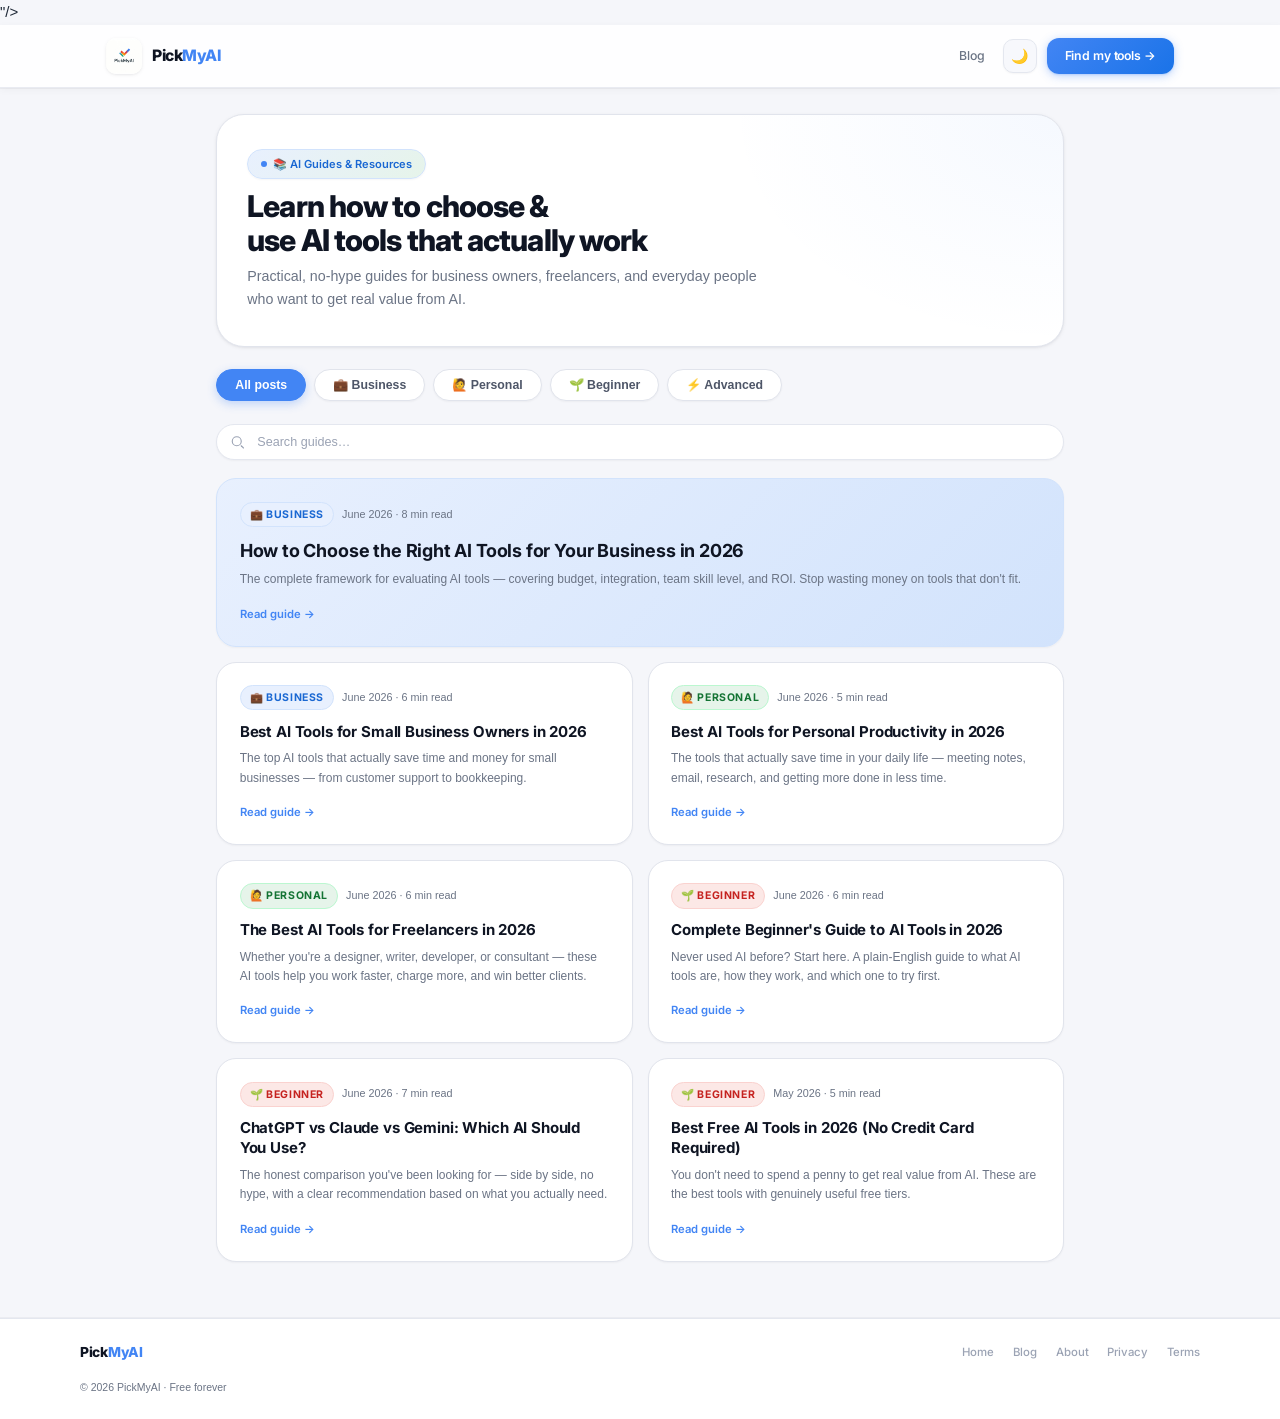
==== commit 3bf22e59: "aa" ====
--- a/blog/index.html
+++ b/blog/index.html
@@ -44,16 +44,18 @@
 <link rel="icon" type="image/png" href="/icons/logo.png"/><rect width='100' height='100' rx='22' fill='%234285f4'/><circle cx='30' cy='30' r='16' fill='%23fff'/><circle cx='70' cy='30' r='16' fill='%23ea4335'/><circle cx='30' cy='70' r='16' fill='%2334a853'/><circle cx='70' cy='70' r='16' fill='%23fbbc04'/></svg>"/>
 </head>
 <body>
+<div class="reading-prog" id="reading-prog"></div>
+<button class="back-top" id="back-top" aria-label="Back to top">↑</button>
 
 <header class="site-header">
   <div class="header-inner">
     <a class="logo" href="/">
-      <img src="../icons/logo.png" alt="PickMyAI logo" height="32" width="32" style="border-radius:8px;object-fit:contain"/>
+      <img src="/icons/logo.png" alt="PickMyAI" height="36" width="36" style="height:36px;width:36px;object-fit:contain;flex-shrink:0"/>
       <div class="logo-name">Pick<span>MyAI</span></div>
     </a>
     <div class="header-right">
-      <a href="/blog" style="font-size:0.82rem;font-weight:600;color:var(--brand);text-decoration:none">Blog</a>
-      <button class="theme-btn" id="theme-btn">🌙</button>
+      <a href="/blog" class="nav-link">Blog</a>
+      <button class="theme-btn" id="theme-btn" aria-label="Toggle dark mode">🌙</button>
       <a href="/" class="btn-cta" style="text-decoration:none">Find my tools →</a>
     </div>
   </div>
@@ -83,7 +85,7 @@
   <div class="posts-grid" id="posts-grid">
 
     <!-- FEATURED -->
-    <a class="post-card featured-post" href="how-to-choose-ai-tools-for-business.html" data-cat="business">
+    <a class="post-card featured-post" href="how-to-choose-ai-tools-for-business" data-cat="business">
       <div class="post-meta">
         <span class="post-cat cat-business">💼 Business</span>
         <span class="post-date">June 2026 · 8 min read</span>
@@ -94,7 +96,7 @@
     </a>
 
     <!-- BUSINESS -->
-    <a class="post-card" href="best-ai-tools-small-business.html" data-cat="business">
+    <a class="post-card" href="best-ai-tools-small-business" data-cat="business">
       <div class="post-meta"><span class="post-cat cat-business">💼 Business</span><span class="post-date">June 2026 · 6 min read</span></div>
       <div class="post-title">Best AI Tools for Small Business Owners in 2026</div>
       <div class="post-excerpt">The top AI tools that actually save time and money for small businesses — from customer support to bookkeeping.</div>
@@ -102,14 +104,14 @@
     </a>
 
     <!-- PERSONAL -->
-    <a class="post-card" href="best-ai-tools-personal-productivity.html" data-cat="personal">
+    <a class="post-card" href="best-ai-tools-personal-productivity" data-cat="personal">
       <div class="post-meta"><span class="post-cat cat-personal">🙋 Personal</span><span class="post-date">June 2026 · 5 min read</span></div>
       <div class="post-title">Best AI Tools for Personal Productivity in 2026</div>
       <div class="post-excerpt">The tools that actually save time in your daily life — meeting notes, email, research, and getting more done in less time.</div>
       <div class="post-read">Read guide →</div>
     </a>
 
-    <a class="post-card" href="ai-tools-freelancers.html" data-cat="personal">
+    <a class="post-card" href="ai-tools-freelancers" data-cat="personal">
       <div class="post-meta"><span class="post-cat cat-personal">🙋 Personal</span><span class="post-date">June 2026 · 6 min read</span></div>
       <div class="post-title">The Best AI Tools for Freelancers in 2026</div>
       <div class="post-excerpt">Whether you're a designer, writer, developer, or consultant — these AI tools help you work faster, charge more, and win better clients.</div>
@@ -117,21 +119,21 @@
     </a>
 
     <!-- BEGINNER -->
-    <a class="post-card" href="ai-tools-beginners-guide.html" data-cat="beginner">
+    <a class="post-card" href="ai-tools-beginners-guide" data-cat="beginner">
       <div class="post-meta"><span class="post-cat cat-beginner">🌱 Beginner</span><span class="post-date">June 2026 · 6 min read</span></div>
       <div class="post-title">Complete Beginner's Guide to AI Tools in 2026</div>
       <div class="post-excerpt">Never used AI before? Start here. A plain-English guide to what AI tools are, how they work, and which one to try first.</div>
       <div class="post-read">Read guide →</div>
     </a>
 
-    <a class="post-card" href="chatgpt-vs-claude-vs-gemini.html" data-cat="beginner">
+    <a class="post-card" href="chatgpt-vs-claude-vs-gemini" data-cat="beginner">
       <div class="post-meta"><span class="post-cat cat-beginner">🌱 Beginner</span><span class="post-date">June 2026 · 7 min read</span></div>
       <div class="post-title">ChatGPT vs Claude vs Gemini: Which AI Should You Use?</div>
       <div class="post-excerpt">The honest comparison you've been looking for — side by side, no hype, with a clear recommendation based on what you actually need.</div>
       <div class="post-read">Read guide →</div>
     </a>
 
-    <a class="post-card" href="free-ai-tools-2026.html" data-cat="beginner">
+    <a class="post-card" href="free-ai-tools-2026" data-cat="beginner">
       <div class="post-meta"><span class="post-cat cat-beginner">🌱 Beginner</span><span class="post-date">May 2026 · 5 min read</span></div>
       <div class="post-title">Best Free AI Tools in 2026 (No Credit Card Required)</div>
       <div class="post-excerpt">You don't need to spend a penny to get real value from AI. These are the best tools with genuinely useful free tiers.</div>
--- a/css/style.min.css
+++ b/css/style.min.css
@@ -1 +1 @@
-@keyframes stepIn{0%{opacity:0;transform:translateY(8px)}to{opacity:1;transform:translateY(0)}}@keyframes fadeIn{0%{opacity:0}to{opacity:1}}@keyframes spin{to{transform:rotate(360deg)}}@keyframes pulse{0%,to{opacity:1;transform:scale(1)}50%{opacity:.4;transform:scale(.7)}}@keyframes shimmer{0%{background-position:200%0}to{background-position:-200%0}}@font-face{font-family:"Inter";font-display:swap;src:local("Inter")}@font-face{font-family:"JetBrains Mono";font-display:swap;src:local("JetBrains Mono")}:root,[data-theme-color=google]{--brand:#4285f4;--brand-dark:#1a73e8;--brand-light:#e8f0fe;--brand-mid:#d2e3fc;--brand-text:#1967d2;--brand-rgb:66,133,244;--g-blue:#4285f4;--g-green:#34a853;--g-yellow:#fbbc04;--g-red:#ea4335}[data-theme-color=violet]{--brand:#7c3aed;--brand-dark:#6d28d9;--brand-light:#f5f3ff;--brand-mid:#ede9fe;--brand-text:#5b21b6;--brand-rgb:124,58,237}[data-theme-color=rose]{--brand:#e11d48;--brand-dark:#be123c;--brand-light:#fff1f2;--brand-mid:#ffe4e6;--brand-text:#9f1239;--brand-rgb:225,29,72}[data-theme-color=ocean]{--brand:#2563eb;--brand-dark:#1d4ed8;--brand-light:#eff6ff;--brand-mid:#dbeafe;--brand-text:#1e40af;--brand-rgb:37,99,235}[data-theme-color=forest]{--brand:#059669;--brand-dark:#047857;--brand-light:#ecfdf5;--brand-mid:#d1fae5;--brand-text:#065f46;--brand-rgb:5,150,105}*,::after,::before{box-sizing:border-box;margin:0;padding:0}:root{--white:#ffffff;--bg:#f7f8fc;--gray-50:#f7f8fc;--gray-100:#eef0f5;--gray-200:#e1e4ec;--gray-300:#cdd1db;--gray-400:#9ba3b4;--gray-500:#6b7485;--gray-600:#4e5668;--gray-700:#374151;--gray-800:#1f2937;--gray-900:#111827;--green:#16a34a;--green-light:#f0fdf4;--green-mid:#bbf7d0;--red:#dc2626;--red-light:#fef2f2;--gold:#d97706;--gold-light:#fffbeb;--pink:#ec4899;--pink-light:#fdf2f8;--teal:#0891b2;--teal-light:#ecfeff;--shadow-xs:0 1px 2px rgba(0,0,0,0.05);--shadow-sm:0 1px 3px rgba(0,0,0,0.08),0 1px 2px rgba(0,0,0,0.04);--shadow:0 4px 6px -1px rgba(0,0,0,0.07),0 2px 4px -1px rgba(0,0,0,0.04);--shadow-md:0 10px 15px -3px rgba(0,0,0,0.07),0 4px 6px -2px rgba(0,0,0,0.04);--shadow-lg:0 20px 25px -5px rgba(0,0,0,0.07),0 10px 10px -5px rgba(0,0,0,0.03);--radius-sm:6px;--radius:10px;--radius-lg:14px;--radius-xl:18px;--radius-2xl:24px;--ease:cubic-bezier(0.4,0,0.2,1)}html{font-size:15px;scroll-behavior:smooth}body{font-family:"Inter",-apple-system,BlinkMacSystemFont,sans-serif;background:var(--bg);color:var(--gray-800);line-height:1.6;-webkit-font-smoothing:antialiased}a{text-decoration:none}a:hover{text-decoration:underline}.site-header{background:rgba(255,255,255,.92);backdrop-filter:blur(12px);-webkit-backdrop-filter:blur(12px);border-bottom:1px solid var(--gray-200);position:sticky;top:0;z-index:200;box-shadow:var(--shadow-xs)}.header-inner{max-width:1100px;margin:0 auto;padding:0 1.5rem;gap:1rem;height:60px}.header-inner,.logo,.logo-mark{display:flex;align-items:center}.logo{gap:9px;text-decoration:none;flex-shrink:0}.logo-mark{width:32px;height:32px;background:#fff;border:1.5px solid var(--gray-200);border-radius:9px;justify-content:center;font-size:16px;box-shadow:0 2px 8px rgba(0,0,0,.1);font-weight:800;letter-spacing:-1px;font-family:"Inter",sans-serif}[data-theme-color=google] .logo-mark{background:#fff;border-color:var(--gray-200)}.logo-name{font-size:1.1rem;font-weight:800;color:var(--gray-900);letter-spacing:-.02em}.logo-name span,a,h1 span{color:var(--brand)}[data-theme-color=google] .logo-name .g-blue{color:#4285f4}[data-theme-color=google] .logo-name .g-red{color:#ea4335}.header-right{display:flex;align-items:center;gap:10px;margin-left:auto}.nav-link{font-size:.82rem;font-weight:600;color:var(--gray-600);text-decoration:none;padding:6px 2px;transition:color .15s var(--ease)}.footer-links a:hover,.nav-link:hover{color:var(--brand);text-decoration:none}.color-switcher{display:flex;align-items:center;gap:5px;background:var(--gray-50);border:1px solid var(--gray-200);border-radius:100px;padding:5px 8px}.color-dot{width:14px;height:14px;border-radius:50%;border:2px solid transparent;padding:0;flex-shrink:0;display:block;box-shadow:0 1px 3px rgba(0,0,0,.2)}.color-dot:hover{transform:scale(1.25)}.color-dot.active{border-color:var(--gray-600);transform:scale(1.2);box-shadow:0 0 0 2px white,0 0 0 3px var(--gray-400)}[data-theme=dark] .color-dot.active{border-color:var(--gray-300);box-shadow:0 0 0 2px var(--gray-100),0 0 0 3px var(--gray-300)}[data-theme=dark] .color-switcher{background:var(--gray-100);border-color:var(--gray-200)}.btn-cta,.color-dot,.theme-btn{cursor:pointer;transition:all .15s var(--ease)}.theme-btn{width:32px;height:32px;border-radius:50%;display:flex;align-items:center;justify-content:center;background:0 0;border:1px solid var(--gray-200);font-size:14px;color:var(--gray-500)}.theme-btn:hover{background:var(--gray-100)}.btn-cta{background:var(--brand);color:#fff;border:0;padding:7px 16px;border-radius:20px;font-size:.82rem;font-weight:600;font-family:"Inter",sans-serif;box-shadow:0 2px 8px rgba(var(--brand-rgb),.3)}.btn-cta:hover,.btn-primary:hover{background:var(--brand-dark);transform:translateY(-1px)}.trust-bar,.trust-item{display:flex;align-items:center}.trust-bar{background:var(--brand-light);border-bottom:1px solid var(--brand-mid);padding:7px 1.5rem;justify-content:center;gap:1.5rem;flex-wrap:wrap;font-size:.76rem;color:var(--brand-text);font-weight:500}.trust-item{gap:4px}.page-wrap{max-width:1100px;margin:0 auto;padding:1.5rem}.two-col{display:grid;grid-template-columns:1fr 400px;gap:1.5rem;align-items:start}.btn{display:inline-flex;align-items:center;gap:7px;padding:10px 22px;border-radius:100px;font-family:"Inter",sans-serif;font-size:.88rem;font-weight:600;cursor:pointer;border:0;transition:all .18s var(--ease);white-space:nowrap;text-decoration:none}.btn-primary{background:var(--brand);color:#fff;box-shadow:0 3px 12px rgba(var(--brand-rgb),.3)}.btn-primary:hover{text-decoration:none;color:#fff}.btn-secondary{background:var(--white);color:var(--gray-700);border:1.5px solid var(--gray-200);box-shadow:var(--shadow-xs)}.btn-secondary:hover{border-color:var(--gray-300);background:var(--gray-50);text-decoration:none}.btn-lg{padding:13px 30px;font-size:.95rem}.badge{display:inline-flex;align-items:center;gap:4px;padding:3px 10px;border-radius:100px;font-size:.7rem;font-weight:700;letter-spacing:.04em;text-transform:uppercase;white-space:nowrap}.badge-best{background:linear-gradient(135deg,var(--brand-light),var(--brand-mid));color:var(--brand-text)}.badge-alt{background:var(--green-light);color:var(--green)}.badge-power{background:var(--pink-light);color:var(--pink)}.matcher-card{background:var(--white);border:1px solid var(--gray-200);border-radius:var(--radius-2xl);box-shadow:var(--shadow-md);overflow:hidden;position:sticky;top:76px}.matcher-prog{height:3px;background:var(--gray-100)}.matcher-prog-fill{height:3px;background:linear-gradient(90deg,var(--brand),#a78bfa);width:0%;transition:width .4s var(--ease)}[data-theme-color=google] .matcher-prog-fill{background:linear-gradient(90deg,#4285f4,#34a853,#fbbc04,#ea4335)}[data-theme-color=google] .btn-cta,[data-theme-color=google] .btn-next,[data-theme-color=google] .btn-primary{background:linear-gradient(135deg,#4285f4,#1a73e8)}[data-theme-color=google] .hero-badge{background:linear-gradient(135deg,#e8f0fe,#fce8e6);border-color:#d2e3fc}[data-theme-color=google] .hero-badge::before{background:linear-gradient(135deg,#4285f4,#ea4335)}.matcher-body{padding:1.6rem}.step{display:none}.step.active{display:block;animation:stepIn .25s var(--ease)}.step-meta{display:flex;justify-content:space-between;align-items:center;margin-bottom:1.1rem}.step-label{font-size:.7rem;font-weight:700;letter-spacing:.1em;text-transform:uppercase}.step-back{background:0 0;border:0;cursor:pointer;font-size:.78rem;color:var(--gray-400);font-family:"Inter",sans-serif;padding:0;transition:color .15s}.step-back:hover{color:var(--gray-700)}.step-back[hidden]{visibility:hidden;pointer-events:none}.step-q{font-size:1.05rem;font-weight:700;color:var(--gray-900);margin-bottom:3px;letter-spacing:-.02em;line-height:1.3}.step-hint{font-size:.78rem;color:var(--gray-400);margin-bottom:1rem}.opts,.opts-2{gap:6px;margin-bottom:1rem}.opts{display:flex;flex-direction:column}.opts-2{display:grid;grid-template-columns:1fr 1fr}.opt{display:flex;align-items:center;gap:10px;padding:10px 13px;border:1.5px solid var(--gray-200);border-radius:var(--radius-lg);cursor:pointer;background:var(--white);color:var(--gray-700);font-family:"Inter",sans-serif;text-align:left;width:100%;transition:all .15s var(--ease)}.opt.sel,.opt:hover{border-color:var(--brand);background:var(--brand-light)}.opt:hover{transform:translateX(2px)}.opt.sel{box-shadow:0 0 0 3px rgba(var(--brand-rgb),.1)}.opt-ico{font-size:16px;width:26px;text-align:center;flex-shrink:0}.opt-body{flex:1;min-width:0}.opt-t{font-size:.82rem;font-weight:600;display:block;color:var(--gray-800);margin-bottom:1px}.opt-d{font-size:.7rem;color:var(--gray-400);display:block;white-space:nowrap;overflow:hidden;text-overflow:ellipsis}.opt.sel .opt-d,.opt.sel .opt-t{color:var(--brand-text)}.opt.sel .opt-d{opacity:.7}.step-foot{display:flex;justify-content:flex-end;padding-top:4px}.btn-next{background:var(--brand);color:#fff;border:0;padding:10px 24px;border-radius:100px;font-family:"Inter",sans-serif;font-size:.85rem;font-weight:600;cursor:pointer;transition:all .18s var(--ease);display:flex;align-items:center;gap:6px;box-shadow:0 3px 12px rgba(var(--brand-rgb),.3)}.btn-next:hover{background:var(--brand-dark);transform:translateY(-1px)}.btn-next:disabled{opacity:.3;cursor:not-allowed;transform:none;box-shadow:none}.loading{display:none;flex-direction:column;align-items:center;justify-content:center;padding:2.5rem 0;gap:1rem;text-align:center}.loading.on{display:flex;animation:fadeIn .2s ease}.spinner{width:36px;height:36px;border:2px solid var(--gray-200);border-top-color:var(--brand);border-radius:50%;animation:spin .7s linear infinite}.loading-h{font-size:.95rem;font-weight:700;color:var(--gray-900)}.loading-p{font-size:.78rem;color:var(--gray-400)}.results{display:none}.results.on{display:block;animation:stepIn .3s ease}.results-h{font-size:1rem;font-weight:700;color:var(--gray-900);margin-bottom:3px}.results-sub{font-size:.72rem;color:var(--gray-400);margin-bottom:1rem}.tool-list{display:flex;flex-direction:column;gap:8px;margin-bottom:1rem}.tool-item{background:var(--white);border:1.5px solid var(--gray-200);border-radius:var(--radius-lg);padding:13px 15px;transition:all .18s var(--ease)}.tool-item:hover{border-color:var(--brand);transform:translateY(-1px);box-shadow:var(--shadow)}.tool-item.top{border-color:var(--brand);background:var(--brand-light)}.tool-head{display:flex;align-items:flex-start;justify-content:space-between;gap:10px;margin-bottom:6px}.tool-name{font-size:.95rem;font-weight:700;color:var(--gray-900)}.tool-item.top .tool-name{color:var(--brand-text)}.tool-tag{font-size:.7rem;color:var(--gray-400);margin-top:1px}.tool-item.top .tool-tag{color:var(--brand-text);opacity:.6}.tool-why{font-size:.78rem;color:var(--gray-600);line-height:1.55;margin-bottom:9px}.tool-item.top .tool-price,.tool-item.top .tool-why{color:var(--brand-text)}.tool-foot{display:flex;align-items:center;justify-content:space-between;flex-wrap:wrap;gap:6px}.tool-price{font-size:.78rem;font-weight:600;color:var(--gray-700);font-family:"JetBrains Mono",monospace}.tool-link{font-size:.72rem;font-weight:600;color:var(--brand);border:1px solid var(--brand-mid);padding:4px 11px;border-radius:100px;transition:all .15s;display:inline-flex;align-items:center;gap:3px}.tool-link:hover{border-color:var(--brand);text-decoration:none}.tool-item.top .tool-link{border-color:rgba(var(--brand-rgb),.4);color:var(--brand-text)}.tool-item.top .tool-link:hover,.tool-link:hover{background:var(--brand);color:#fff}.results-actions{display:flex;gap:8px;flex-wrap:wrap}.btn-restart,.btn-share{background:0 0;border:1px solid var(--gray-200);color:var(--gray-500);padding:7px 16px;border-radius:100px;font-family:"Inter",sans-serif;font-size:.78rem;font-weight:600;cursor:pointer;transition:all .15s}.btn-restart:hover{border-color:var(--gray-400);color:var(--gray-700)}.btn-share{border:1px solid var(--brand-mid);color:var(--brand)}.btn-share:hover{background:var(--brand);color:#fff;border-color:var(--brand)}.hero{background:var(--white);border:1px solid var(--gray-200);border-radius:var(--radius-2xl);padding:2.25rem 2rem 2rem;margin-bottom:1.5rem;box-shadow:var(--shadow-sm)}.hero-badge{display:inline-flex;align-items:center;gap:6px;background:var(--brand-light);color:var(--brand-text);border:1px solid var(--brand-mid);padding:4px 12px;border-radius:100px;font-size:.75rem;font-weight:600;margin-bottom:1rem}.hero-badge::before{content:"";width:6px;height:6px;background:var(--brand);border-radius:50%;animation:pulse 2s infinite}.hero-stat span,h1{font-weight:800;color:var(--gray-900)}h1{font-size:clamp(1.6rem,3vw,2.3rem);letter-spacing:-.03em;line-height:1.15;margin-bottom:.75rem}.hero-p{font-size:.95rem;color:var(--gray-500);line-height:1.65;margin-bottom:1.25rem;max-width:520px}.hero-stats{display:flex;gap:1.25rem;margin-top:1.5rem;padding-top:1.25rem;border-top:1px solid var(--gray-100);flex-wrap:wrap}.hero-stat{text-align:center}.hero-stat span{font-size:1.35rem;display:block;line-height:1;font-family:"JetBrains Mono",monospace}.hero-stat small{font-size:.7rem;font-weight:500;margin-top:3px;display:block}.hero-divider{width:1px;background:var(--gray-200);align-self:stretch}.how-grid{display:grid;grid-template-columns:repeat(2,1fr);gap:1rem;margin-bottom:1.5rem}.how-card{background:var(--white);border:1px solid var(--gray-200);border-radius:var(--radius-xl);padding:1.25rem;box-shadow:var(--shadow-xs);transition:all .18s var(--ease)}.how-card:hover{border-color:var(--brand-mid);box-shadow:var(--shadow)}.how-num{font-size:1.6rem;font-weight:800;color:var(--gray-100);line-height:1;margin-bottom:.5rem;font-family:"JetBrains Mono",monospace}.how-t{font-size:.85rem;font-weight:700;color:var(--gray-800);margin-bottom:3px}.how-d{font-size:.75rem;color:var(--gray-400);line-height:1.6}.features-list{display:flex;flex-direction:column;gap:8px;margin-bottom:1.5rem}.feature-item{display:flex;align-items:flex-start;gap:10px;background:var(--white);border:1px solid var(--gray-200);border-radius:var(--radius-lg);padding:1rem 1.1rem;box-shadow:var(--shadow-xs)}.feature-ico{width:34px;height:34px;border-radius:9px;display:flex;align-items:center;justify-content:center;font-size:17px;flex-shrink:0;background:var(--brand-light)}.feature-t{font-size:.85rem;font-weight:700;color:var(--gray-900);margin-bottom:2px}.feature-d{font-size:.76rem;color:var(--gray-500);line-height:1.55}.faq-list{display:flex;flex-direction:column;gap:7px;margin-bottom:1.5rem}.faq-item{background:var(--white);border:1px solid var(--gray-200);border-radius:var(--radius-lg);overflow:hidden;box-shadow:var(--shadow-xs)}.faq-q{padding:.9rem 1.1rem;font-size:.85rem;font-weight:600;color:var(--gray-800);cursor:pointer;display:flex;align-items:center;justify-content:space-between;gap:10px;transition:background .15s;list-style:none}.faq-q:hover{background:var(--gray-50)}.faq-q::after{content:"+";font-size:1.1rem;color:var(--gray-400);flex-shrink:0;transition:transform .2s}.faq-item.open .faq-q::after{transform:rotate(45deg)}.faq-a{max-height:0;overflow:hidden;transition:max-height .3s var(--ease);font-size:.8rem;color:var(--gray-600);line-height:1.7}.faq-item.open .faq-a{max-height:400px}.faq-a-inner{padding:0 1.1rem 1rem}.email-box{background:linear-gradient(135deg,var(--gray-900),#2d1b5e);border-radius:var(--radius-2xl);padding:1.75rem;text-align:center;margin-bottom:1.5rem;color:#fff}.email-box h3{font-size:1.1rem;font-weight:800;margin-bottom:6px;letter-spacing:-.02em}.email-box p{font-size:.82rem;opacity:.5;margin-bottom:1.1rem;line-height:1.6}.email-row{display:flex;gap:8px;max-width:360px;margin:0 auto;flex-wrap:wrap}.email-in{flex:1;min-width:160px;background:rgba(255,255,255,.08);border:1px solid rgba(255,255,255,.15);color:#fff;padding:9px 15px;border-radius:100px;font-family:"Inter",sans-serif;font-size:.82rem;outline:0}.email-in::placeholder{color:rgba(255,255,255,.3)}.email-in:focus{border-color:rgba(255,255,255,.4)}.email-btn{background:var(--brand);color:#fff;border:0;padding:9px 18px;border-radius:100px;font-family:"Inter",sans-serif;font-size:.82rem;font-weight:600;cursor:pointer;white-space:nowrap;transition:all .15s}.email-btn:hover{background:var(--brand-dark)}.email-note{font-size:.68rem;opacity:.3;margin-top:8px}.section-header{display:flex;align-items:center;gap:10px;margin-bottom:1rem}.section-title{font-size:.95rem;font-weight:700;color:var(--gray-900);flex:1}.footer-links a,.section-title span{font-size:.75rem;color:var(--gray-400)}.section-title span{font-weight:400;margin-left:6px}[data-theme=dark]{--bg:#0f1117;--white:#1a1d27;--gray-50:#1a1d27;--gray-100:#21253a;--gray-200:#2a2f45;--gray-300:#373d56;--gray-400:#6b7280;--gray-500:#9ca3af;--gray-600:#d1d5db;--gray-700:#e5e7eb;--gray-800:#f3f4f6;--gray-900:#f9fafb}[data-theme=dark] .site-header{background:rgba(15,17,23,.92);border-color:var(--gray-200)}[data-theme=dark] .trust-bar{border-color:rgba(var(--brand-rgb),.2)}[data-theme=dark] .opt:hover,[data-theme=dark] .trust-bar{background:rgba(var(--brand-rgb),.12)}[data-theme=dark] .opt.sel{background:rgba(var(--brand-rgb),.15)}[data-theme=dark] .tool-item.top{background:rgba(var(--brand-rgb),.12)}[data-theme=dark] .email-box{background:linear-gradient(135deg,#1a1d27,#2d1b5e)}.site-footer{background:var(--white);border-top:1px solid var(--gray-200);padding:1.5rem;margin-top:2rem}.footer-inner{max-width:1100px;margin:0 auto;display:flex;align-items:center;justify-content:space-between;flex-wrap:wrap;gap:1rem}.footer-logo{font-size:.95rem;font-weight:800;color:var(--gray-900);letter-spacing:-.02em}.footer-logo span{color:var(--brand)}.footer-links{display:flex;gap:1.25rem;flex-wrap:wrap}.footer-links a{font-weight:500}.footer-copy{font-size:.7rem;width:100%}@media (max-width:900px){.two-col{grid-template-columns:1fr}.matcher-card{position:static}}@media (max-width:600px){.header-inner{padding:0 1rem}.page-wrap{padding:1rem}.hero{padding:1.5rem 1.1rem}.hero-stats{gap:1rem}.how-grid{grid-template-columns:1fr}.matcher-body{padding:1.1rem}.opts-2{grid-template-columns:1fr}.trust-bar{gap:.75rem;font-size:.7rem}.footer-inner{flex-direction:column;align-items:flex-start}}@media (prefers-reduced-motion:reduce){*,::after,::before{animation-duration:.01ms!important;transition-duration:.01ms!important}}.back-top,.reading-prog{position:fixed;pointer-events:none}.back-top{bottom:1.5rem;right:1.5rem;z-index:500;width:40px;height:40px;border-radius:50%;background:var(--brand);color:#fff;border:0;display:flex;align-items:center;justify-content:center;font-size:16px;cursor:pointer;box-shadow:0 4px 16px rgba(var(--brand-rgb),.35);opacity:0;transition:all .25s var(--ease)}.back-top.show{opacity:1;pointer-events:all}.back-top:hover{transform:translateY(-2px);box-shadow:0 6px 20px rgba(var(--brand-rgb),.45)}.reading-prog{top:0;left:0;z-index:300;height:3px;width:0%;background:linear-gradient(90deg,var(--brand),#a78bfa);transition:width .1s linear}[data-theme-color=google] .reading-prog{background:linear-gradient(90deg,#4285f4,#34a853,#fbbc04,#ea4335)}.btn-copy{background:0 0;border:1px solid var(--gray-200);color:var(--gray-500);padding:7px 16px;border-radius:100px;font-family:"Inter",sans-serif;font-size:.78rem;font-weight:600;cursor:pointer;transition:all .15s;display:flex;align-items:center;gap:5px}.btn-copy:hover{border-color:var(--brand);color:var(--brand)}.btn-copy.copied{border-color:var(--green);color:var(--green);background:var(--green-light)}.skeleton{background:linear-gradient(90deg,var(--gray-100) 25%,var(--gray-50) 50%,var(--gray-100) 75%);background-size:200% 100%;animation:shimmer 1.4s infinite;border-radius:6px}.skeleton-card{background:var(--white);border:1.5px solid var(--gray-200);border-radius:var(--radius-lg);padding:13px 15px;margin-bottom:8px}.skeleton-line{height:12px;margin-bottom:8px}.skeleton-line.w-60{width:60%}.skeleton-line.w-80{width:80%}.skeleton-line.w-40{width:40%}.skeleton-line.w-100{width:100%}.error-state{text-align:center;padding:1.5rem 0;display:none}.error-state.show{display:block;animation:stepIn .25s ease}.error-emoji{font-size:2rem;margin-bottom:.75rem}.error-title{font-size:.95rem;font-weight:700;color:var(--gray-900);margin-bottom:.4rem}.error-msg{font-size:.8rem;color:var(--gray-400);margin-bottom:1.25rem;line-height:1.55}.blog-search input,.btn-retry{border-radius:100px;font-family:"Inter",sans-serif;font-size:.85rem}.btn-retry{background:var(--brand);color:#fff;border:0;padding:10px 24px;font-weight:600;cursor:pointer;transition:all .15s;box-shadow:0 3px 12px rgba(var(--brand-rgb),.3)}.btn-retry:hover{background:var(--brand-dark);transform:translateY(-1px)}.testimonials{margin-bottom:1.5rem}.testi-grid{display:grid;grid-template-columns:1fr 1fr;gap:1rem}.testi-card{background:var(--white);border:1px solid var(--gray-200);border-radius:var(--radius-xl);padding:1.25rem;box-shadow:var(--shadow-xs);transition:all .18s var(--ease)}.testi-card:hover{border-color:var(--brand-mid);box-shadow:var(--shadow)}.testi-stars{color:#fbbc04;font-size:.75rem;margin-bottom:.6rem;letter-spacing:1px}.testi-text{font-size:.82rem;color:var(--gray-600);line-height:1.65;margin-bottom:.75rem;font-style:italic}.testi-author,.testi-avatar{display:flex;align-items:center}.testi-author{gap:8px}.testi-avatar{width:28px;height:28px;border-radius:50%;background:var(--brand-light);color:var(--brand-text);justify-content:center;font-size:.72rem;font-weight:700;flex-shrink:0}.testi-name{font-size:.78rem;font-weight:600;color:var(--gray-800)}.testi-role{font-size:.7rem;color:var(--gray-400)}.blog-promo{background:linear-gradient(135deg,var(--brand-light),var(--brand-mid));border:1px solid var(--brand-mid);border-radius:var(--radius-xl);padding:1.5rem;margin-bottom:1.5rem;display:flex;align-items:center;gap:1.25rem;flex-wrap:wrap}.blog-promo-icon{font-size:2.2rem;flex-shrink:0}.blog-promo-body{flex:1;min-width:200px}.blog-promo-title{font-size:.95rem;font-weight:700;color:var(--gray-900);margin-bottom:4px}.blog-promo-desc{font-size:.8rem;color:var(--gray-600);line-height:1.55}.blog-promo-links{display:flex;gap:8px;flex-wrap:wrap;margin-top:.75rem}.blog-promo-link{font-size:.75rem;font-weight:600;color:var(--brand-text);background:#fff;border:1px solid var(--brand-mid);padding:5px 12px;border-radius:100px;text-decoration:none;transition:all .15s}.blog-promo-link:hover{background:var(--brand);color:#fff;border-color:var(--brand);text-decoration:none}@media (max-width:680px){.color-switcher,.nav-link{display:none}.header-inner{gap:8px}}@media (max-width:480px){.theme-btn{display:none}}.blog-search{position:relative;margin-bottom:1.25rem}.blog-search input{width:100%;padding:10px 16px 10px 38px;border:1.5px solid var(--gray-200);background:var(--white);color:var(--gray-800);outline:0;transition:border-color .15s}.blog-search input:focus{border-color:var(--brand)}.blog-search input::placeholder{color:var(--gray-400)}.blog-search svg{position:absolute;left:13px;top:50%;transform:translateY(-50%);color:var(--gray-400);pointer-events:none}.author-bio{background:var(--white);border:1px solid var(--gray-200);border-radius:var(--radius-xl);padding:1.25rem;display:flex;gap:1rem;align-items:flex-start;margin-top:2rem;box-shadow:var(--shadow-xs)}.author-avatar{width:48px;height:48px;border-radius:50%;background:linear-gradient(135deg,var(--brand),#a78bfa);display:flex;align-items:center;justify-content:center;font-size:1.2rem;flex-shrink:0;color:#fff;font-weight:700}.author-name{font-size:.88rem;font-weight:700;color:var(--gray-900);margin-bottom:3px}.author-title{font-size:.75rem;color:var(--brand);font-weight:500;margin-bottom:6px}.author-desc{font-size:.78rem;color:var(--gray-500);line-height:1.6}@media (max-width:480px){html{font-size:14px}.header-inner{height:52px;padding:0 1rem;gap:6px}.email-box h3,.logo-name{font-size:1rem}.logo-mark{width:28px;height:28px;border-radius:7px}.btn-cta{padding:6px 12px;font-size:.75rem}.color-switcher,.nav-link{display:none}.theme-btn{width:28px;height:28px;font-size:13px}.trust-bar{justify-content:flex-start;overflow-x:auto;flex-wrap:nowrap;padding:6px 1rem;gap:1rem;-webkit-overflow-scrolling:touch;scrollbar-width:none}.trust-bar::-webkit-scrollbar{display:none}.trust-item{white-space:nowrap;flex-shrink:0}.hero{padding:1.25rem 1rem 1.5rem}.hero-badge{font-size:.7rem;padding:3px 10px;margin-bottom:.75rem}h1{font-size:1.6rem;letter-spacing:-.02em;line-height:1.2;margin-bottom:.6rem}.hero-p{font-size:.88rem;margin-bottom:1.1rem}.hero-btns{flex-direction:column;gap:8px}.hero-btns .btn{width:100%;justify-content:center;padding:12px 20px}.hero-stats{gap:.75rem;padding-top:1rem;margin-top:1.25rem;overflow-x:auto;flex-wrap:nowrap}.hero-stat span{font-size:1.15rem}.hero-stat small{font-size:.65rem}.hero-divider{display:none}.page-wrap{padding:.75rem}.how-grid{grid-template-columns:1fr;gap:.6rem}.how-card{padding:1rem}.how-num{font-size:1.4rem;margin-bottom:.4rem}.how-t{font-size:.82rem}.how-d{font-size:.74rem}.feature-item{padding:.875rem 1rem;gap:8px}.feature-ico{width:30px;height:30px;font-size:15px;border-radius:8px;flex-shrink:0}.feature-t{font-size:.82rem}.feature-d{font-size:.73rem}.matcher-card{border-radius:var(--radius-lg)}.matcher-body{padding:1rem}.step-q{font-size:.95rem}.step-hint{font-size:.74rem;margin-bottom:.85rem}.step-label{font-size:.65rem}.opts-2{grid-template-columns:1fr 1fr;gap:5px}.opt{padding:8px 10px;gap:7px}.opt-ico{font-size:14px;width:22px}.opt-t{font-size:.75rem}.opt-d{font-size:.65rem}.btn-next{padding:9px 20px;font-size:.82rem}.results-h{font-size:.9rem}.results-sub{font-size:.7rem}.tool-item{padding:11px 12px}.tool-name{font-size:.88rem}.tool-tag{font-size:.68rem}.tool-why{font-size:.75rem;margin-bottom:8px}.tool-price{font-size:.74rem}.tool-link{font-size:.7rem;padding:4px 10px}.results-actions{gap:6px;flex-wrap:wrap}.btn-copy,.btn-restart,.btn-share{padding:7px 12px;font-size:.74rem;flex:1;justify-content:center}.faq-q{padding:.8rem 1rem;font-size:.82rem}.faq-a-inner{padding:0 1rem .875rem;font-size:.78rem}.blog-promo{padding:1.1rem;gap:.875rem;flex-direction:column}.blog-promo-icon{font-size:1.8rem}.blog-promo-title{font-size:.88rem}.blog-promo-desc{font-size:.75rem}.blog-promo-link{font-size:.72rem;padding:4px 10px}.email-box{padding:1.5rem 1rem;border-radius:var(--radius-xl)}.email-box p{font-size:.78rem;margin-bottom:1rem}.email-row{flex-direction:column;gap:8px}.email-in{min-width:unset;width:100%;border-radius:100px}.email-btn{width:100%;text-align:center}.site-footer{padding:1.25rem 1rem}.footer-inner{gap:.75rem}.footer-logo{font-size:.88rem}.footer-links{gap:.875rem}.footer-links a{font-size:.72rem}.footer-copy{font-size:.65rem}.blog-hero{padding:1.25rem 1rem}.blog-hero h1{font-size:1.35rem}.blog-hero p{font-size:.82rem}.posts-grid{grid-template-columns:1fr}.cat-tabs{gap:6px;overflow-x:auto;flex-wrap:nowrap;padding-bottom:4px}.cat-tab{white-space:nowrap;flex-shrink:0;padding:6px 14px;font-size:.75rem}.blog-wrap{padding:1rem .875rem}.post-h1{font-size:1.35rem;line-height:1.2}.post-body{font-size:.88rem}.post-body h2{font-size:1.1rem}.post-body h3{font-size:.92rem}.callout,.tip-box,.warn-box{padding:.875rem 1rem;font-size:.82rem}.related-grid{grid-template-columns:1fr}.post-cta{padding:1.25rem}.post-cta h3{font-size:.95rem}.author-bio{flex-direction:column;padding:1rem}.back-top{bottom:1rem;right:1rem;width:36px;height:36px;font-size:14px}}@media (max-width:375px){h1{font-size:1.4rem}.opts-2{grid-template-columns:1fr}.opt{padding:9px 12px}.hero-stats{gap:.6rem}.btn-cta{display:none}}@media (min-width:481px) and (max-width:768px){html{font-size:14.5px}.header-inner{padding:0 1.25rem}.page-wrap{padding:1rem}.hero{padding:1.75rem 1.5rem}h1{font-size:2rem}.hero-stats{gap:1rem}.how-grid,.opts-2{grid-template-columns:1fr 1fr}.matcher-body{padding:1.25rem}.step-q{font-size:1rem}.email-row{flex-direction:column;gap:8px}.email-btn,.email-in{width:100%}.blog-hero h1{font-size:1.6rem}.posts-grid{grid-template-columns:1fr 1fr}.blog-wrap{padding:1.5rem 1rem}.post-h1{font-size:1.6rem}.related-grid{grid-template-columns:1fr 1fr}.color-switcher{display:none}}@media (min-width:769px) and (max-width:1024px){.page-wrap{padding:1.25rem}.two-col{grid-template-columns:1fr 380px;gap:1.25rem}.matcher-card{top:72px}.how-grid,.opts-2{grid-template-columns:1fr 1fr}}@media (hover:none) and (pointer:coarse){.opt{min-height:48px}.btn-copy,.btn-next,.btn-restart,.btn-share{min-height:44px}.cat-tab{min-height:40px}.faq-q{min-height:48px}.theme-btn{min-height:36px;min-width:36px}.tool-link{min-height:34px;padding:6px 14px}}body,html{overflow-x:hidden;max-width:100vw}img,svg,video{max-width:100%}.cat-tabs,.hero-stats,.trust-bar{-webkit-overflow-scrolling:touch}.footer-copy,.hero-stat small,.post-date,.step-label,.swatch-hex{color:var(--gray-500)!important}+@keyframes pulse{0%,to{opacity:1;transform:scale(1)}50%{opacity:.4;transform:scale(.7)}}@keyframes stepIn{0%{opacity:0;transform:translateY(10px)}to{opacity:1;transform:translateY(0)}}@keyframes fadeIn{0%{opacity:0}to{opacity:1}}@keyframes spin{to{transform:rotate(360deg)}}@keyframes shimmer{0%{background-position:200%0}to{background-position:-200%0}}@font-face{font-family:"Inter";font-display:swap;src:local("Inter")}@font-face{font-family:"JetBrains Mono";font-display:swap;src:local("JetBrains Mono")}:root,[data-theme-color=google]{--brand:#4285f4;--brand-dark:#1a73e8;--brand-light:#e8f0fe;--brand-mid:#d2e3fc;--brand-text:#1967d2;--brand-rgb:66,133,244;--g-blue:#4285f4;--g-green:#34a853;--g-yellow:#fbbc04;--g-red:#ea4335}[data-theme-color=violet]{--brand:#7c3aed;--brand-dark:#6d28d9;--brand-light:#f5f3ff;--brand-mid:#ede9fe;--brand-text:#5b21b6;--brand-rgb:124,58,237}[data-theme-color=rose]{--brand:#e11d48;--brand-dark:#be123c;--brand-light:#fff1f2;--brand-mid:#ffe4e6;--brand-text:#9f1239;--brand-rgb:225,29,72}[data-theme-color=ocean]{--brand:#2563eb;--brand-dark:#1d4ed8;--brand-light:#eff6ff;--brand-mid:#dbeafe;--brand-text:#1e40af;--brand-rgb:37,99,235}[data-theme-color=forest]{--brand:#059669;--brand-dark:#047857;--brand-light:#ecfdf5;--brand-mid:#d1fae5;--brand-text:#065f46;--brand-rgb:5,150,105}*,::after,::before{box-sizing:border-box;margin:0;padding:0}:root{--white:#ffffff;--bg:#f5f6fa;--bg-warm:#fafafa;--surface:#ffffff;--surface-2:#f7f8fc;--surface-3:#eef0f6;--border:#e4e7ef;--border-strong:#cdd1db;--gray-50:#f7f8fc;--gray-100:#eef0f5;--gray-200:#e1e4ec;--gray-300:#cdd1db;--gray-400:#9ba3b4;--gray-500:#6b7485;--gray-600:#4e5668;--gray-700:#374151;--gray-800:#1f2937;--gray-900:#0f1523;--green:#16a34a;--green-light:#f0fdf4;--green-mid:#bbf7d0;--red:#dc2626;--red-light:#fef2f2;--gold:#d97706;--gold-light:#fffbeb;--pink:#ec4899;--pink-light:#fdf2f8;--teal:#0891b2;--teal-light:#ecfeff;--shadow-xs:0 1px 2px rgba(15,21,35,0.04);--shadow-sm:0 1px 4px rgba(15,21,35,0.06), 0 1px 2px rgba(15,21,35,0.04);--shadow:0 4px 12px rgba(15,21,35,0.07), 0 2px 4px rgba(15,21,35,0.04);--shadow-md:0 8px 24px rgba(15,21,35,0.08), 0 4px 8px rgba(15,21,35,0.04);--shadow-lg:0 20px 40px rgba(15,21,35,0.1), 0 8px 16px rgba(15,21,35,0.05);--shadow-xl:0 32px 64px rgba(15,21,35,0.12), 0 16px 24px rgba(15,21,35,0.06);--radius-sm:8px;--radius:12px;--radius-lg:16px;--radius-xl:20px;--radius-2xl:28px;--radius-3xl:36px;--ease:cubic-bezier(0.4,0,0.2,1);--ease-spring:cubic-bezier(0.34,1.56,0.64,1);--duration:180ms}html{font-size:15px;scroll-behavior:smooth}body{font-family:"Inter",-apple-system,BlinkMacSystemFont,"Segoe UI",sans-serif;background:var(--bg);color:var(--gray-800);line-height:1.65;-webkit-font-smoothing:antialiased;text-rendering:optimizeLegibility}.nav-link:hover,a{text-decoration:none}a{transition:color var(--duration) var(--ease)}a:hover{text-decoration:underline}body,html{overflow-x:hidden;max-width:100vw}.site-header{background:rgba(255,255,255,.88);backdrop-filter:blur(20px) saturate(180%);-webkit-backdrop-filter:blur(20px) saturate(180%);border-bottom:1px solid rgba(228,231,239,.8);position:sticky;top:0;z-index:200;box-shadow:0 1px 0 rgba(15,21,35,.04),0 2px 8px rgba(15,21,35,.04)}.header-inner,.logo{display:flex;align-items:center}.header-inner{max-width:1120px;margin:0 auto;padding:0 1.75rem;gap:1.25rem;height:62px}.logo{gap:10px;text-decoration:none;flex-shrink:0}.logo img{height:36px;width:36px;border-radius:10px;object-fit:contain;box-shadow:var(--shadow-sm)}.email-box h3,.logo-name{font-weight:800;letter-spacing:-.03em}.logo-name{font-size:1.05rem;color:var(--gray-900)}.logo-name span,a,h1 span{color:var(--brand)}.header-right{display:flex;align-items:center;gap:10px;margin-left:auto}.nav-link{font-size:.82rem;font-weight:500;color:var(--gray-500);text-decoration:none;padding:5px 8px;border-radius:8px;transition:all var(--duration) var(--ease)}.nav-link:hover{color:var(--gray-900);background:var(--surface-2)}.color-switcher{display:flex;align-items:center;gap:4px;background:var(--surface-2);border:1px solid var(--border);border-radius:100px;padding:5px 9px;box-shadow:var(--shadow-xs)}.color-dot{width:13px;height:13px;border-radius:50%;border:2px solid transparent;cursor:pointer;transition:all .2s var(--ease-spring);padding:0;flex-shrink:0;display:block;box-shadow:0 1px 3px rgba(0,0,0,.18)}.color-dot:hover{transform:scale(1.3)}.color-dot.active{transform:scale(1.2);box-shadow:0 0 0 2px white,0 0 0 3.5px var(--gray-400)}[data-theme=dark] .color-dot.active{box-shadow:0 0 0 2px var(--gray-100),0 0 0 3.5px var(--gray-400)}.btn-cta,.theme-btn{cursor:pointer;transition:all var(--duration) var(--ease)}.theme-btn{width:34px;height:34px;border-radius:10px;display:flex;align-items:center;justify-content:center;background:var(--surface-2);border:1px solid var(--border);font-size:14px;box-shadow:var(--shadow-xs)}.theme-btn:hover{background:var(--surface-3);border-color:var(--border-strong)}.btn-cta{background:var(--brand);color:#fff;border:0;padding:8px 18px;border-radius:12px;font-size:.82rem;font-weight:600;font-family:"Inter",sans-serif;box-shadow:0 2px 10px rgba(var(--brand-rgb),.35),0 1px 2px rgba(var(--brand-rgb),.2);letter-spacing:-.01em}.btn-cta:hover{background:var(--brand-dark);transform:translateY(-1px);box-shadow:0 4px 16px rgba(var(--brand-rgb),.4),0 2px 4px rgba(var(--brand-rgb),.2);text-decoration:none;color:#fff}[data-theme-color=google] .btn-cta,[data-theme-color=google] .btn-next,[data-theme-color=google] .btn-primary{background:linear-gradient(135deg,#4285f4,#1a73e8)}[data-theme-color=google] .matcher-prog-fill{background:linear-gradient(90deg,#4285f4,#34a853,#fbbc04,#ea4335)}[data-theme-color=google] .hero-badge{background:linear-gradient(135deg,#e8f0fe,#e6f4ea);border-color:#d2e3fc;color:#1967d2}.trust-bar,.trust-item{display:flex;align-items:center}.trust-bar{background:linear-gradient(to right,var(--brand-light),rgba(var(--brand-rgb),.03));border-bottom:1px solid var(--brand-mid);padding:8px 1.75rem;justify-content:center;gap:1.75rem;flex-wrap:wrap;font-size:.75rem;color:var(--brand-text);font-weight:500}.trust-item{gap:5px}.trust-item strong{font-weight:700}.page-wrap{max-width:1120px;margin:0 auto;padding:1.75rem}.two-col{display:grid;grid-template-columns:1fr 420px;gap:1.75rem;align-items:start}.btn{display:inline-flex;align-items:center;gap:7px;padding:11px 24px;border-radius:100px;font-family:"Inter",sans-serif;font-size:.88rem;font-weight:600;cursor:pointer;border:0;transition:all var(--duration) var(--ease);white-space:nowrap;text-decoration:none;letter-spacing:-.01em}.btn-primary{background:var(--brand);color:#fff;box-shadow:0 3px 12px rgba(var(--brand-rgb),.3),0 1px 3px rgba(var(--brand-rgb),.2)}.btn-primary:hover{background:var(--brand-dark);transform:translateY(-2px);box-shadow:0 6px 20px rgba(var(--brand-rgb),.38),0 2px 6px rgba(var(--brand-rgb),.2);text-decoration:none;color:#fff}.btn-secondary{background:var(--surface);color:var(--gray-700);border:1.5px solid var(--border);box-shadow:var(--shadow-xs)}.btn-secondary:hover{border-color:var(--border-strong);background:var(--surface-2);text-decoration:none;box-shadow:var(--shadow-sm)}.btn-lg{padding:13px 32px;font-size:.95rem;border-radius:14px}.badge{display:inline-flex;align-items:center;gap:4px;padding:4px 11px;border-radius:100px;font-size:.68rem;font-weight:700;letter-spacing:.05em;text-transform:uppercase;white-space:nowrap}.badge-best{background:var(--brand-light);color:var(--brand-text);border:1px solid var(--brand-mid)}.badge-alt{background:var(--green-light);color:var(--green);border:1px solid var(--green-mid)}.badge-power{background:var(--pink-light);color:var(--pink);border:1px solid #fce7f3}.section-header{display:flex;align-items:center;gap:10px;margin-bottom:1rem}.section-title{font-size:.92rem;font-weight:700;color:var(--gray-900);flex:1;letter-spacing:-.01em}.section-title span{font-size:.75rem;font-weight:400;color:var(--gray-400);margin-left:6px}.hero{background:var(--surface);border:1px solid var(--border);border-radius:var(--radius-2xl);padding:2.5rem 2.25rem 2.25rem;margin-bottom:1.75rem;box-shadow:var(--shadow-sm);position:relative;overflow:hidden}.hero::before{content:"";position:absolute;inset:0;background:radial-gradient(ellipse 60% 50%at 90% 0%,rgba(var(--brand-rgb),.05) 0%,transparent 70%),radial-gradient(ellipse 40% 40%at 10% 100%,rgba(52,168,83,.04) 0%,transparent 70%);pointer-events:none}.hero-badge{display:inline-flex;align-items:center;gap:6px;background:var(--brand-light);color:var(--brand-text);border:1px solid var(--brand-mid);padding:5px 13px;border-radius:100px;font-size:.74rem;font-weight:600;margin-bottom:1.1rem;box-shadow:var(--shadow-xs)}.hero-badge::before{content:"";width:6px;height:6px;background:var(--brand);border-radius:50%;animation:pulse 2.5s infinite}.hero-stat span,h1{font-weight:800;color:var(--gray-900)}h1{font-size:clamp(1.7rem,3.2vw,2.5rem);letter-spacing:-.04em;line-height:1.12;margin-bottom:.8rem}.hero-p{font-size:.97rem;color:var(--gray-500);line-height:1.7;margin-bottom:1.4rem;max-width:540px;font-weight:400}.hero-btns,.hero-stats{display:flex;gap:10px;flex-wrap:wrap}.hero-stats{gap:0;margin-top:1.75rem;padding-top:1.5rem;border-top:1px solid var(--border)}.hero-stat{text-align:center;flex:1;min-width:60px}.hero-stat span{font-size:1.5rem;display:block;line-height:1;font-family:"JetBrains Mono","Courier New",monospace;letter-spacing:-.02em}.hero-stat small{font-size:.7rem;font-weight:500;margin-top:4px;display:block}.hero-divider{width:1px;background:var(--border);align-self:stretch;margin:0 .5rem}.how-grid{display:grid;grid-template-columns:repeat(2,1fr);gap:12px;margin-bottom:1.75rem}.how-card{background:var(--surface);border:1px solid var(--border);border-radius:var(--radius-xl);padding:1.4rem 1.25rem;box-shadow:var(--shadow-xs);transition:all var(--duration) var(--ease);position:relative;overflow:hidden}.how-card::after{content:"";position:absolute;top:0;left:0;right:0;height:2px;background:linear-gradient(90deg,transparent,var(--brand-mid),transparent);opacity:0;transition:opacity .3s}.how-card:hover{border-color:var(--brand-mid);box-shadow:var(--shadow);transform:translateY(-2px)}.how-card:hover::after{opacity:1}.how-num{font-size:1.75rem;font-weight:800;color:var(--surface-3);line-height:1;margin-bottom:.6rem;font-family:"JetBrains Mono",monospace;letter-spacing:-.02em}.how-t{font-size:.86rem;font-weight:700;color:var(--gray-800);margin-bottom:4px;letter-spacing:-.01em}.faq-q::after,.how-d{font-size:.76rem;color:var(--gray-400);line-height:1.65}.features-list{display:flex;flex-direction:column;gap:9px;margin-bottom:1.75rem}.feature-item{display:flex;align-items:flex-start;gap:12px;background:var(--surface);border:1px solid var(--border);border-radius:var(--radius-lg);padding:1.1rem 1.2rem;box-shadow:var(--shadow-xs);transition:all var(--duration) var(--ease)}.feature-item:hover{border-color:var(--brand-mid);box-shadow:var(--shadow-sm);transform:translateX(2px)}.feature-ico{width:36px;height:36px;border-radius:10px;display:flex;align-items:center;justify-content:center;font-size:18px;flex-shrink:0;background:var(--brand-light);border:1px solid var(--brand-mid)}.feature-t{font-size:.86rem;font-weight:700;color:var(--gray-900);margin-bottom:3px;letter-spacing:-.01em}.feature-d{font-size:.77rem;color:var(--gray-500);line-height:1.6}.faq-list{display:flex;flex-direction:column;gap:8px;margin-bottom:1.75rem}.faq-item{background:var(--surface);border:1px solid var(--border);border-radius:var(--radius-lg);overflow:hidden;box-shadow:var(--shadow-xs);transition:border-color var(--duration)}.faq-item:hover{border-color:var(--border-strong)}.faq-q{padding:1rem 1.2rem;font-size:.86rem;font-weight:600;color:var(--gray-800);cursor:pointer;display:flex;align-items:center;justify-content:space-between;gap:12px;transition:background var(--duration);user-select:none}.faq-q:hover{background:var(--surface-2)}.faq-q::after{content:"+";font-size:1.2rem;flex-shrink:0;transition:transform .25s var(--ease);line-height:1}.faq-item.open .faq-q::after{transform:rotate(45deg)}.faq-item.open .faq-q{color:var(--brand-text)}.faq-a{max-height:0;overflow:hidden;transition:max-height .35s var(--ease);font-size:.82rem;color:var(--gray-600);line-height:1.75}.faq-item.open .faq-a{max-height:500px}.faq-a-inner{padding:0 1.2rem 1.1rem}.blog-promo{background:linear-gradient(135deg,var(--brand-light),rgba(var(--brand-rgb),.06));border:1px solid var(--brand-mid);border-radius:var(--radius-xl);padding:1.5rem;margin-bottom:1.75rem;display:flex;align-items:center;gap:1.25rem;flex-wrap:wrap;box-shadow:var(--shadow-xs)}.blog-promo-icon{font-size:2rem;flex-shrink:0}.blog-promo-body{flex:1;min-width:200px}.blog-promo-title{font-size:.92rem;font-weight:700;color:var(--gray-900);margin-bottom:4px;letter-spacing:-.01em}.blog-promo-desc{font-size:.78rem;color:var(--gray-500);line-height:1.55}.blog-promo-links{display:flex;gap:7px;flex-wrap:wrap;margin-top:.8rem}.blog-promo-link{font-size:.74rem;font-weight:600;color:var(--brand-text);background:var(--surface);border:1px solid var(--brand-mid);padding:5px 13px;border-radius:100px;text-decoration:none;transition:all var(--duration) var(--ease);box-shadow:var(--shadow-xs)}.blog-promo-link:hover{background:var(--brand);color:#fff;border-color:var(--brand);text-decoration:none}.email-box{background:linear-gradient(135deg,var(--gray-900) 0%,#1a2744 100%);border-radius:var(--radius-2xl);padding:2rem;text-align:center;margin-bottom:1.75rem;color:#fff;box-shadow:var(--shadow-lg);position:relative;overflow:hidden}.email-box::before{content:"";position:absolute;inset:0;background:radial-gradient(ellipse 60% 70%at 50%0,rgba(66,133,244,.15)0,transparent 70%);pointer-events:none}.email-box h3{font-size:1.15rem;margin-bottom:6px;position:relative}.email-box p{font-size:.83rem;opacity:.55;margin-bottom:1.25rem;line-height:1.65;position:relative}.email-row{display:flex;gap:8px;max-width:380px;margin:0 auto;flex-wrap:wrap;position:relative}.email-in{flex:1;min-width:180px;background:rgba(255,255,255,.08);border:1px solid rgba(255,255,255,.14);color:#fff;padding:10px 16px;border-radius:12px;font-family:"Inter",sans-serif;font-size:.84rem;outline:0;transition:border-color var(--duration)}.email-in::placeholder{color:rgba(255,255,255,.3)}.email-in:focus{border-color:rgba(255,255,255,.35);background:rgba(255,255,255,.11)}.email-btn{background:var(--brand);color:#fff;border:0;padding:10px 20px;border-radius:12px;font-family:"Inter",sans-serif;font-size:.84rem;font-weight:600;cursor:pointer;white-space:nowrap;box-shadow:0 3px 12px rgba(var(--brand-rgb),.4);transition:all var(--duration) var(--ease)}.email-btn:hover{background:var(--brand-dark);transform:translateY(-1px)}.email-note{font-size:.7rem;opacity:.3;margin-top:10px;position:relative}.matcher-card{background:var(--surface);border:1px solid var(--border);border-radius:var(--radius-2xl);box-shadow:var(--shadow-lg);overflow:hidden;position:sticky;top:78px}.matcher-prog{height:3px;background:var(--surface-3)}.matcher-prog-fill{height:3px;background:linear-gradient(90deg,var(--brand),rgba(var(--brand-rgb),.6));width:0%;transition:width .45s var(--ease)}.matcher-body{padding:1.75rem}.step{display:none}.step.active{display:block;animation:stepIn .28s var(--ease)}.step-meta{display:flex;justify-content:space-between;align-items:center;margin-bottom:1.25rem}.step-label{font-size:.68rem;font-weight:700;letter-spacing:.1em;text-transform:uppercase}.step-back{background:0 0;border:0;cursor:pointer;font-size:.78rem;color:var(--gray-400);font-family:"Inter",sans-serif;padding:4px 8px;border-radius:8px;transition:all var(--duration);display:flex;align-items:center;gap:3px}.step-back:hover{color:var(--gray-700);background:var(--surface-2)}.step-back[hidden]{visibility:hidden;pointer-events:none}.step-q{font-size:1.1rem;font-weight:800;color:var(--gray-900);margin-bottom:4px;letter-spacing:-.03em;line-height:1.25}.step-hint{font-size:.77rem;color:var(--gray-400);margin-bottom:1.1rem;line-height:1.5}.opts,.opts-2{gap:7px;margin-bottom:1.1rem}.opts{display:flex;flex-direction:column}.opts-2{display:grid;grid-template-columns:1fr 1fr}.opt{display:flex;align-items:center;gap:11px;padding:11px 14px;border:1.5px solid var(--border);border-radius:var(--radius-lg);cursor:pointer;background:var(--surface);color:var(--gray-700);font-family:"Inter",sans-serif;text-align:left;width:100%;transition:all .17s var(--ease);box-shadow:var(--shadow-xs)}.opt.sel,.opt:hover{border-color:var(--brand);background:var(--brand-light)}.opt:hover{transform:translateY(-1px);box-shadow:var(--shadow-sm)}.opt.sel{box-shadow:0 0 0 3px rgba(var(--brand-rgb),.12),var(--shadow-sm)}.opt-ico{font-size:17px;width:28px;text-align:center;flex-shrink:0}.opt-body{flex:1;min-width:0}.opt-t{font-size:.82rem;font-weight:600;display:block;color:var(--gray-800);margin-bottom:1px;letter-spacing:-.01em}.opt-d{font-size:.7rem;color:var(--gray-400);display:block;white-space:nowrap;overflow:hidden;text-overflow:ellipsis}.opt.sel .opt-d,.opt.sel .opt-t{color:var(--brand-text)}.opt.sel .opt-d{opacity:.65}.step-foot{display:flex;justify-content:flex-end;padding-top:6px}.btn-next{background:var(--brand);color:#fff;border:0;padding:11px 26px;border-radius:100px;font-family:"Inter",sans-serif;font-size:.86rem;font-weight:600;cursor:pointer;transition:all var(--duration) var(--ease);display:flex;align-items:center;gap:7px;box-shadow:0 3px 12px rgba(var(--brand-rgb),.3),0 1px 3px rgba(var(--brand-rgb),.2);letter-spacing:-.01em}.btn-next:hover{background:var(--brand-dark);transform:translateY(-1px);box-shadow:0 5px 20px rgba(var(--brand-rgb),.38),0 2px 6px rgba(var(--brand-rgb),.2)}.btn-next:disabled{opacity:.28;cursor:not-allowed;transform:none;box-shadow:none}.loading{display:none;flex-direction:column;align-items:center;justify-content:center;padding:2.5rem 0;gap:1rem;text-align:center}.loading.on{display:flex;animation:fadeIn .2s ease}.spinner{width:38px;height:38px;border:2.5px solid var(--surface-3);border-top-color:var(--brand);border-radius:50%;animation:spin .75s linear infinite}.loading-h{font-size:.95rem;font-weight:700;color:var(--gray-900);letter-spacing:-.01em}.loading-p{font-size:.78rem;color:var(--gray-400)}.skeleton{background:linear-gradient(90deg,var(--surface-2) 25%,var(--surface-3) 50%,var(--surface-2) 75%);background-size:200% 100%;animation:shimmer 1.5s infinite;border-radius:7px}.skeleton-card{background:var(--surface);border:1.5px solid var(--border);border-radius:var(--radius-lg);padding:14px 16px;margin-bottom:8px}.skeleton-line{height:12px;margin-bottom:8px}.w-60{width:60%}.w-80{width:80%}.w-40{width:40%}.w-100{width:100%}.results{display:none}.results.on{display:block;animation:stepIn .32s ease}.blog-hero h1,.results-h{font-weight:800;color:var(--gray-900)}.results-h{font-size:1rem;margin-bottom:3px;letter-spacing:-.02em}.results-sub{font-size:.72rem;color:var(--gray-400);margin-bottom:1.1rem}.tool-list{display:flex;flex-direction:column;gap:10px;margin-bottom:1.1rem}.tool-item{background:var(--surface);border:1.5px solid var(--border);border-radius:var(--radius-lg);padding:15px 17px;transition:all var(--duration) var(--ease);box-shadow:var(--shadow-xs)}.tool-item:hover{border-color:var(--brand);transform:translateY(-2px);box-shadow:var(--shadow)}.tool-item.top{border-color:var(--brand);background:var(--brand-light);box-shadow:0 4px 16px rgba(var(--brand-rgb),.12),var(--shadow-sm)}.tool-head{display:flex;align-items:flex-start;justify-content:space-between;gap:10px;margin-bottom:8px}.tool-name{font-size:.97rem;font-weight:700;color:var(--gray-900);letter-spacing:-.02em}.tool-item.top .tool-name{color:var(--brand-text)}.tool-tag{font-size:.7rem;color:var(--gray-400);margin-top:2px}.tool-item.top .tool-tag{color:var(--brand-text);opacity:.6}.tool-why{font-size:.79rem;color:var(--gray-600);line-height:1.6;margin-bottom:10px}.tool-item.top .tool-price,.tool-item.top .tool-why{color:var(--brand-text)}.tool-foot{display:flex;align-items:center;justify-content:space-between;flex-wrap:wrap;gap:6px}.tool-price{font-size:.78rem;font-weight:600;color:var(--gray-700);font-family:"JetBrains Mono",monospace}.tool-link{font-size:.72rem;font-weight:600;color:var(--brand);border:1px solid var(--brand-mid);padding:5px 13px;border-radius:100px;transition:all var(--duration) var(--ease);display:inline-flex;align-items:center;gap:3px;box-shadow:var(--shadow-xs)}.tool-link:hover{border-color:var(--brand);text-decoration:none;box-shadow:var(--shadow-sm)}.tool-item.top .tool-link{color:var(--brand-text);border-color:rgba(var(--brand-rgb),.35)}.tool-item.top .tool-link:hover,.tool-link:hover{background:var(--brand);color:#fff}.results-actions{display:flex;gap:8px;flex-wrap:wrap}.btn-copy,.btn-restart,.btn-share{padding:8px 17px;border-radius:100px;font-family:"Inter",sans-serif;font-size:.78rem;font-weight:600;cursor:pointer;transition:all var(--duration);display:flex;align-items:center;gap:5px}.btn-restart{background:0 0;border:1px solid var(--border);color:var(--gray-500)}.btn-restart:hover{border-color:var(--border-strong);color:var(--gray-800);background:var(--surface-2)}.btn-copy,.btn-share{background:0 0;border:1px solid var(--brand-mid);color:var(--brand)}.btn-share:hover{background:var(--brand);color:#fff;border-color:var(--brand)}.btn-copy{border:1px solid var(--border);color:var(--gray-500)}.btn-copy:hover{border-color:var(--brand);color:var(--brand)}.btn-copy.copied{border-color:var(--green);color:var(--green);background:var(--green-light)}.error-state{text-align:center;padding:1.75rem 0;display:none}.error-state.show{display:block;animation:stepIn .25s ease}.error-emoji{font-size:2rem;margin-bottom:.75rem}.error-title{font-size:.95rem;font-weight:700;color:var(--gray-900);margin-bottom:4px}.error-msg{font-size:.8rem;color:var(--gray-400);margin-bottom:1.25rem;line-height:1.6}.btn-retry{background:var(--brand);color:#fff;border:0;padding:10px 24px;border-radius:100px;font-family:"Inter",sans-serif;font-size:.85rem;font-weight:600;cursor:pointer;transition:all var(--duration);box-shadow:0 3px 12px rgba(var(--brand-rgb),.3)}.btn-retry:hover{background:var(--brand-dark);transform:translateY(-1px)}.blog-hero{background:var(--surface);border:1px solid var(--border);border-radius:var(--radius-2xl);padding:2.25rem 2rem;margin-bottom:1.5rem;box-shadow:var(--shadow-sm);position:relative;overflow:hidden}.blog-hero::before{content:"";position:absolute;top:0;right:0;width:40%;height:100%;background:radial-gradient(ellipse at top right,rgba(var(--brand-rgb),.05) 0%,transparent 70%);pointer-events:none}.blog-hero h1{font-size:clamp(1.5rem,3vw,2rem);letter-spacing:-.03em;margin-bottom:.5rem}.blog-hero p{font-size:.92rem;color:var(--gray-500);max-width:520px;line-height:1.65}.cat-tabs{display:flex;gap:7px;margin-bottom:1.25rem;flex-wrap:wrap}.blog-search input,.cat-tab{border:1.5px solid var(--border);border-radius:100px;background:var(--surface);box-shadow:var(--shadow-xs)}.cat-tab{padding:7px 17px;font-size:.8rem;font-weight:600;cursor:pointer;color:var(--gray-600);transition:all var(--duration) var(--ease)}.cat-tab:hover{border-color:var(--brand-mid);color:var(--brand-text);background:var(--brand-light)}.cat-tab.active{background:var(--brand);color:#fff;border-color:var(--brand);box-shadow:0 3px 10px rgba(var(--brand-rgb),.3)}.blog-search{position:relative;margin-bottom:1.25rem}.blog-search input{width:100%;padding:10px 16px 10px 40px;font-family:"Inter",sans-serif;font-size:.84rem;color:var(--gray-800);outline:0;transition:all var(--duration)}.blog-search input:focus{border-color:var(--brand);box-shadow:0 0 0 3px rgba(var(--brand-rgb),.1)}.blog-search input::placeholder{color:var(--gray-400)}.blog-search svg{position:absolute;left:14px;top:50%;transform:translateY(-50%);color:var(--gray-400);pointer-events:none}.posts-grid{display:grid;grid-template-columns:repeat(auto-fill,minmax(290px,1fr));gap:14px}.post-card{background:var(--surface);border:1px solid var(--border);border-radius:var(--radius-xl);padding:1.5rem;box-shadow:var(--shadow-xs);transition:all var(--duration) var(--ease);display:flex;flex-direction:column;text-decoration:none;color:inherit}.post-card:hover{border-color:var(--brand-mid);transform:translateY(-3px);box-shadow:var(--shadow-md);text-decoration:none}.post-meta{display:flex;align-items:center;gap:8px;margin-bottom:.8rem;flex-wrap:wrap}.post-cat{font-size:.68rem;font-weight:700;letter-spacing:.05em;text-transform:uppercase;padding:3px 9px;border-radius:100px}.cat-business{background:var(--brand-light);color:var(--brand-text);border:1px solid var(--brand-mid)}.cat-personal{background:var(--green-light);color:var(--green);border:1px solid var(--green-mid)}.cat-beginner{background:#fce8e6;color:#c5221f;border:1px solid #fad2cf}.cat-advanced{background:#fef7e0;color:#b05a00;border:1px solid #fde68a}.post-date{font-size:.71rem}.post-title{font-size:.97rem;font-weight:700;color:var(--gray-900);line-height:1.4;margin-bottom:.5rem;letter-spacing:-.02em}.post-excerpt{font-size:.79rem;color:var(--gray-500);line-height:1.65;flex:1;margin-bottom:1rem}.post-read{font-size:.74rem;font-weight:600;color:var(--brand);display:flex;align-items:center;gap:4px;margin-top:auto}.featured-post{grid-column:1/-1}.featured-post .post-title{font-size:1.15rem}.post-card.hidden{display:none}.testi-grid{display:grid;grid-template-columns:1fr 1fr;gap:10px}.testi-card{background:var(--surface);border:1px solid var(--border);border-radius:var(--radius-xl);padding:1.25rem;box-shadow:var(--shadow-xs);transition:all var(--duration)}.testi-card:hover{border-color:var(--brand-mid);box-shadow:var(--shadow)}.testi-stars{color:#fbbc04;font-size:.72rem;margin-bottom:.6rem;letter-spacing:1px}.testi-text{font-size:.8rem;color:var(--gray-600);line-height:1.7;margin-bottom:.75rem;font-style:italic}.testi-author,.testi-avatar{display:flex;align-items:center}.testi-author{gap:9px}.testi-avatar{width:30px;height:30px;border-radius:50%;background:var(--brand-light);color:var(--brand-text);justify-content:center;font-size:.72rem;font-weight:800;flex-shrink:0;border:1.5px solid var(--brand-mid)}.testi-name{font-size:.78rem;font-weight:700;color:var(--gray-800)}.footer-links a,.testi-role{font-size:.68rem;color:var(--gray-400)}.back-top,.reading-prog{position:fixed;pointer-events:none}.back-top{bottom:1.5rem;right:1.5rem;z-index:500;width:42px;height:42px;border-radius:13px;background:var(--gray-900);color:#fff;border:0;display:flex;align-items:center;justify-content:center;font-size:16px;cursor:pointer;box-shadow:var(--shadow-md);opacity:0;transition:all .28s var(--ease)}.back-top.show{opacity:1;pointer-events:all}.back-top:hover{transform:translateY(-2px);background:var(--brand);box-shadow:var(--shadow-lg)}.reading-prog{top:0;left:0;z-index:300;height:3px;width:0%;background:linear-gradient(90deg,var(--brand),rgba(var(--brand-rgb),.5));transition:width .1s linear}[data-theme-color=google] .reading-prog{background:linear-gradient(90deg,#4285f4,#34a853,#fbbc04,#ea4335)}.author-bio{background:var(--surface);border:1px solid var(--border);border-radius:var(--radius-xl);padding:1.25rem;display:flex;gap:1rem;align-items:flex-start;margin-top:2rem;box-shadow:var(--shadow-xs)}.author-avatar{width:48px;height:48px;border-radius:14px;background:linear-gradient(135deg,var(--brand),rgba(var(--brand-rgb),.6));display:flex;align-items:center;justify-content:center;font-size:1.1rem;flex-shrink:0;color:#fff;font-weight:800}.author-name{font-size:.88rem;font-weight:700;color:var(--gray-900);margin-bottom:2px;letter-spacing:-.01em}.author-title{font-size:.74rem;color:var(--brand);font-weight:500;margin-bottom:6px}.author-desc{font-size:.77rem;color:var(--gray-500);line-height:1.65}.site-footer{background:var(--surface);border-top:1px solid var(--border);padding:1.5rem;margin-top:2rem;box-shadow:0-1px 0 rgba(15,21,35,.04)}.footer-inner{max-width:1120px;margin:0 auto;display:flex;align-items:center;justify-content:space-between;flex-wrap:wrap;gap:1rem}.footer-logo{font-size:.92rem;font-weight:800;color:var(--gray-900);letter-spacing:-.02em}.footer-logo span{color:var(--brand)}.footer-links{display:flex;gap:1.25rem;flex-wrap:wrap}.footer-links a{font-size:.76rem;font-weight:500;transition:color var(--duration)}.footer-links a:hover{color:var(--brand);text-decoration:none}.footer-copy{font-size:.7rem;width:100%}[data-theme=dark]{--bg:#0d0f17;--bg-warm:#0f1219;--surface:#161922;--surface-2:#1e2130;--surface-3:#252a3a;--border:#2a2f45;--border-strong:#373d56;--white:#161922;--gray-50:#161922;--gray-100:#1e2130;--gray-200:#2a2f45;--gray-300:#373d56;--gray-400:#6b7280;--gray-500:#9ca3af;--gray-600:#d1d5db;--gray-700:#e5e7eb;--gray-800:#f3f4f6;--gray-900:#f9fafb}[data-theme=dark] .site-header{background:rgba(13,15,23,.88);border-color:var(--border)}[data-theme=dark] .hero::before{opacity:.7}[data-theme=dark] .opt:hover{background:rgba(var(--brand-rgb),.1)}[data-theme=dark] .opt.sel{background:rgba(var(--brand-rgb),.15)}[data-theme=dark] .tool-item.top{background:rgba(var(--brand-rgb),.12)}[data-theme=dark] .email-box{background:linear-gradient(135deg,#0d0f17,#1a2744)}[data-theme=dark] .back-top{background:var(--surface-3)}[data-theme=dark] .back-top:hover{background:var(--brand)}[data-theme=dark] .how-card::after{opacity:0}[data-theme=dark] .how-card:hover::after{opacity:.6}.footer-copy,.hero-stat small,.post-date,.step-label{color:var(--gray-500)!important}@media (max-width:900px){.two-col{grid-template-columns:1fr}.matcher-card{position:static}.how-grid{grid-template-columns:1fr 1fr}}@media (max-width:680px){.color-switcher,.nav-link{display:none}}@media (max-width:480px){html{font-size:14px}.header-inner{height:54px;padding:0 1rem;gap:8px}.logo-name{font-size:.96rem}.logo img{height:30px;width:30px}.btn-cta{padding:6px 12px;font-size:.76rem;border-radius:9px}.theme-btn{width:30px;height:30px;border-radius:8px}.trust-bar{justify-content:flex-start;overflow-x:auto;flex-wrap:nowrap;padding:6px 1rem;gap:1rem;-webkit-overflow-scrolling:touch;scrollbar-width:none}.trust-bar::-webkit-scrollbar{display:none}.trust-item{white-space:nowrap;flex-shrink:0}.hero{padding:1.5rem 1.25rem}.hero-badge{font-size:.7rem;padding:4px 11px}h1{font-size:1.65rem}.hero-p{font-size:.88rem}.hero-btns{flex-direction:column;gap:8px}.hero-btns .btn{width:100%;justify-content:center}.hero-stats{overflow-x:auto;flex-wrap:nowrap;gap:0;padding-top:1rem;margin-top:1.25rem}.hero-divider{display:none}.page-wrap{padding:.875rem}.how-grid{grid-template-columns:1fr;gap:8px}.matcher-body{padding:1.1rem}.step-q{font-size:.97rem}.opts-2{grid-template-columns:1fr 1fr;gap:5px}.opt{padding:9px 11px;gap:8px}.opt-ico{font-size:14px;width:22px}.opt-t{font-size:.76rem}.opt-d{font-size:.65rem}.btn-next{padding:10px 22px;font-size:.83rem}.results-actions{gap:6px}.btn-copy,.btn-restart,.btn-share{padding:7px 12px;font-size:.74rem;flex:1;justify-content:center}.tool-item{padding:12px 13px}.tool-name{font-size:.9rem}.email-box{padding:1.5rem 1rem;border-radius:var(--radius-xl)}.email-row{flex-direction:column;gap:8px}.email-btn,.email-in{width:100%;border-radius:12px}.faq-q{padding:.875rem 1rem;font-size:.82rem}.blog-hero{padding:1.35rem 1.1rem}.blog-hero h1{font-size:1.4rem}.posts-grid{grid-template-columns:1fr}.cat-tabs{overflow-x:auto;flex-wrap:nowrap;padding-bottom:4px}.cat-tab{white-space:nowrap;flex-shrink:0}.testi-grid{grid-template-columns:1fr}.back-top{bottom:1rem;right:1rem;width:38px;height:38px;border-radius:11px}.site-footer{padding:1.25rem 1rem}.footer-inner{flex-direction:column;align-items:flex-start;gap:.75rem}}@media (max-width:375px){h1{font-size:1.45rem}.opts-2{grid-template-columns:1fr}.btn-cta{display:none}}@media (min-width:481px) and (max-width:768px){html{font-size:14.5px}.page-wrap{padding:1.1rem}.hero{padding:1.75rem 1.5rem}h1{font-size:2rem}.how-grid{grid-template-columns:1fr 1fr}.email-row{flex-direction:column}.email-btn,.email-in{width:100%}.posts-grid{grid-template-columns:1fr 1fr}.color-switcher{display:none}}@media (hover:none) and (pointer:coarse){.opt{min-height:48px}.btn-copy,.btn-next,.btn-restart,.btn-share{min-height:44px}.cat-tab{min-height:40px}.faq-q{min-height:48px}.tool-link{min-height:34px;padding:6px 14px}}@media (prefers-reduced-motion:reduce){*,::after,::before{animation-duration:.01ms!important;transition-duration:.01ms!important}}
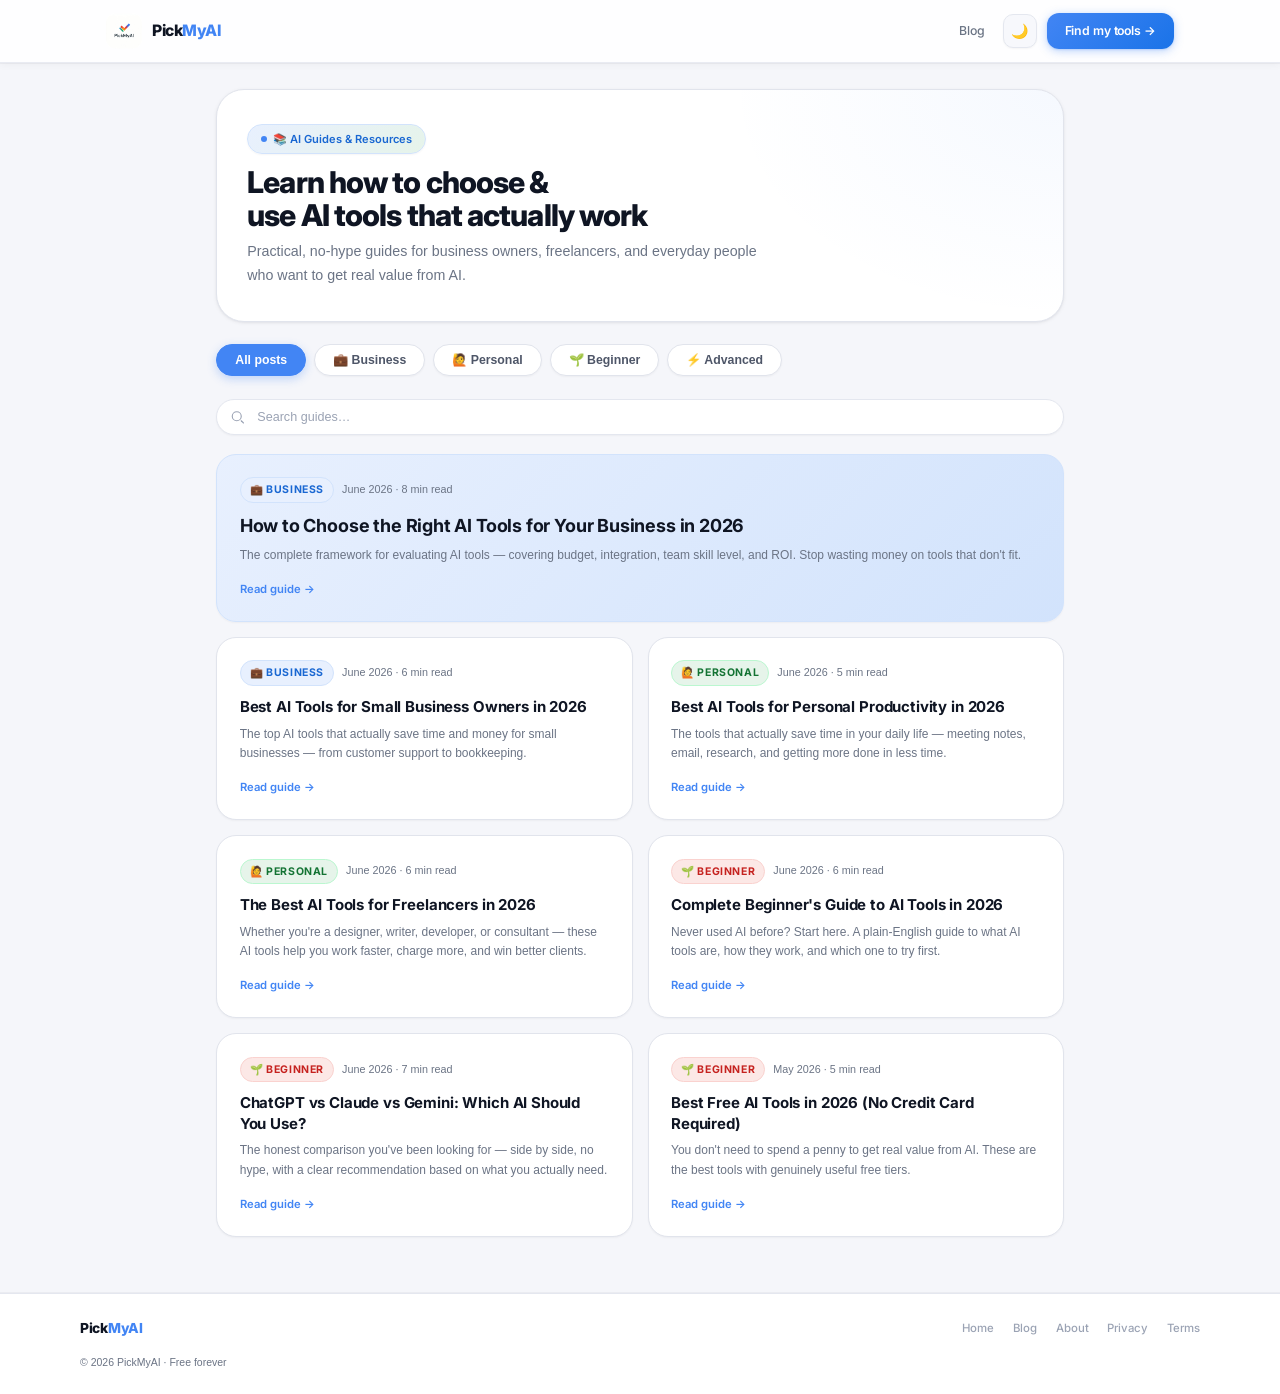
==== commit 292db668: "bbb" ====
--- a/blog/index.html
+++ b/blog/index.html
@@ -14,7 +14,7 @@
 <link href="https://fonts.googleapis.com/css2?family=Inter:wght@300;400;500;600;700;800&family=JetBrains+Mono:wght@400;500&display=swap" rel="stylesheet"/>
 <link rel="stylesheet" href="../css/style.min.css"/>
 <style>
-.blog-hero{background:var(--white);border:1px solid var(--gray-200);border-radius:var(--radius-2xl);padding:2.25rem 2rem;margin-bottom:1.5rem;box-shadow:var(--shadow-sm)}
+.blog-hero{background:var(--white);border:1px solid var(--gray-200);border-radius:var(--radius-2xl);padding:2.25rem 2rem;margin-bottom:1.5rem;}
 .blog-hero h1{font-size:clamp(1.5rem,3vw,2rem);font-weight:800;color:var(--gray-900);letter-spacing:-0.03em;margin-bottom:0.5rem}
 .blog-hero p{font-size:0.95rem;color:var(--gray-500);max-width:520px;line-height:1.65}
 .cat-tabs{display:flex;gap:8px;margin-bottom:1.5rem;flex-wrap:wrap}
@@ -41,7 +41,7 @@
 </style>
 <script>(function(){try{var ct=localStorage.getItem('pickmyai_color')||'google';var dt=localStorage.getItem('pickmyai_theme')||(window.matchMedia('(prefers-color-scheme: dark)').matches?'dark':'light');document.documentElement.setAttribute('data-theme-color',ct);document.documentElement.setAttribute('data-theme',dt);}catch(e){}})();</script>
 <link rel="apple-touch-icon" href="/icons/logo.png"/>
-<link rel="icon" type="image/png" href="/icons/logo.png"/><rect width='100' height='100' rx='22' fill='%234285f4'/><circle cx='30' cy='30' r='16' fill='%23fff'/><circle cx='70' cy='30' r='16' fill='%23ea4335'/><circle cx='30' cy='70' r='16' fill='%2334a853'/><circle cx='70' cy='70' r='16' fill='%23fbbc04'/></svg>"/>
+<link rel="icon" type="image/png" href="/icons/logo.png"/>
 </head>
 <body>
 <div class="reading-prog" id="reading-prog"></div>
--- a/css/style.min.css
+++ b/css/style.min.css
@@ -1 +1 @@
-@keyframes pulse{0%,to{opacity:1;transform:scale(1)}50%{opacity:.4;transform:scale(.7)}}@keyframes stepIn{0%{opacity:0;transform:translateY(10px)}to{opacity:1;transform:translateY(0)}}@keyframes fadeIn{0%{opacity:0}to{opacity:1}}@keyframes spin{to{transform:rotate(360deg)}}@keyframes shimmer{0%{background-position:200%0}to{background-position:-200%0}}@font-face{font-family:"Inter";font-display:swap;src:local("Inter")}@font-face{font-family:"JetBrains Mono";font-display:swap;src:local("JetBrains Mono")}:root,[data-theme-color=google]{--brand:#4285f4;--brand-dark:#1a73e8;--brand-light:#e8f0fe;--brand-mid:#d2e3fc;--brand-text:#1967d2;--brand-rgb:66,133,244;--g-blue:#4285f4;--g-green:#34a853;--g-yellow:#fbbc04;--g-red:#ea4335}[data-theme-color=violet]{--brand:#7c3aed;--brand-dark:#6d28d9;--brand-light:#f5f3ff;--brand-mid:#ede9fe;--brand-text:#5b21b6;--brand-rgb:124,58,237}[data-theme-color=rose]{--brand:#e11d48;--brand-dark:#be123c;--brand-light:#fff1f2;--brand-mid:#ffe4e6;--brand-text:#9f1239;--brand-rgb:225,29,72}[data-theme-color=ocean]{--brand:#2563eb;--brand-dark:#1d4ed8;--brand-light:#eff6ff;--brand-mid:#dbeafe;--brand-text:#1e40af;--brand-rgb:37,99,235}[data-theme-color=forest]{--brand:#059669;--brand-dark:#047857;--brand-light:#ecfdf5;--brand-mid:#d1fae5;--brand-text:#065f46;--brand-rgb:5,150,105}*,::after,::before{box-sizing:border-box;margin:0;padding:0}:root{--white:#ffffff;--bg:#f5f6fa;--bg-warm:#fafafa;--surface:#ffffff;--surface-2:#f7f8fc;--surface-3:#eef0f6;--border:#e4e7ef;--border-strong:#cdd1db;--gray-50:#f7f8fc;--gray-100:#eef0f5;--gray-200:#e1e4ec;--gray-300:#cdd1db;--gray-400:#9ba3b4;--gray-500:#6b7485;--gray-600:#4e5668;--gray-700:#374151;--gray-800:#1f2937;--gray-900:#0f1523;--green:#16a34a;--green-light:#f0fdf4;--green-mid:#bbf7d0;--red:#dc2626;--red-light:#fef2f2;--gold:#d97706;--gold-light:#fffbeb;--pink:#ec4899;--pink-light:#fdf2f8;--teal:#0891b2;--teal-light:#ecfeff;--shadow-xs:0 1px 2px rgba(15,21,35,0.04);--shadow-sm:0 1px 4px rgba(15,21,35,0.06), 0 1px 2px rgba(15,21,35,0.04);--shadow:0 4px 12px rgba(15,21,35,0.07), 0 2px 4px rgba(15,21,35,0.04);--shadow-md:0 8px 24px rgba(15,21,35,0.08), 0 4px 8px rgba(15,21,35,0.04);--shadow-lg:0 20px 40px rgba(15,21,35,0.1), 0 8px 16px rgba(15,21,35,0.05);--shadow-xl:0 32px 64px rgba(15,21,35,0.12), 0 16px 24px rgba(15,21,35,0.06);--radius-sm:8px;--radius:12px;--radius-lg:16px;--radius-xl:20px;--radius-2xl:28px;--radius-3xl:36px;--ease:cubic-bezier(0.4,0,0.2,1);--ease-spring:cubic-bezier(0.34,1.56,0.64,1);--duration:180ms}html{font-size:15px;scroll-behavior:smooth}body{font-family:"Inter",-apple-system,BlinkMacSystemFont,"Segoe UI",sans-serif;background:var(--bg);color:var(--gray-800);line-height:1.65;-webkit-font-smoothing:antialiased;text-rendering:optimizeLegibility}.nav-link:hover,a{text-decoration:none}a{transition:color var(--duration) var(--ease)}a:hover{text-decoration:underline}body,html{overflow-x:hidden;max-width:100vw}.site-header{background:rgba(255,255,255,.88);backdrop-filter:blur(20px) saturate(180%);-webkit-backdrop-filter:blur(20px) saturate(180%);border-bottom:1px solid rgba(228,231,239,.8);position:sticky;top:0;z-index:200;box-shadow:0 1px 0 rgba(15,21,35,.04),0 2px 8px rgba(15,21,35,.04)}.header-inner,.logo{display:flex;align-items:center}.header-inner{max-width:1120px;margin:0 auto;padding:0 1.75rem;gap:1.25rem;height:62px}.logo{gap:10px;text-decoration:none;flex-shrink:0}.logo img{height:36px;width:36px;border-radius:10px;object-fit:contain;box-shadow:var(--shadow-sm)}.email-box h3,.logo-name{font-weight:800;letter-spacing:-.03em}.logo-name{font-size:1.05rem;color:var(--gray-900)}.logo-name span,a,h1 span{color:var(--brand)}.header-right{display:flex;align-items:center;gap:10px;margin-left:auto}.nav-link{font-size:.82rem;font-weight:500;color:var(--gray-500);text-decoration:none;padding:5px 8px;border-radius:8px;transition:all var(--duration) var(--ease)}.nav-link:hover{color:var(--gray-900);background:var(--surface-2)}.color-switcher{display:flex;align-items:center;gap:4px;background:var(--surface-2);border:1px solid var(--border);border-radius:100px;padding:5px 9px;box-shadow:var(--shadow-xs)}.color-dot{width:13px;height:13px;border-radius:50%;border:2px solid transparent;cursor:pointer;transition:all .2s var(--ease-spring);padding:0;flex-shrink:0;display:block;box-shadow:0 1px 3px rgba(0,0,0,.18)}.color-dot:hover{transform:scale(1.3)}.color-dot.active{transform:scale(1.2);box-shadow:0 0 0 2px white,0 0 0 3.5px var(--gray-400)}[data-theme=dark] .color-dot.active{box-shadow:0 0 0 2px var(--gray-100),0 0 0 3.5px var(--gray-400)}.btn-cta,.theme-btn{cursor:pointer;transition:all var(--duration) var(--ease)}.theme-btn{width:34px;height:34px;border-radius:10px;display:flex;align-items:center;justify-content:center;background:var(--surface-2);border:1px solid var(--border);font-size:14px;box-shadow:var(--shadow-xs)}.theme-btn:hover{background:var(--surface-3);border-color:var(--border-strong)}.btn-cta{background:var(--brand);color:#fff;border:0;padding:8px 18px;border-radius:12px;font-size:.82rem;font-weight:600;font-family:"Inter",sans-serif;box-shadow:0 2px 10px rgba(var(--brand-rgb),.35),0 1px 2px rgba(var(--brand-rgb),.2);letter-spacing:-.01em}.btn-cta:hover{background:var(--brand-dark);transform:translateY(-1px);box-shadow:0 4px 16px rgba(var(--brand-rgb),.4),0 2px 4px rgba(var(--brand-rgb),.2);text-decoration:none;color:#fff}[data-theme-color=google] .btn-cta,[data-theme-color=google] .btn-next,[data-theme-color=google] .btn-primary{background:linear-gradient(135deg,#4285f4,#1a73e8)}[data-theme-color=google] .matcher-prog-fill{background:linear-gradient(90deg,#4285f4,#34a853,#fbbc04,#ea4335)}[data-theme-color=google] .hero-badge{background:linear-gradient(135deg,#e8f0fe,#e6f4ea);border-color:#d2e3fc;color:#1967d2}.trust-bar,.trust-item{display:flex;align-items:center}.trust-bar{background:linear-gradient(to right,var(--brand-light),rgba(var(--brand-rgb),.03));border-bottom:1px solid var(--brand-mid);padding:8px 1.75rem;justify-content:center;gap:1.75rem;flex-wrap:wrap;font-size:.75rem;color:var(--brand-text);font-weight:500}.trust-item{gap:5px}.trust-item strong{font-weight:700}.page-wrap{max-width:1120px;margin:0 auto;padding:1.75rem}.two-col{display:grid;grid-template-columns:1fr 420px;gap:1.75rem;align-items:start}.btn{display:inline-flex;align-items:center;gap:7px;padding:11px 24px;border-radius:100px;font-family:"Inter",sans-serif;font-size:.88rem;font-weight:600;cursor:pointer;border:0;transition:all var(--duration) var(--ease);white-space:nowrap;text-decoration:none;letter-spacing:-.01em}.btn-primary{background:var(--brand);color:#fff;box-shadow:0 3px 12px rgba(var(--brand-rgb),.3),0 1px 3px rgba(var(--brand-rgb),.2)}.btn-primary:hover{background:var(--brand-dark);transform:translateY(-2px);box-shadow:0 6px 20px rgba(var(--brand-rgb),.38),0 2px 6px rgba(var(--brand-rgb),.2);text-decoration:none;color:#fff}.btn-secondary{background:var(--surface);color:var(--gray-700);border:1.5px solid var(--border);box-shadow:var(--shadow-xs)}.btn-secondary:hover{border-color:var(--border-strong);background:var(--surface-2);text-decoration:none;box-shadow:var(--shadow-sm)}.btn-lg{padding:13px 32px;font-size:.95rem;border-radius:14px}.badge{display:inline-flex;align-items:center;gap:4px;padding:4px 11px;border-radius:100px;font-size:.68rem;font-weight:700;letter-spacing:.05em;text-transform:uppercase;white-space:nowrap}.badge-best{background:var(--brand-light);color:var(--brand-text);border:1px solid var(--brand-mid)}.badge-alt{background:var(--green-light);color:var(--green);border:1px solid var(--green-mid)}.badge-power{background:var(--pink-light);color:var(--pink);border:1px solid #fce7f3}.section-header{display:flex;align-items:center;gap:10px;margin-bottom:1rem}.section-title{font-size:.92rem;font-weight:700;color:var(--gray-900);flex:1;letter-spacing:-.01em}.section-title span{font-size:.75rem;font-weight:400;color:var(--gray-400);margin-left:6px}.hero{background:var(--surface);border:1px solid var(--border);border-radius:var(--radius-2xl);padding:2.5rem 2.25rem 2.25rem;margin-bottom:1.75rem;box-shadow:var(--shadow-sm);position:relative;overflow:hidden}.hero::before{content:"";position:absolute;inset:0;background:radial-gradient(ellipse 60% 50%at 90% 0%,rgba(var(--brand-rgb),.05) 0%,transparent 70%),radial-gradient(ellipse 40% 40%at 10% 100%,rgba(52,168,83,.04) 0%,transparent 70%);pointer-events:none}.hero-badge{display:inline-flex;align-items:center;gap:6px;background:var(--brand-light);color:var(--brand-text);border:1px solid var(--brand-mid);padding:5px 13px;border-radius:100px;font-size:.74rem;font-weight:600;margin-bottom:1.1rem;box-shadow:var(--shadow-xs)}.hero-badge::before{content:"";width:6px;height:6px;background:var(--brand);border-radius:50%;animation:pulse 2.5s infinite}.hero-stat span,h1{font-weight:800;color:var(--gray-900)}h1{font-size:clamp(1.7rem,3.2vw,2.5rem);letter-spacing:-.04em;line-height:1.12;margin-bottom:.8rem}.hero-p{font-size:.97rem;color:var(--gray-500);line-height:1.7;margin-bottom:1.4rem;max-width:540px;font-weight:400}.hero-btns,.hero-stats{display:flex;gap:10px;flex-wrap:wrap}.hero-stats{gap:0;margin-top:1.75rem;padding-top:1.5rem;border-top:1px solid var(--border)}.hero-stat{text-align:center;flex:1;min-width:60px}.hero-stat span{font-size:1.5rem;display:block;line-height:1;font-family:"JetBrains Mono","Courier New",monospace;letter-spacing:-.02em}.hero-stat small{font-size:.7rem;font-weight:500;margin-top:4px;display:block}.hero-divider{width:1px;background:var(--border);align-self:stretch;margin:0 .5rem}.how-grid{display:grid;grid-template-columns:repeat(2,1fr);gap:12px;margin-bottom:1.75rem}.how-card{background:var(--surface);border:1px solid var(--border);border-radius:var(--radius-xl);padding:1.4rem 1.25rem;box-shadow:var(--shadow-xs);transition:all var(--duration) var(--ease);position:relative;overflow:hidden}.how-card::after{content:"";position:absolute;top:0;left:0;right:0;height:2px;background:linear-gradient(90deg,transparent,var(--brand-mid),transparent);opacity:0;transition:opacity .3s}.how-card:hover{border-color:var(--brand-mid);box-shadow:var(--shadow);transform:translateY(-2px)}.how-card:hover::after{opacity:1}.how-num{font-size:1.75rem;font-weight:800;color:var(--surface-3);line-height:1;margin-bottom:.6rem;font-family:"JetBrains Mono",monospace;letter-spacing:-.02em}.how-t{font-size:.86rem;font-weight:700;color:var(--gray-800);margin-bottom:4px;letter-spacing:-.01em}.faq-q::after,.how-d{font-size:.76rem;color:var(--gray-400);line-height:1.65}.features-list{display:flex;flex-direction:column;gap:9px;margin-bottom:1.75rem}.feature-item{display:flex;align-items:flex-start;gap:12px;background:var(--surface);border:1px solid var(--border);border-radius:var(--radius-lg);padding:1.1rem 1.2rem;box-shadow:var(--shadow-xs);transition:all var(--duration) var(--ease)}.feature-item:hover{border-color:var(--brand-mid);box-shadow:var(--shadow-sm);transform:translateX(2px)}.feature-ico{width:36px;height:36px;border-radius:10px;display:flex;align-items:center;justify-content:center;font-size:18px;flex-shrink:0;background:var(--brand-light);border:1px solid var(--brand-mid)}.feature-t{font-size:.86rem;font-weight:700;color:var(--gray-900);margin-bottom:3px;letter-spacing:-.01em}.feature-d{font-size:.77rem;color:var(--gray-500);line-height:1.6}.faq-list{display:flex;flex-direction:column;gap:8px;margin-bottom:1.75rem}.faq-item{background:var(--surface);border:1px solid var(--border);border-radius:var(--radius-lg);overflow:hidden;box-shadow:var(--shadow-xs);transition:border-color var(--duration)}.faq-item:hover{border-color:var(--border-strong)}.faq-q{padding:1rem 1.2rem;font-size:.86rem;font-weight:600;color:var(--gray-800);cursor:pointer;display:flex;align-items:center;justify-content:space-between;gap:12px;transition:background var(--duration);user-select:none}.faq-q:hover{background:var(--surface-2)}.faq-q::after{content:"+";font-size:1.2rem;flex-shrink:0;transition:transform .25s var(--ease);line-height:1}.faq-item.open .faq-q::after{transform:rotate(45deg)}.faq-item.open .faq-q{color:var(--brand-text)}.faq-a{max-height:0;overflow:hidden;transition:max-height .35s var(--ease);font-size:.82rem;color:var(--gray-600);line-height:1.75}.faq-item.open .faq-a{max-height:500px}.faq-a-inner{padding:0 1.2rem 1.1rem}.blog-promo{background:linear-gradient(135deg,var(--brand-light),rgba(var(--brand-rgb),.06));border:1px solid var(--brand-mid);border-radius:var(--radius-xl);padding:1.5rem;margin-bottom:1.75rem;display:flex;align-items:center;gap:1.25rem;flex-wrap:wrap;box-shadow:var(--shadow-xs)}.blog-promo-icon{font-size:2rem;flex-shrink:0}.blog-promo-body{flex:1;min-width:200px}.blog-promo-title{font-size:.92rem;font-weight:700;color:var(--gray-900);margin-bottom:4px;letter-spacing:-.01em}.blog-promo-desc{font-size:.78rem;color:var(--gray-500);line-height:1.55}.blog-promo-links{display:flex;gap:7px;flex-wrap:wrap;margin-top:.8rem}.blog-promo-link{font-size:.74rem;font-weight:600;color:var(--brand-text);background:var(--surface);border:1px solid var(--brand-mid);padding:5px 13px;border-radius:100px;text-decoration:none;transition:all var(--duration) var(--ease);box-shadow:var(--shadow-xs)}.blog-promo-link:hover{background:var(--brand);color:#fff;border-color:var(--brand);text-decoration:none}.email-box{background:linear-gradient(135deg,var(--gray-900) 0%,#1a2744 100%);border-radius:var(--radius-2xl);padding:2rem;text-align:center;margin-bottom:1.75rem;color:#fff;box-shadow:var(--shadow-lg);position:relative;overflow:hidden}.email-box::before{content:"";position:absolute;inset:0;background:radial-gradient(ellipse 60% 70%at 50%0,rgba(66,133,244,.15)0,transparent 70%);pointer-events:none}.email-box h3{font-size:1.15rem;margin-bottom:6px;position:relative}.email-box p{font-size:.83rem;opacity:.55;margin-bottom:1.25rem;line-height:1.65;position:relative}.email-row{display:flex;gap:8px;max-width:380px;margin:0 auto;flex-wrap:wrap;position:relative}.email-in{flex:1;min-width:180px;background:rgba(255,255,255,.08);border:1px solid rgba(255,255,255,.14);color:#fff;padding:10px 16px;border-radius:12px;font-family:"Inter",sans-serif;font-size:.84rem;outline:0;transition:border-color var(--duration)}.email-in::placeholder{color:rgba(255,255,255,.3)}.email-in:focus{border-color:rgba(255,255,255,.35);background:rgba(255,255,255,.11)}.email-btn{background:var(--brand);color:#fff;border:0;padding:10px 20px;border-radius:12px;font-family:"Inter",sans-serif;font-size:.84rem;font-weight:600;cursor:pointer;white-space:nowrap;box-shadow:0 3px 12px rgba(var(--brand-rgb),.4);transition:all var(--duration) var(--ease)}.email-btn:hover{background:var(--brand-dark);transform:translateY(-1px)}.email-note{font-size:.7rem;opacity:.3;margin-top:10px;position:relative}.matcher-card{background:var(--surface);border:1px solid var(--border);border-radius:var(--radius-2xl);box-shadow:var(--shadow-lg);overflow:hidden;position:sticky;top:78px}.matcher-prog{height:3px;background:var(--surface-3)}.matcher-prog-fill{height:3px;background:linear-gradient(90deg,var(--brand),rgba(var(--brand-rgb),.6));width:0%;transition:width .45s var(--ease)}.matcher-body{padding:1.75rem}.step{display:none}.step.active{display:block;animation:stepIn .28s var(--ease)}.step-meta{display:flex;justify-content:space-between;align-items:center;margin-bottom:1.25rem}.step-label{font-size:.68rem;font-weight:700;letter-spacing:.1em;text-transform:uppercase}.step-back{background:0 0;border:0;cursor:pointer;font-size:.78rem;color:var(--gray-400);font-family:"Inter",sans-serif;padding:4px 8px;border-radius:8px;transition:all var(--duration);display:flex;align-items:center;gap:3px}.step-back:hover{color:var(--gray-700);background:var(--surface-2)}.step-back[hidden]{visibility:hidden;pointer-events:none}.step-q{font-size:1.1rem;font-weight:800;color:var(--gray-900);margin-bottom:4px;letter-spacing:-.03em;line-height:1.25}.step-hint{font-size:.77rem;color:var(--gray-400);margin-bottom:1.1rem;line-height:1.5}.opts,.opts-2{gap:7px;margin-bottom:1.1rem}.opts{display:flex;flex-direction:column}.opts-2{display:grid;grid-template-columns:1fr 1fr}.opt{display:flex;align-items:center;gap:11px;padding:11px 14px;border:1.5px solid var(--border);border-radius:var(--radius-lg);cursor:pointer;background:var(--surface);color:var(--gray-700);font-family:"Inter",sans-serif;text-align:left;width:100%;transition:all .17s var(--ease);box-shadow:var(--shadow-xs)}.opt.sel,.opt:hover{border-color:var(--brand);background:var(--brand-light)}.opt:hover{transform:translateY(-1px);box-shadow:var(--shadow-sm)}.opt.sel{box-shadow:0 0 0 3px rgba(var(--brand-rgb),.12),var(--shadow-sm)}.opt-ico{font-size:17px;width:28px;text-align:center;flex-shrink:0}.opt-body{flex:1;min-width:0}.opt-t{font-size:.82rem;font-weight:600;display:block;color:var(--gray-800);margin-bottom:1px;letter-spacing:-.01em}.opt-d{font-size:.7rem;color:var(--gray-400);display:block;white-space:nowrap;overflow:hidden;text-overflow:ellipsis}.opt.sel .opt-d,.opt.sel .opt-t{color:var(--brand-text)}.opt.sel .opt-d{opacity:.65}.step-foot{display:flex;justify-content:flex-end;padding-top:6px}.btn-next{background:var(--brand);color:#fff;border:0;padding:11px 26px;border-radius:100px;font-family:"Inter",sans-serif;font-size:.86rem;font-weight:600;cursor:pointer;transition:all var(--duration) var(--ease);display:flex;align-items:center;gap:7px;box-shadow:0 3px 12px rgba(var(--brand-rgb),.3),0 1px 3px rgba(var(--brand-rgb),.2);letter-spacing:-.01em}.btn-next:hover{background:var(--brand-dark);transform:translateY(-1px);box-shadow:0 5px 20px rgba(var(--brand-rgb),.38),0 2px 6px rgba(var(--brand-rgb),.2)}.btn-next:disabled{opacity:.28;cursor:not-allowed;transform:none;box-shadow:none}.loading{display:none;flex-direction:column;align-items:center;justify-content:center;padding:2.5rem 0;gap:1rem;text-align:center}.loading.on{display:flex;animation:fadeIn .2s ease}.spinner{width:38px;height:38px;border:2.5px solid var(--surface-3);border-top-color:var(--brand);border-radius:50%;animation:spin .75s linear infinite}.loading-h{font-size:.95rem;font-weight:700;color:var(--gray-900);letter-spacing:-.01em}.loading-p{font-size:.78rem;color:var(--gray-400)}.skeleton{background:linear-gradient(90deg,var(--surface-2) 25%,var(--surface-3) 50%,var(--surface-2) 75%);background-size:200% 100%;animation:shimmer 1.5s infinite;border-radius:7px}.skeleton-card{background:var(--surface);border:1.5px solid var(--border);border-radius:var(--radius-lg);padding:14px 16px;margin-bottom:8px}.skeleton-line{height:12px;margin-bottom:8px}.w-60{width:60%}.w-80{width:80%}.w-40{width:40%}.w-100{width:100%}.results{display:none}.results.on{display:block;animation:stepIn .32s ease}.blog-hero h1,.results-h{font-weight:800;color:var(--gray-900)}.results-h{font-size:1rem;margin-bottom:3px;letter-spacing:-.02em}.results-sub{font-size:.72rem;color:var(--gray-400);margin-bottom:1.1rem}.tool-list{display:flex;flex-direction:column;gap:10px;margin-bottom:1.1rem}.tool-item{background:var(--surface);border:1.5px solid var(--border);border-radius:var(--radius-lg);padding:15px 17px;transition:all var(--duration) var(--ease);box-shadow:var(--shadow-xs)}.tool-item:hover{border-color:var(--brand);transform:translateY(-2px);box-shadow:var(--shadow)}.tool-item.top{border-color:var(--brand);background:var(--brand-light);box-shadow:0 4px 16px rgba(var(--brand-rgb),.12),var(--shadow-sm)}.tool-head{display:flex;align-items:flex-start;justify-content:space-between;gap:10px;margin-bottom:8px}.tool-name{font-size:.97rem;font-weight:700;color:var(--gray-900);letter-spacing:-.02em}.tool-item.top .tool-name{color:var(--brand-text)}.tool-tag{font-size:.7rem;color:var(--gray-400);margin-top:2px}.tool-item.top .tool-tag{color:var(--brand-text);opacity:.6}.tool-why{font-size:.79rem;color:var(--gray-600);line-height:1.6;margin-bottom:10px}.tool-item.top .tool-price,.tool-item.top .tool-why{color:var(--brand-text)}.tool-foot{display:flex;align-items:center;justify-content:space-between;flex-wrap:wrap;gap:6px}.tool-price{font-size:.78rem;font-weight:600;color:var(--gray-700);font-family:"JetBrains Mono",monospace}.tool-link{font-size:.72rem;font-weight:600;color:var(--brand);border:1px solid var(--brand-mid);padding:5px 13px;border-radius:100px;transition:all var(--duration) var(--ease);display:inline-flex;align-items:center;gap:3px;box-shadow:var(--shadow-xs)}.tool-link:hover{border-color:var(--brand);text-decoration:none;box-shadow:var(--shadow-sm)}.tool-item.top .tool-link{color:var(--brand-text);border-color:rgba(var(--brand-rgb),.35)}.tool-item.top .tool-link:hover,.tool-link:hover{background:var(--brand);color:#fff}.results-actions{display:flex;gap:8px;flex-wrap:wrap}.btn-copy,.btn-restart,.btn-share{padding:8px 17px;border-radius:100px;font-family:"Inter",sans-serif;font-size:.78rem;font-weight:600;cursor:pointer;transition:all var(--duration);display:flex;align-items:center;gap:5px}.btn-restart{background:0 0;border:1px solid var(--border);color:var(--gray-500)}.btn-restart:hover{border-color:var(--border-strong);color:var(--gray-800);background:var(--surface-2)}.btn-copy,.btn-share{background:0 0;border:1px solid var(--brand-mid);color:var(--brand)}.btn-share:hover{background:var(--brand);color:#fff;border-color:var(--brand)}.btn-copy{border:1px solid var(--border);color:var(--gray-500)}.btn-copy:hover{border-color:var(--brand);color:var(--brand)}.btn-copy.copied{border-color:var(--green);color:var(--green);background:var(--green-light)}.error-state{text-align:center;padding:1.75rem 0;display:none}.error-state.show{display:block;animation:stepIn .25s ease}.error-emoji{font-size:2rem;margin-bottom:.75rem}.error-title{font-size:.95rem;font-weight:700;color:var(--gray-900);margin-bottom:4px}.error-msg{font-size:.8rem;color:var(--gray-400);margin-bottom:1.25rem;line-height:1.6}.btn-retry{background:var(--brand);color:#fff;border:0;padding:10px 24px;border-radius:100px;font-family:"Inter",sans-serif;font-size:.85rem;font-weight:600;cursor:pointer;transition:all var(--duration);box-shadow:0 3px 12px rgba(var(--brand-rgb),.3)}.btn-retry:hover{background:var(--brand-dark);transform:translateY(-1px)}.blog-hero{background:var(--surface);border:1px solid var(--border);border-radius:var(--radius-2xl);padding:2.25rem 2rem;margin-bottom:1.5rem;box-shadow:var(--shadow-sm);position:relative;overflow:hidden}.blog-hero::before{content:"";position:absolute;top:0;right:0;width:40%;height:100%;background:radial-gradient(ellipse at top right,rgba(var(--brand-rgb),.05) 0%,transparent 70%);pointer-events:none}.blog-hero h1{font-size:clamp(1.5rem,3vw,2rem);letter-spacing:-.03em;margin-bottom:.5rem}.blog-hero p{font-size:.92rem;color:var(--gray-500);max-width:520px;line-height:1.65}.cat-tabs{display:flex;gap:7px;margin-bottom:1.25rem;flex-wrap:wrap}.blog-search input,.cat-tab{border:1.5px solid var(--border);border-radius:100px;background:var(--surface);box-shadow:var(--shadow-xs)}.cat-tab{padding:7px 17px;font-size:.8rem;font-weight:600;cursor:pointer;color:var(--gray-600);transition:all var(--duration) var(--ease)}.cat-tab:hover{border-color:var(--brand-mid);color:var(--brand-text);background:var(--brand-light)}.cat-tab.active{background:var(--brand);color:#fff;border-color:var(--brand);box-shadow:0 3px 10px rgba(var(--brand-rgb),.3)}.blog-search{position:relative;margin-bottom:1.25rem}.blog-search input{width:100%;padding:10px 16px 10px 40px;font-family:"Inter",sans-serif;font-size:.84rem;color:var(--gray-800);outline:0;transition:all var(--duration)}.blog-search input:focus{border-color:var(--brand);box-shadow:0 0 0 3px rgba(var(--brand-rgb),.1)}.blog-search input::placeholder{color:var(--gray-400)}.blog-search svg{position:absolute;left:14px;top:50%;transform:translateY(-50%);color:var(--gray-400);pointer-events:none}.posts-grid{display:grid;grid-template-columns:repeat(auto-fill,minmax(290px,1fr));gap:14px}.post-card{background:var(--surface);border:1px solid var(--border);border-radius:var(--radius-xl);padding:1.5rem;box-shadow:var(--shadow-xs);transition:all var(--duration) var(--ease);display:flex;flex-direction:column;text-decoration:none;color:inherit}.post-card:hover{border-color:var(--brand-mid);transform:translateY(-3px);box-shadow:var(--shadow-md);text-decoration:none}.post-meta{display:flex;align-items:center;gap:8px;margin-bottom:.8rem;flex-wrap:wrap}.post-cat{font-size:.68rem;font-weight:700;letter-spacing:.05em;text-transform:uppercase;padding:3px 9px;border-radius:100px}.cat-business{background:var(--brand-light);color:var(--brand-text);border:1px solid var(--brand-mid)}.cat-personal{background:var(--green-light);color:var(--green);border:1px solid var(--green-mid)}.cat-beginner{background:#fce8e6;color:#c5221f;border:1px solid #fad2cf}.cat-advanced{background:#fef7e0;color:#b05a00;border:1px solid #fde68a}.post-date{font-size:.71rem}.post-title{font-size:.97rem;font-weight:700;color:var(--gray-900);line-height:1.4;margin-bottom:.5rem;letter-spacing:-.02em}.post-excerpt{font-size:.79rem;color:var(--gray-500);line-height:1.65;flex:1;margin-bottom:1rem}.post-read{font-size:.74rem;font-weight:600;color:var(--brand);display:flex;align-items:center;gap:4px;margin-top:auto}.featured-post{grid-column:1/-1}.featured-post .post-title{font-size:1.15rem}.post-card.hidden{display:none}.testi-grid{display:grid;grid-template-columns:1fr 1fr;gap:10px}.testi-card{background:var(--surface);border:1px solid var(--border);border-radius:var(--radius-xl);padding:1.25rem;box-shadow:var(--shadow-xs);transition:all var(--duration)}.testi-card:hover{border-color:var(--brand-mid);box-shadow:var(--shadow)}.testi-stars{color:#fbbc04;font-size:.72rem;margin-bottom:.6rem;letter-spacing:1px}.testi-text{font-size:.8rem;color:var(--gray-600);line-height:1.7;margin-bottom:.75rem;font-style:italic}.testi-author,.testi-avatar{display:flex;align-items:center}.testi-author{gap:9px}.testi-avatar{width:30px;height:30px;border-radius:50%;background:var(--brand-light);color:var(--brand-text);justify-content:center;font-size:.72rem;font-weight:800;flex-shrink:0;border:1.5px solid var(--brand-mid)}.testi-name{font-size:.78rem;font-weight:700;color:var(--gray-800)}.footer-links a,.testi-role{font-size:.68rem;color:var(--gray-400)}.back-top,.reading-prog{position:fixed;pointer-events:none}.back-top{bottom:1.5rem;right:1.5rem;z-index:500;width:42px;height:42px;border-radius:13px;background:var(--gray-900);color:#fff;border:0;display:flex;align-items:center;justify-content:center;font-size:16px;cursor:pointer;box-shadow:var(--shadow-md);opacity:0;transition:all .28s var(--ease)}.back-top.show{opacity:1;pointer-events:all}.back-top:hover{transform:translateY(-2px);background:var(--brand);box-shadow:var(--shadow-lg)}.reading-prog{top:0;left:0;z-index:300;height:3px;width:0%;background:linear-gradient(90deg,var(--brand),rgba(var(--brand-rgb),.5));transition:width .1s linear}[data-theme-color=google] .reading-prog{background:linear-gradient(90deg,#4285f4,#34a853,#fbbc04,#ea4335)}.author-bio{background:var(--surface);border:1px solid var(--border);border-radius:var(--radius-xl);padding:1.25rem;display:flex;gap:1rem;align-items:flex-start;margin-top:2rem;box-shadow:var(--shadow-xs)}.author-avatar{width:48px;height:48px;border-radius:14px;background:linear-gradient(135deg,var(--brand),rgba(var(--brand-rgb),.6));display:flex;align-items:center;justify-content:center;font-size:1.1rem;flex-shrink:0;color:#fff;font-weight:800}.author-name{font-size:.88rem;font-weight:700;color:var(--gray-900);margin-bottom:2px;letter-spacing:-.01em}.author-title{font-size:.74rem;color:var(--brand);font-weight:500;margin-bottom:6px}.author-desc{font-size:.77rem;color:var(--gray-500);line-height:1.65}.site-footer{background:var(--surface);border-top:1px solid var(--border);padding:1.5rem;margin-top:2rem;box-shadow:0-1px 0 rgba(15,21,35,.04)}.footer-inner{max-width:1120px;margin:0 auto;display:flex;align-items:center;justify-content:space-between;flex-wrap:wrap;gap:1rem}.footer-logo{font-size:.92rem;font-weight:800;color:var(--gray-900);letter-spacing:-.02em}.footer-logo span{color:var(--brand)}.footer-links{display:flex;gap:1.25rem;flex-wrap:wrap}.footer-links a{font-size:.76rem;font-weight:500;transition:color var(--duration)}.footer-links a:hover{color:var(--brand);text-decoration:none}.footer-copy{font-size:.7rem;width:100%}[data-theme=dark]{--bg:#0d0f17;--bg-warm:#0f1219;--surface:#161922;--surface-2:#1e2130;--surface-3:#252a3a;--border:#2a2f45;--border-strong:#373d56;--white:#161922;--gray-50:#161922;--gray-100:#1e2130;--gray-200:#2a2f45;--gray-300:#373d56;--gray-400:#6b7280;--gray-500:#9ca3af;--gray-600:#d1d5db;--gray-700:#e5e7eb;--gray-800:#f3f4f6;--gray-900:#f9fafb}[data-theme=dark] .site-header{background:rgba(13,15,23,.88);border-color:var(--border)}[data-theme=dark] .hero::before{opacity:.7}[data-theme=dark] .opt:hover{background:rgba(var(--brand-rgb),.1)}[data-theme=dark] .opt.sel{background:rgba(var(--brand-rgb),.15)}[data-theme=dark] .tool-item.top{background:rgba(var(--brand-rgb),.12)}[data-theme=dark] .email-box{background:linear-gradient(135deg,#0d0f17,#1a2744)}[data-theme=dark] .back-top{background:var(--surface-3)}[data-theme=dark] .back-top:hover{background:var(--brand)}[data-theme=dark] .how-card::after{opacity:0}[data-theme=dark] .how-card:hover::after{opacity:.6}.footer-copy,.hero-stat small,.post-date,.step-label{color:var(--gray-500)!important}@media (max-width:900px){.two-col{grid-template-columns:1fr}.matcher-card{position:static}.how-grid{grid-template-columns:1fr 1fr}}@media (max-width:680px){.color-switcher,.nav-link{display:none}}@media (max-width:480px){html{font-size:14px}.header-inner{height:54px;padding:0 1rem;gap:8px}.logo-name{font-size:.96rem}.logo img{height:30px;width:30px}.btn-cta{padding:6px 12px;font-size:.76rem;border-radius:9px}.theme-btn{width:30px;height:30px;border-radius:8px}.trust-bar{justify-content:flex-start;overflow-x:auto;flex-wrap:nowrap;padding:6px 1rem;gap:1rem;-webkit-overflow-scrolling:touch;scrollbar-width:none}.trust-bar::-webkit-scrollbar{display:none}.trust-item{white-space:nowrap;flex-shrink:0}.hero{padding:1.5rem 1.25rem}.hero-badge{font-size:.7rem;padding:4px 11px}h1{font-size:1.65rem}.hero-p{font-size:.88rem}.hero-btns{flex-direction:column;gap:8px}.hero-btns .btn{width:100%;justify-content:center}.hero-stats{overflow-x:auto;flex-wrap:nowrap;gap:0;padding-top:1rem;margin-top:1.25rem}.hero-divider{display:none}.page-wrap{padding:.875rem}.how-grid{grid-template-columns:1fr;gap:8px}.matcher-body{padding:1.1rem}.step-q{font-size:.97rem}.opts-2{grid-template-columns:1fr 1fr;gap:5px}.opt{padding:9px 11px;gap:8px}.opt-ico{font-size:14px;width:22px}.opt-t{font-size:.76rem}.opt-d{font-size:.65rem}.btn-next{padding:10px 22px;font-size:.83rem}.results-actions{gap:6px}.btn-copy,.btn-restart,.btn-share{padding:7px 12px;font-size:.74rem;flex:1;justify-content:center}.tool-item{padding:12px 13px}.tool-name{font-size:.9rem}.email-box{padding:1.5rem 1rem;border-radius:var(--radius-xl)}.email-row{flex-direction:column;gap:8px}.email-btn,.email-in{width:100%;border-radius:12px}.faq-q{padding:.875rem 1rem;font-size:.82rem}.blog-hero{padding:1.35rem 1.1rem}.blog-hero h1{font-size:1.4rem}.posts-grid{grid-template-columns:1fr}.cat-tabs{overflow-x:auto;flex-wrap:nowrap;padding-bottom:4px}.cat-tab{white-space:nowrap;flex-shrink:0}.testi-grid{grid-template-columns:1fr}.back-top{bottom:1rem;right:1rem;width:38px;height:38px;border-radius:11px}.site-footer{padding:1.25rem 1rem}.footer-inner{flex-direction:column;align-items:flex-start;gap:.75rem}}@media (max-width:375px){h1{font-size:1.45rem}.opts-2{grid-template-columns:1fr}.btn-cta{display:none}}@media (min-width:481px) and (max-width:768px){html{font-size:14.5px}.page-wrap{padding:1.1rem}.hero{padding:1.75rem 1.5rem}h1{font-size:2rem}.how-grid{grid-template-columns:1fr 1fr}.email-row{flex-direction:column}.email-btn,.email-in{width:100%}.posts-grid{grid-template-columns:1fr 1fr}.color-switcher{display:none}}@media (hover:none) and (pointer:coarse){.opt{min-height:48px}.btn-copy,.btn-next,.btn-restart,.btn-share{min-height:44px}.cat-tab{min-height:40px}.faq-q{min-height:48px}.tool-link{min-height:34px;padding:6px 14px}}@media (prefers-reduced-motion:reduce){*,::after,::before{animation-duration:.01ms!important;transition-duration:.01ms!important}}+@keyframes pulse{0%,to{opacity:1;transform:scale(1)}50%{opacity:.4;transform:scale(.7)}}@keyframes stepIn{0%{opacity:0;transform:translateY(10px)}to{opacity:1;transform:translateY(0)}}@keyframes fadeIn{0%{opacity:0}to{opacity:1}}@keyframes spin{to{transform:rotate(360deg)}}@keyframes shimmer{0%{background-position:200%0}to{background-position:-200%0}}@font-face{font-family:"Inter";font-display:swap;src:local("Inter")}@font-face{font-family:"JetBrains Mono";font-display:swap;src:local("JetBrains Mono")}:root,[data-theme-color=google]{--brand:#4285f4;--brand-dark:#1a73e8;--brand-light:#e8f0fe;--brand-mid:#d2e3fc;--brand-text:#1967d2;--brand-rgb:66,133,244;--g-blue:#4285f4;--g-green:#34a853;--g-yellow:#fbbc04;--g-red:#ea4335}[data-theme-color=violet]{--brand:#7c3aed;--brand-dark:#6d28d9;--brand-light:#f5f3ff;--brand-mid:#ede9fe;--brand-text:#5b21b6;--brand-rgb:124,58,237}[data-theme-color=rose]{--brand:#e11d48;--brand-dark:#be123c;--brand-light:#fff1f2;--brand-mid:#ffe4e6;--brand-text:#9f1239;--brand-rgb:225,29,72}[data-theme-color=ocean]{--brand:#2563eb;--brand-dark:#1d4ed8;--brand-light:#eff6ff;--brand-mid:#dbeafe;--brand-text:#1e40af;--brand-rgb:37,99,235}[data-theme-color=forest]{--brand:#059669;--brand-dark:#047857;--brand-light:#ecfdf5;--brand-mid:#d1fae5;--brand-text:#065f46;--brand-rgb:5,150,105}*,::after,::before{box-sizing:border-box;margin:0;padding:0}:root{--white:#ffffff;--bg:#f5f6fa;--bg-warm:#fafafa;--surface:#ffffff;--surface-2:#f7f8fc;--surface-3:#eef0f6;--border:#e4e7ef;--border-strong:#cdd1db;--gray-50:#f7f8fc;--gray-100:#eef0f5;--gray-200:#e1e4ec;--gray-300:#cdd1db;--gray-400:#9ba3b4;--gray-500:#6b7485;--gray-600:#4e5668;--gray-700:#374151;--gray-800:#1f2937;--gray-900:#0f1523;--green:#16a34a;--green-light:#f0fdf4;--green-mid:#bbf7d0;--red:#dc2626;--red-light:#fef2f2;--gold:#d97706;--gold-light:#fffbeb;--pink:#ec4899;--pink-light:#fdf2f8;--teal:#0891b2;--teal-light:#ecfeff;--shadow-xs:0 1px 2px rgba(15,21,35,0.04);--shadow-sm:0 1px 4px rgba(15,21,35,0.06), 0 1px 2px rgba(15,21,35,0.04);--shadow:0 4px 12px rgba(15,21,35,0.07), 0 2px 4px rgba(15,21,35,0.04);--shadow-md:0 8px 24px rgba(15,21,35,0.08), 0 4px 8px rgba(15,21,35,0.04);--shadow-lg:0 20px 40px rgba(15,21,35,0.1), 0 8px 16px rgba(15,21,35,0.05);--shadow-xl:0 32px 64px rgba(15,21,35,0.12), 0 16px 24px rgba(15,21,35,0.06);--radius-sm:8px;--radius:12px;--radius-lg:16px;--radius-xl:20px;--radius-2xl:28px;--radius-3xl:36px;--ease:cubic-bezier(0.4,0,0.2,1);--ease-spring:cubic-bezier(0.34,1.56,0.64,1);--duration:180ms}html{font-size:15px;scroll-behavior:smooth}body{font-family:"Inter",-apple-system,BlinkMacSystemFont,"Segoe UI",sans-serif;background:var(--bg);color:var(--gray-800);line-height:1.65;-webkit-font-smoothing:antialiased;text-rendering:optimizeLegibility}.nav-link:hover,a{text-decoration:none}a{transition:color var(--duration) var(--ease)}a:hover{text-decoration:underline}body,html{overflow-x:hidden;max-width:100vw}.site-header{background:rgba(255,255,255,.88);backdrop-filter:blur(20px) saturate(180%);-webkit-backdrop-filter:blur(20px) saturate(180%);border-bottom:1px solid rgba(228,231,239,.8);position:sticky;top:0;z-index:200;box-shadow:0 1px 0 rgba(15,21,35,.04),0 2px 8px rgba(15,21,35,.04)}.header-inner,.logo{display:flex;align-items:center}.header-inner{max-width:1120px;margin:0 auto;padding:0 1.75rem;gap:1.25rem;height:62px}.logo{gap:10px;text-decoration:none;flex-shrink:0}.logo img{height:36px;width:36px;border-radius:10px;object-fit:contain}.email-box h3,.logo-name{font-weight:800;letter-spacing:-.03em}.logo-name{font-size:1.05rem;color:var(--gray-900)}.logo-name span,a,h1 span{color:var(--brand)}.header-right{display:flex;align-items:center;gap:10px;margin-left:auto}.nav-link{font-size:.82rem;font-weight:500;color:var(--gray-500);text-decoration:none;padding:5px 8px;border-radius:8px;transition:all var(--duration) var(--ease)}.nav-link:hover{color:var(--gray-900);background:var(--surface-2)}.color-switcher{display:flex;align-items:center;gap:4px;background:var(--surface-2);border:1px solid var(--border);border-radius:100px;padding:5px 9px;box-shadow:var(--shadow-xs)}.color-dot{width:13px;height:13px;border-radius:50%;border:2px solid transparent;cursor:pointer;transition:all .2s var(--ease-spring);padding:0;flex-shrink:0;display:block;box-shadow:0 1px 3px rgba(0,0,0,.18)}.color-dot:hover{transform:scale(1.3)}.color-dot.active{transform:scale(1.2);box-shadow:0 0 0 2px white,0 0 0 3.5px var(--gray-400)}[data-theme=dark] .color-dot.active{box-shadow:0 0 0 2px var(--gray-100),0 0 0 3.5px var(--gray-400)}.btn-cta,.theme-btn{cursor:pointer;transition:all var(--duration) var(--ease)}.theme-btn{width:34px;height:34px;border-radius:10px;display:flex;align-items:center;justify-content:center;background:var(--surface-2);border:1px solid var(--border);font-size:14px;box-shadow:var(--shadow-xs)}.theme-btn:hover{background:var(--surface-3);border-color:var(--border-strong)}.btn-cta{background:var(--brand);color:#fff;border:0;padding:8px 18px;border-radius:12px;font-size:.82rem;font-weight:600;font-family:"Inter",sans-serif;box-shadow:0 2px 10px rgba(var(--brand-rgb),.35),0 1px 2px rgba(var(--brand-rgb),.2);letter-spacing:-.01em}.btn-cta:hover{background:var(--brand-dark);transform:translateY(-1px);box-shadow:0 4px 16px rgba(var(--brand-rgb),.4),0 2px 4px rgba(var(--brand-rgb),.2);text-decoration:none;color:#fff}[data-theme-color=google] .btn-cta,[data-theme-color=google] .btn-next,[data-theme-color=google] .btn-primary{background:linear-gradient(135deg,#4285f4,#1a73e8)}[data-theme-color=google] .matcher-prog-fill{background:linear-gradient(90deg,#4285f4,#34a853,#fbbc04,#ea4335)}[data-theme-color=google] .hero-badge{background:linear-gradient(135deg,#e8f0fe,#e6f4ea);border-color:#d2e3fc;color:#1967d2}.trust-bar,.trust-item{display:flex;align-items:center}.trust-bar{background:linear-gradient(to right,var(--brand-light),rgba(var(--brand-rgb),.03));border-bottom:1px solid var(--brand-mid);padding:8px 1.75rem;justify-content:center;gap:1.75rem;flex-wrap:wrap;font-size:.75rem;color:var(--brand-text);font-weight:500}.trust-item{gap:5px}.trust-item strong{font-weight:700}.page-wrap{max-width:1120px;margin:0 auto;padding:1.75rem}.two-col{display:grid;grid-template-columns:1fr 420px;gap:1.75rem;align-items:start}.btn{display:inline-flex;align-items:center;gap:7px;padding:11px 24px;border-radius:100px;font-family:"Inter",sans-serif;font-size:.88rem;font-weight:600;cursor:pointer;border:0;transition:all var(--duration) var(--ease);white-space:nowrap;text-decoration:none;letter-spacing:-.01em}.btn-primary{background:var(--brand);color:#fff;box-shadow:0 3px 12px rgba(var(--brand-rgb),.3),0 1px 3px rgba(var(--brand-rgb),.2)}.btn-primary:hover{background:var(--brand-dark);transform:translateY(-2px);box-shadow:0 6px 20px rgba(var(--brand-rgb),.38),0 2px 6px rgba(var(--brand-rgb),.2);text-decoration:none;color:#fff}.btn-secondary{background:var(--surface);color:var(--gray-700);border:1.5px solid var(--border);box-shadow:var(--shadow-xs)}.btn-secondary:hover{border-color:var(--border-strong);background:var(--surface-2);text-decoration:none;box-shadow:var(--shadow-sm)}.btn-lg{padding:13px 32px;font-size:.95rem;border-radius:14px}.badge{display:inline-flex;align-items:center;gap:4px;padding:4px 11px;border-radius:100px;font-size:.68rem;font-weight:700;letter-spacing:.05em;text-transform:uppercase;white-space:nowrap}.badge-best{background:var(--brand-light);color:var(--brand-text);border:1px solid var(--brand-mid)}.badge-alt{background:var(--green-light);color:var(--green);border:1px solid var(--green-mid)}.badge-power{background:var(--pink-light);color:var(--pink);border:1px solid #fce7f3}.section-header{display:flex;align-items:center;gap:10px;margin-bottom:1rem}.section-title{font-size:.92rem;font-weight:700;color:var(--gray-900);flex:1;letter-spacing:-.01em}.section-title span{font-size:.75rem;font-weight:400;color:var(--gray-400);margin-left:6px}.hero{background:var(--surface);border:1px solid var(--border);border-radius:var(--radius-2xl);padding:2.5rem 2.25rem 2.25rem;margin-bottom:1.75rem;box-shadow:var(--shadow-sm);position:relative;overflow:hidden}.hero::before{content:"";position:absolute;inset:0;background:radial-gradient(ellipse 60% 50%at 90% 0%,rgba(var(--brand-rgb),.05) 0%,transparent 70%),radial-gradient(ellipse 40% 40%at 10% 100%,rgba(52,168,83,.04) 0%,transparent 70%);pointer-events:none}.hero-badge{display:inline-flex;align-items:center;gap:6px;background:var(--brand-light);color:var(--brand-text);border:1px solid var(--brand-mid);padding:5px 13px;border-radius:100px;font-size:.74rem;font-weight:600;margin-bottom:1.1rem;box-shadow:var(--shadow-xs)}.hero-badge::before{content:"";width:6px;height:6px;background:var(--brand);border-radius:50%;animation:pulse 2.5s infinite}.hero-stat span,h1{font-weight:800;color:var(--gray-900)}h1{font-size:clamp(1.7rem,3.2vw,2.5rem);letter-spacing:-.04em;line-height:1.12;margin-bottom:.8rem}.hero-p{font-size:.97rem;color:var(--gray-500);line-height:1.7;margin-bottom:1.4rem;max-width:540px;font-weight:400}.hero-btns,.hero-stats{display:flex;gap:10px;flex-wrap:wrap}.hero-stats{gap:0;margin-top:1.75rem;padding-top:1.5rem;border-top:1px solid var(--border)}.hero-stat{text-align:center;flex:1;min-width:60px}.hero-stat span{font-size:1.5rem;display:block;line-height:1;font-family:"JetBrains Mono","Courier New",monospace;letter-spacing:-.02em}.hero-stat small{font-size:.7rem;font-weight:500;margin-top:4px;display:block}.hero-divider{width:1px;background:var(--border);align-self:stretch;margin:0 .5rem}.how-grid{display:grid;grid-template-columns:repeat(2,1fr);gap:12px;margin-bottom:1.75rem}.how-card{background:var(--surface);border:1px solid var(--border);border-radius:var(--radius-xl);padding:1.4rem 1.25rem;box-shadow:var(--shadow-xs);transition:all var(--duration) var(--ease);position:relative;overflow:hidden}.how-card::after{content:"";position:absolute;top:0;left:0;right:0;height:2px;background:linear-gradient(90deg,transparent,var(--brand-mid),transparent);opacity:0;transition:opacity .3s}.how-card:hover{border-color:var(--brand-mid);box-shadow:var(--shadow);transform:translateY(-2px)}.how-card:hover::after{opacity:1}.how-num{font-size:1.75rem;font-weight:800;color:var(--surface-3);line-height:1;margin-bottom:.6rem;font-family:"JetBrains Mono",monospace;letter-spacing:-.02em}.how-t{font-size:.86rem;font-weight:700;color:var(--gray-800);margin-bottom:4px;letter-spacing:-.01em}.faq-q::after,.how-d{font-size:.76rem;color:var(--gray-400);line-height:1.65}.features-list{display:flex;flex-direction:column;gap:9px;margin-bottom:1.75rem}.feature-item{display:flex;align-items:flex-start;gap:12px;background:var(--surface);border:1px solid var(--border);border-radius:var(--radius-lg);padding:1.1rem 1.2rem;box-shadow:var(--shadow-xs);transition:all var(--duration) var(--ease)}.feature-item:hover{border-color:var(--brand-mid);box-shadow:var(--shadow-sm);transform:translateX(2px)}.feature-ico{width:36px;height:36px;border-radius:10px;display:flex;align-items:center;justify-content:center;font-size:18px;flex-shrink:0;background:var(--brand-light);border:1px solid var(--brand-mid)}.feature-t{font-size:.86rem;font-weight:700;color:var(--gray-900);margin-bottom:3px;letter-spacing:-.01em}.feature-d{font-size:.77rem;color:var(--gray-500);line-height:1.6}.faq-list{display:flex;flex-direction:column;gap:8px;margin-bottom:1.75rem}.faq-item{background:var(--surface);border:1px solid var(--border);border-radius:var(--radius-lg);overflow:hidden;box-shadow:var(--shadow-xs);transition:border-color var(--duration)}.faq-item:hover{border-color:var(--border-strong)}.faq-q{padding:1rem 1.2rem;font-size:.86rem;font-weight:600;color:var(--gray-800);cursor:pointer;display:flex;align-items:center;justify-content:space-between;gap:12px;transition:background var(--duration);user-select:none}.faq-q:hover{background:var(--surface-2)}.faq-q::after{content:"+";font-size:1.2rem;flex-shrink:0;transition:transform .25s var(--ease);line-height:1}.faq-item.open .faq-q::after{transform:rotate(45deg)}.faq-item.open .faq-q{color:var(--brand-text)}.faq-a{max-height:0;overflow:hidden;transition:max-height .35s var(--ease);font-size:.82rem;color:var(--gray-600);line-height:1.75}.faq-item.open .faq-a{max-height:500px}.faq-a-inner{padding:0 1.2rem 1.1rem}.blog-promo{background:linear-gradient(135deg,var(--brand-light),rgba(var(--brand-rgb),.06));border:1px solid var(--brand-mid);border-radius:var(--radius-xl);padding:1.5rem;margin-bottom:1.75rem;display:flex;align-items:center;gap:1.25rem;flex-wrap:wrap;box-shadow:var(--shadow-xs)}.blog-promo-icon{font-size:2rem;flex-shrink:0}.blog-promo-body{flex:1;min-width:200px}.blog-promo-title{font-size:.92rem;font-weight:700;color:var(--gray-900);margin-bottom:4px;letter-spacing:-.01em}.blog-promo-desc{font-size:.78rem;color:var(--gray-500);line-height:1.55}.blog-promo-links{display:flex;gap:7px;flex-wrap:wrap;margin-top:.8rem}.blog-promo-link{font-size:.74rem;font-weight:600;color:var(--brand-text);background:var(--surface);border:1px solid var(--brand-mid);padding:5px 13px;border-radius:100px;text-decoration:none;transition:all var(--duration) var(--ease);box-shadow:var(--shadow-xs)}.blog-promo-link:hover{background:var(--brand);color:#fff;border-color:var(--brand);text-decoration:none}.email-box{background:linear-gradient(135deg,var(--gray-900) 0%,#1a2744 100%);border-radius:var(--radius-2xl);padding:2rem;text-align:center;margin-bottom:1.75rem;color:#fff;box-shadow:var(--shadow-lg);position:relative;overflow:hidden}.email-box::before{content:"";position:absolute;inset:0;background:radial-gradient(ellipse 60% 70%at 50%0,rgba(66,133,244,.15)0,transparent 70%);pointer-events:none}.email-box h3{font-size:1.15rem;margin-bottom:6px;position:relative}.email-box p{font-size:.83rem;opacity:.55;margin-bottom:1.25rem;line-height:1.65;position:relative}.email-row{display:flex;gap:8px;max-width:380px;margin:0 auto;flex-wrap:wrap;position:relative}.email-in{flex:1;min-width:180px;background:rgba(255,255,255,.08);border:1px solid rgba(255,255,255,.14);color:#fff;padding:10px 16px;border-radius:12px;font-family:"Inter",sans-serif;font-size:.84rem;outline:0;transition:border-color var(--duration)}.email-in::placeholder{color:rgba(255,255,255,.3)}.email-in:focus{border-color:rgba(255,255,255,.35);background:rgba(255,255,255,.11)}.email-btn{background:var(--brand);color:#fff;border:0;padding:10px 20px;border-radius:12px;font-family:"Inter",sans-serif;font-size:.84rem;font-weight:600;cursor:pointer;white-space:nowrap;box-shadow:0 3px 12px rgba(var(--brand-rgb),.4);transition:all var(--duration) var(--ease)}.email-btn:hover{background:var(--brand-dark);transform:translateY(-1px)}.email-note{font-size:.7rem;opacity:.3;margin-top:10px;position:relative}.matcher-card{background:var(--surface);border:1px solid var(--border);border-radius:var(--radius-2xl);box-shadow:var(--shadow-lg);overflow:hidden;position:sticky;top:78px}.matcher-prog{height:3px;background:var(--surface-3)}.matcher-prog-fill{height:3px;background:linear-gradient(90deg,var(--brand),rgba(var(--brand-rgb),.6));width:0%;transition:width .45s var(--ease)}.matcher-body{padding:1.75rem}.step{display:none}.step.active{display:block;animation:stepIn .28s var(--ease)}.step-meta{display:flex;justify-content:space-between;align-items:center;margin-bottom:1.25rem}.step-label{font-size:.68rem;font-weight:700;letter-spacing:.1em;text-transform:uppercase}.step-back{background:0 0;border:0;cursor:pointer;font-size:.78rem;color:var(--gray-400);font-family:"Inter",sans-serif;padding:4px 8px;border-radius:8px;transition:all var(--duration);display:flex;align-items:center;gap:3px}.step-back:hover{color:var(--gray-700);background:var(--surface-2)}.step-back[hidden]{visibility:hidden;pointer-events:none}.step-q{font-size:1.1rem;font-weight:800;color:var(--gray-900);margin-bottom:4px;letter-spacing:-.03em;line-height:1.25}.step-hint{font-size:.77rem;color:var(--gray-400);margin-bottom:1.1rem;line-height:1.5}.opts,.opts-2{gap:7px;margin-bottom:1.1rem}.opts{display:flex;flex-direction:column}.opts-2{display:grid;grid-template-columns:1fr 1fr}.opt{display:flex;align-items:center;gap:11px;padding:11px 14px;border:1.5px solid var(--border);border-radius:var(--radius-lg);cursor:pointer;background:var(--surface);color:var(--gray-700);font-family:"Inter",sans-serif;text-align:left;width:100%;transition:all .17s var(--ease);box-shadow:var(--shadow-xs)}.opt.sel,.opt:hover{border-color:var(--brand);background:var(--brand-light)}.opt:hover{transform:translateY(-1px);box-shadow:var(--shadow-sm)}.opt.sel{box-shadow:0 0 0 3px rgba(var(--brand-rgb),.12),var(--shadow-sm)}.opt-ico{font-size:17px;width:28px;text-align:center;flex-shrink:0}.opt-body{flex:1;min-width:0}.opt-t{font-size:.82rem;font-weight:600;display:block;color:var(--gray-800);margin-bottom:1px;letter-spacing:-.01em}.opt-d{font-size:.7rem;color:var(--gray-400);display:block;white-space:nowrap;overflow:hidden;text-overflow:ellipsis}.opt.sel .opt-d,.opt.sel .opt-t{color:var(--brand-text)}.opt.sel .opt-d{opacity:.65}.step-foot{display:flex;justify-content:flex-end;padding-top:6px}.btn-next{background:var(--brand);color:#fff;border:0;padding:11px 26px;border-radius:100px;font-family:"Inter",sans-serif;font-size:.86rem;font-weight:600;cursor:pointer;transition:all var(--duration) var(--ease);display:flex;align-items:center;gap:7px;box-shadow:0 3px 12px rgba(var(--brand-rgb),.3),0 1px 3px rgba(var(--brand-rgb),.2);letter-spacing:-.01em}.btn-next:hover{background:var(--brand-dark);transform:translateY(-1px);box-shadow:0 5px 20px rgba(var(--brand-rgb),.38),0 2px 6px rgba(var(--brand-rgb),.2)}.btn-next:disabled{opacity:.28;cursor:not-allowed;transform:none;box-shadow:none}.loading{display:none;flex-direction:column;align-items:center;justify-content:center;padding:2.5rem 0;gap:1rem;text-align:center}.loading.on{display:flex;animation:fadeIn .2s ease}.spinner{width:38px;height:38px;border:2.5px solid var(--surface-3);border-top-color:var(--brand);border-radius:50%;animation:spin .75s linear infinite}.loading-h{font-size:.95rem;font-weight:700;color:var(--gray-900);letter-spacing:-.01em}.loading-p{font-size:.78rem;color:var(--gray-400)}.skeleton{background:linear-gradient(90deg,var(--surface-2) 25%,var(--surface-3) 50%,var(--surface-2) 75%);background-size:200% 100%;animation:shimmer 1.5s infinite;border-radius:7px}.skeleton-card{background:var(--surface);border:1.5px solid var(--border);border-radius:var(--radius-lg);padding:14px 16px;margin-bottom:8px}.skeleton-line{height:12px;margin-bottom:8px}.w-60{width:60%}.w-80{width:80%}.w-40{width:40%}.w-100{width:100%}.results{display:none}.results.on{display:block;animation:stepIn .32s ease}.blog-hero h1,.results-h{font-weight:800;color:var(--gray-900)}.results-h{font-size:1rem;margin-bottom:3px;letter-spacing:-.02em}.results-sub{font-size:.72rem;color:var(--gray-400);margin-bottom:1.1rem}.tool-list{display:flex;flex-direction:column;gap:10px;margin-bottom:1.1rem}.tool-item{background:var(--surface);border:1.5px solid var(--border);border-radius:var(--radius-lg);padding:15px 17px;transition:all var(--duration) var(--ease);box-shadow:var(--shadow-xs)}.tool-item:hover{border-color:var(--brand);transform:translateY(-2px);box-shadow:var(--shadow)}.tool-item.top{border-color:var(--brand);background:var(--brand-light);box-shadow:0 4px 16px rgba(var(--brand-rgb),.12),var(--shadow-sm)}.tool-head{display:flex;align-items:flex-start;justify-content:space-between;gap:10px;margin-bottom:8px}.tool-name{font-size:.97rem;font-weight:700;color:var(--gray-900);letter-spacing:-.02em}.tool-item.top .tool-name{color:var(--brand-text)}.tool-tag{font-size:.7rem;color:var(--gray-400);margin-top:2px}.tool-item.top .tool-tag{color:var(--brand-text);opacity:.6}.tool-why{font-size:.79rem;color:var(--gray-600);line-height:1.6;margin-bottom:10px}.tool-item.top .tool-price,.tool-item.top .tool-why{color:var(--brand-text)}.tool-foot{display:flex;align-items:center;justify-content:space-between;flex-wrap:wrap;gap:6px}.tool-price{font-size:.78rem;font-weight:600;color:var(--gray-700);font-family:"JetBrains Mono",monospace}.tool-link{font-size:.72rem;font-weight:600;color:var(--brand);border:1px solid var(--brand-mid);padding:5px 13px;border-radius:100px;transition:all var(--duration) var(--ease);display:inline-flex;align-items:center;gap:3px;box-shadow:var(--shadow-xs)}.tool-link:hover{border-color:var(--brand);text-decoration:none;box-shadow:var(--shadow-sm)}.tool-item.top .tool-link{color:var(--brand-text);border-color:rgba(var(--brand-rgb),.35)}.tool-item.top .tool-link:hover,.tool-link:hover{background:var(--brand);color:#fff}.results-actions{display:flex;gap:8px;flex-wrap:wrap}.btn-copy,.btn-restart,.btn-share{padding:8px 17px;border-radius:100px;font-family:"Inter",sans-serif;font-size:.78rem;font-weight:600;cursor:pointer;transition:all var(--duration);display:flex;align-items:center;gap:5px}.btn-restart{background:0 0;border:1px solid var(--border);color:var(--gray-500)}.btn-restart:hover{border-color:var(--border-strong);color:var(--gray-800);background:var(--surface-2)}.btn-copy,.btn-share{background:0 0;border:1px solid var(--brand-mid);color:var(--brand)}.btn-share:hover{background:var(--brand);color:#fff;border-color:var(--brand)}.btn-copy{border:1px solid var(--border);color:var(--gray-500)}.btn-copy:hover{border-color:var(--brand);color:var(--brand)}.btn-copy.copied{border-color:var(--green);color:var(--green);background:var(--green-light)}.error-state{text-align:center;padding:1.75rem 0;display:none}.error-state.show{display:block;animation:stepIn .25s ease}.error-emoji{font-size:2rem;margin-bottom:.75rem}.error-title{font-size:.95rem;font-weight:700;color:var(--gray-900);margin-bottom:4px}.error-msg{font-size:.8rem;color:var(--gray-400);margin-bottom:1.25rem;line-height:1.6}.btn-retry{background:var(--brand);color:#fff;border:0;padding:10px 24px;border-radius:100px;font-family:"Inter",sans-serif;font-size:.85rem;font-weight:600;cursor:pointer;transition:all var(--duration);box-shadow:0 3px 12px rgba(var(--brand-rgb),.3)}.btn-retry:hover{background:var(--brand-dark);transform:translateY(-1px)}.blog-hero{background:var(--surface);border:1px solid var(--border);border-radius:var(--radius-2xl);padding:2.25rem 2rem;margin-bottom:1.5rem;box-shadow:var(--shadow-sm);position:relative;overflow:hidden}.blog-hero::before{content:"";position:absolute;top:0;right:0;width:40%;height:100%;background:radial-gradient(ellipse at top right,rgba(var(--brand-rgb),.05) 0%,transparent 70%);pointer-events:none}.blog-hero h1{font-size:clamp(1.5rem,3vw,2rem);letter-spacing:-.03em;margin-bottom:.5rem}.blog-hero p{font-size:.92rem;color:var(--gray-500);max-width:520px;line-height:1.65}.cat-tabs{display:flex;gap:7px;margin-bottom:1.25rem;flex-wrap:wrap}.blog-search input,.cat-tab{border:1.5px solid var(--border);border-radius:100px;background:var(--surface);box-shadow:var(--shadow-xs)}.cat-tab{padding:7px 17px;font-size:.8rem;font-weight:600;cursor:pointer;color:var(--gray-600);transition:all var(--duration) var(--ease)}.cat-tab:hover{border-color:var(--brand-mid);color:var(--brand-text);background:var(--brand-light)}.cat-tab.active{background:var(--brand);color:#fff;border-color:var(--brand);box-shadow:0 3px 10px rgba(var(--brand-rgb),.3)}.blog-search{position:relative;margin-bottom:1.25rem}.blog-search input{width:100%;padding:10px 16px 10px 40px;font-family:"Inter",sans-serif;font-size:.84rem;color:var(--gray-800);outline:0;transition:all var(--duration)}.blog-search input:focus{border-color:var(--brand);box-shadow:0 0 0 3px rgba(var(--brand-rgb),.1)}.blog-search input::placeholder{color:var(--gray-400)}.blog-search svg{position:absolute;left:14px;top:50%;transform:translateY(-50%);color:var(--gray-400);pointer-events:none}.posts-grid{display:grid;grid-template-columns:repeat(auto-fill,minmax(290px,1fr));gap:14px}.post-card{background:var(--surface);border:1px solid var(--border);border-radius:var(--radius-xl);padding:1.5rem;box-shadow:var(--shadow-xs);transition:all var(--duration) var(--ease);display:flex;flex-direction:column;text-decoration:none;color:inherit}.post-card:hover{border-color:var(--brand-mid);transform:translateY(-3px);box-shadow:var(--shadow-md);text-decoration:none}.post-meta{display:flex;align-items:center;gap:8px;margin-bottom:.8rem;flex-wrap:wrap}.post-cat{font-size:.68rem;font-weight:700;letter-spacing:.05em;text-transform:uppercase;padding:3px 9px;border-radius:100px}.cat-business{background:var(--brand-light);color:var(--brand-text);border:1px solid var(--brand-mid)}.cat-personal{background:var(--green-light);color:var(--green);border:1px solid var(--green-mid)}.cat-beginner{background:#fce8e6;color:#c5221f;border:1px solid #fad2cf}.cat-advanced{background:#fef7e0;color:#b05a00;border:1px solid #fde68a}.post-date{font-size:.71rem}.post-title{font-size:.97rem;font-weight:700;color:var(--gray-900);line-height:1.4;margin-bottom:.5rem;letter-spacing:-.02em}.post-excerpt{font-size:.79rem;color:var(--gray-500);line-height:1.65;flex:1;margin-bottom:1rem}.post-read{font-size:.74rem;font-weight:600;color:var(--brand);display:flex;align-items:center;gap:4px;margin-top:auto}.featured-post{grid-column:1/-1}.featured-post .post-title{font-size:1.15rem}.post-card.hidden{display:none}.testi-grid{display:grid;grid-template-columns:1fr 1fr;gap:10px}.testi-card{background:var(--surface);border:1px solid var(--border);border-radius:var(--radius-xl);padding:1.25rem;box-shadow:var(--shadow-xs);transition:all var(--duration)}.testi-card:hover{border-color:var(--brand-mid);box-shadow:var(--shadow)}.testi-stars{color:#fbbc04;font-size:.72rem;margin-bottom:.6rem;letter-spacing:1px}.testi-text{font-size:.8rem;color:var(--gray-600);line-height:1.7;margin-bottom:.75rem;font-style:italic}.testi-author,.testi-avatar{display:flex;align-items:center}.testi-author{gap:9px}.testi-avatar{width:30px;height:30px;border-radius:50%;background:var(--brand-light);color:var(--brand-text);justify-content:center;font-size:.72rem;font-weight:800;flex-shrink:0;border:1.5px solid var(--brand-mid)}.testi-name{font-size:.78rem;font-weight:700;color:var(--gray-800)}.footer-links a,.testi-role{font-size:.68rem;color:var(--gray-400)}.back-top,.reading-prog{position:fixed;pointer-events:none}.back-top{bottom:1.5rem;right:1.5rem;z-index:500;width:42px;height:42px;border-radius:13px;background:var(--gray-900);color:#fff;border:0;display:flex;align-items:center;justify-content:center;font-size:16px;cursor:pointer;box-shadow:var(--shadow-md);opacity:0;transition:all .28s var(--ease)}.back-top.show{opacity:1;pointer-events:all}.back-top:hover{transform:translateY(-2px);background:var(--brand);box-shadow:var(--shadow-lg)}.reading-prog{top:0;left:0;z-index:300;height:3px;width:0%;background:linear-gradient(90deg,var(--brand),rgba(var(--brand-rgb),.5));transition:width .1s linear}[data-theme-color=google] .reading-prog{background:linear-gradient(90deg,#4285f4,#34a853,#fbbc04,#ea4335)}.author-bio{background:var(--surface);border:1px solid var(--border);border-radius:var(--radius-xl);padding:1.25rem;display:flex;gap:1rem;align-items:flex-start;margin-top:2rem;box-shadow:var(--shadow-xs)}.author-avatar{width:48px;height:48px;border-radius:14px;background:linear-gradient(135deg,var(--brand),rgba(var(--brand-rgb),.6));display:flex;align-items:center;justify-content:center;font-size:1.1rem;flex-shrink:0;color:#fff;font-weight:800}.author-name{font-size:.88rem;font-weight:700;color:var(--gray-900);margin-bottom:2px;letter-spacing:-.01em}.author-title{font-size:.74rem;color:var(--brand);font-weight:500;margin-bottom:6px}.author-desc{font-size:.77rem;color:var(--gray-500);line-height:1.65}.site-footer{background:var(--surface);border-top:1px solid var(--border);padding:1.5rem;margin-top:2rem;box-shadow:0-1px 0 rgba(15,21,35,.04)}.footer-inner{max-width:1120px;margin:0 auto;display:flex;align-items:center;justify-content:space-between;flex-wrap:wrap;gap:1rem}.footer-logo{font-size:.92rem;font-weight:800;color:var(--gray-900);letter-spacing:-.02em}.footer-logo span{color:var(--brand)}.footer-links{display:flex;gap:1.25rem;flex-wrap:wrap}.footer-links a{font-size:.76rem;font-weight:500;transition:color var(--duration)}.footer-links a:hover{color:var(--brand);text-decoration:none}.footer-copy{font-size:.7rem;width:100%}[data-theme=dark]{--bg:#0d0f17;--bg-warm:#0f1219;--surface:#161922;--surface-2:#1e2130;--surface-3:#252a3a;--border:#2a2f45;--border-strong:#373d56;--white:#161922;--gray-50:#161922;--gray-100:#1e2130;--gray-200:#2a2f45;--gray-300:#373d56;--gray-400:#6b7280;--gray-500:#9ca3af;--gray-600:#d1d5db;--gray-700:#e5e7eb;--gray-800:#f3f4f6;--gray-900:#f9fafb}[data-theme=dark] .site-header{background:rgba(13,15,23,.88);border-color:var(--border)}[data-theme=dark] .hero::before{opacity:.7}[data-theme=dark] .opt:hover{background:rgba(var(--brand-rgb),.1)}[data-theme=dark] .opt.sel{background:rgba(var(--brand-rgb),.15)}[data-theme=dark] .tool-item.top{background:rgba(var(--brand-rgb),.12)}[data-theme=dark] .email-box{background:linear-gradient(135deg,#0d0f17,#1a2744)}[data-theme=dark] .back-top{background:var(--surface-3)}[data-theme=dark] .back-top:hover{background:var(--brand)}[data-theme=dark] .how-card::after{opacity:0}[data-theme=dark] .how-card:hover::after{opacity:.6}.footer-copy,.hero-stat small,.post-date,.step-label{color:var(--gray-500)!important}@media (max-width:900px){.two-col{grid-template-columns:1fr}.matcher-card{position:static}.how-grid{grid-template-columns:1fr 1fr}}@media (max-width:680px){.color-switcher,.nav-link{display:none}}@media (max-width:480px){html{font-size:14px}.header-inner{height:54px;padding:0 1rem;gap:8px}.logo-name{font-size:.96rem}.logo img{height:30px;width:30px}.btn-cta{padding:6px 12px;font-size:.76rem;border-radius:9px}.theme-btn{width:30px;height:30px;border-radius:8px}.trust-bar{justify-content:flex-start;overflow-x:auto;flex-wrap:nowrap;padding:6px 1rem;gap:1rem;-webkit-overflow-scrolling:touch;scrollbar-width:none}.trust-bar::-webkit-scrollbar{display:none}.trust-item{white-space:nowrap;flex-shrink:0}.hero{padding:1.5rem 1.25rem}.hero-badge{font-size:.7rem;padding:4px 11px}h1{font-size:1.65rem}.hero-p{font-size:.88rem}.hero-btns{flex-direction:column;gap:8px}.hero-btns .btn{width:100%;justify-content:center}.hero-stats{overflow-x:auto;flex-wrap:nowrap;gap:0;padding-top:1rem;margin-top:1.25rem}.hero-divider{display:none}.page-wrap{padding:.875rem}.how-grid{grid-template-columns:1fr;gap:8px}.matcher-body{padding:1.1rem}.step-q{font-size:.97rem}.opts-2{grid-template-columns:1fr 1fr;gap:5px}.opt{padding:9px 11px;gap:8px}.opt-ico{font-size:14px;width:22px}.opt-t{font-size:.76rem}.opt-d{font-size:.65rem}.btn-next{padding:10px 22px;font-size:.83rem}.results-actions{gap:6px}.btn-copy,.btn-restart,.btn-share{padding:7px 12px;font-size:.74rem;flex:1;justify-content:center}.tool-item{padding:12px 13px}.tool-name{font-size:.9rem}.email-box{padding:1.5rem 1rem;border-radius:var(--radius-xl)}.email-row{flex-direction:column;gap:8px}.email-btn,.email-in{width:100%;border-radius:12px}.faq-q{padding:.875rem 1rem;font-size:.82rem}.blog-hero{padding:1.35rem 1.1rem}.blog-hero h1{font-size:1.4rem}.posts-grid{grid-template-columns:1fr}.cat-tabs{overflow-x:auto;flex-wrap:nowrap;padding-bottom:4px}.cat-tab{white-space:nowrap;flex-shrink:0}.testi-grid{grid-template-columns:1fr}.back-top{bottom:1rem;right:1rem;width:38px;height:38px;border-radius:11px}.site-footer{padding:1.25rem 1rem}.footer-inner{flex-direction:column;align-items:flex-start;gap:.75rem}}@media (max-width:375px){h1{font-size:1.45rem}.opts-2{grid-template-columns:1fr}.btn-cta{display:none}}@media (min-width:481px) and (max-width:768px){html{font-size:14.5px}.page-wrap{padding:1.1rem}.hero{padding:1.75rem 1.5rem}h1{font-size:2rem}.how-grid{grid-template-columns:1fr 1fr}.email-row{flex-direction:column}.email-btn,.email-in{width:100%}.posts-grid{grid-template-columns:1fr 1fr}.color-switcher{display:none}}@media (hover:none) and (pointer:coarse){.opt{min-height:48px}.btn-copy,.btn-next,.btn-restart,.btn-share{min-height:44px}.cat-tab{min-height:40px}.faq-q{min-height:48px}.tool-link{min-height:34px;padding:6px 14px}}@media (prefers-reduced-motion:reduce){*,::after,::before{animation-duration:.01ms!important;transition-duration:.01ms!important}}
